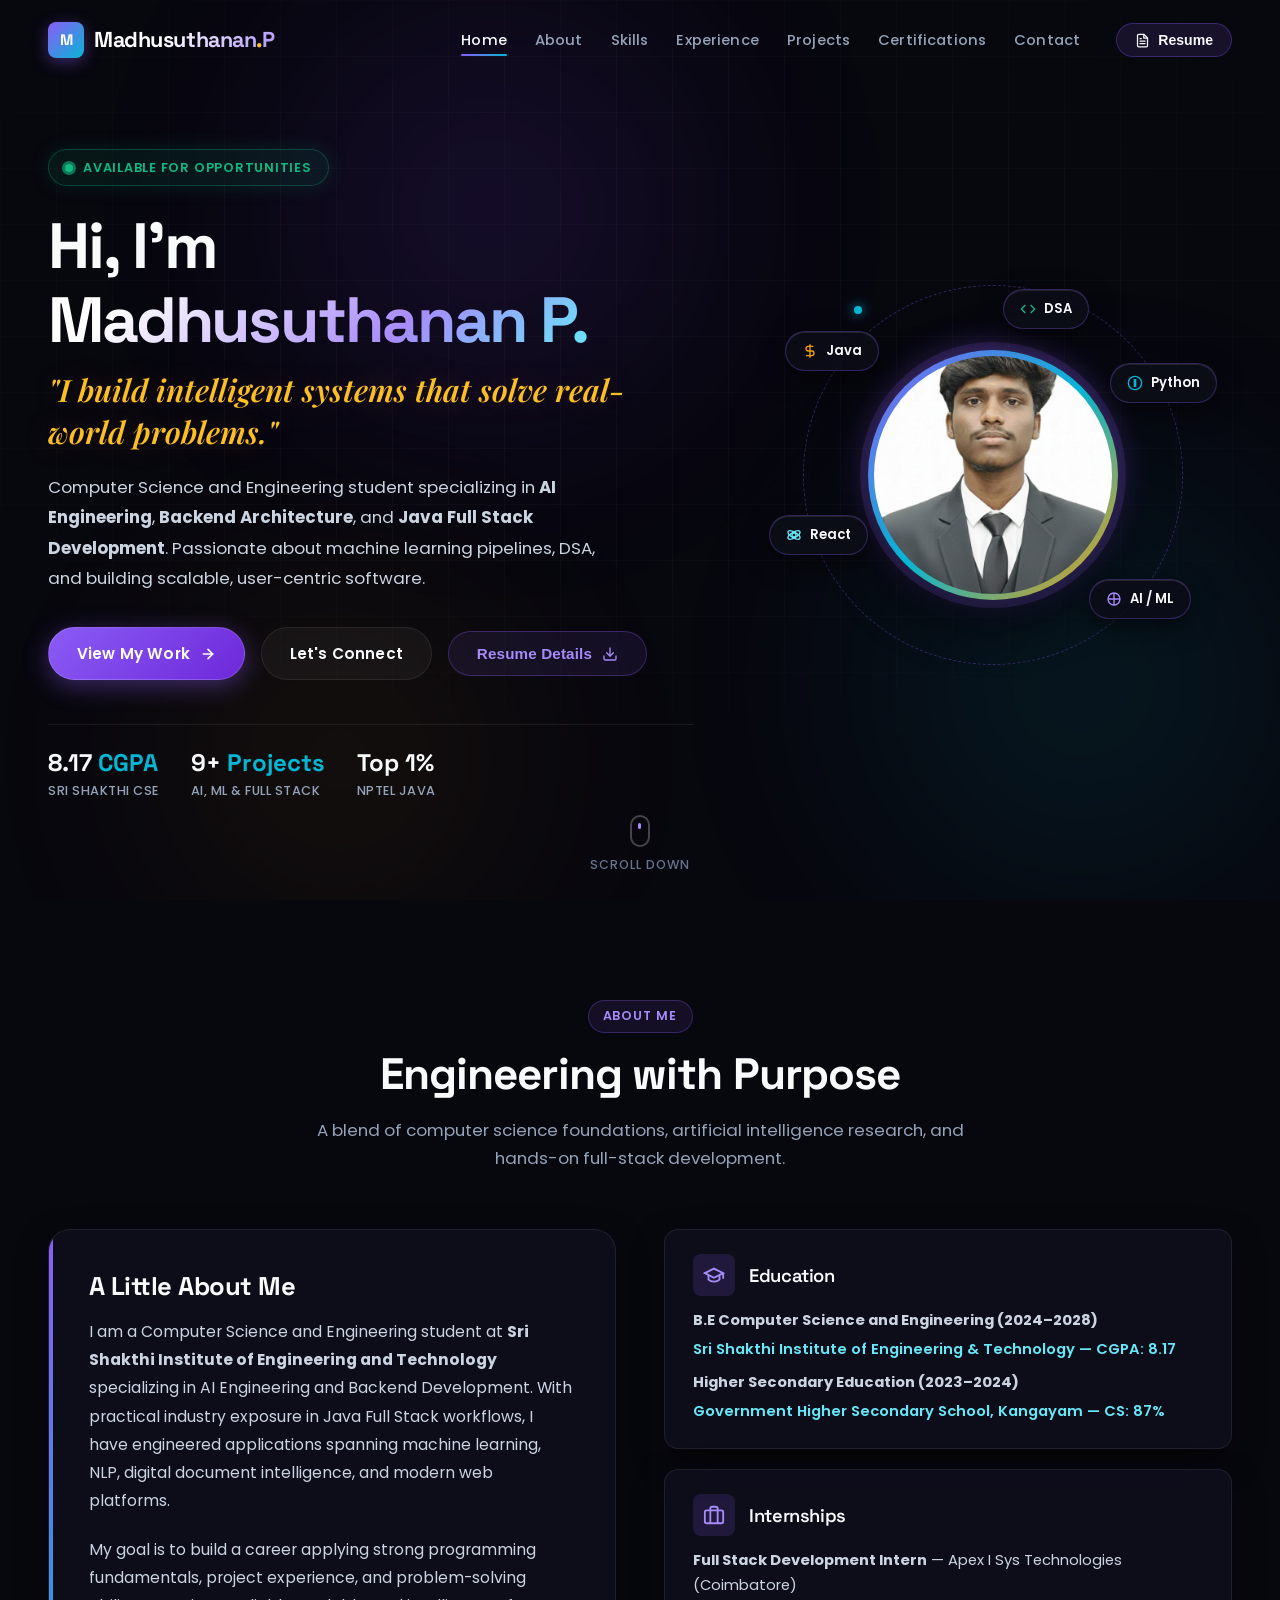
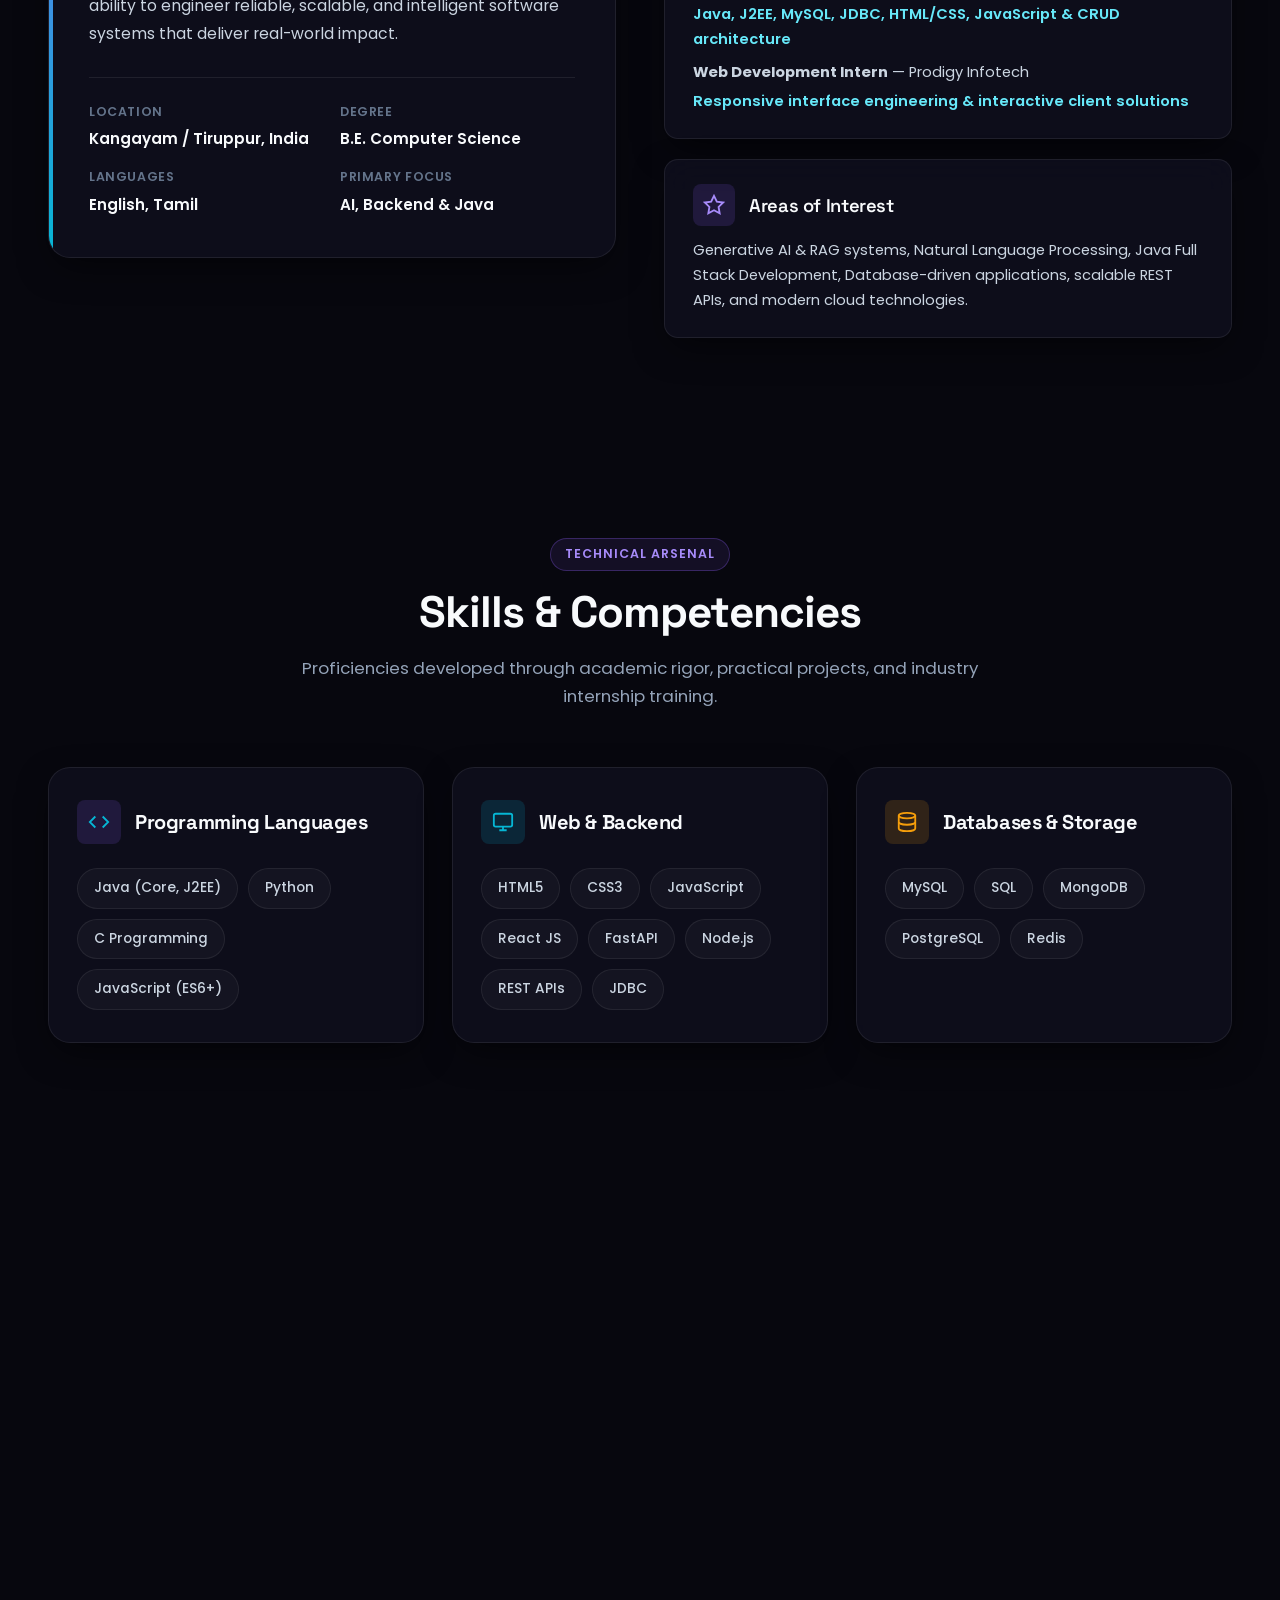
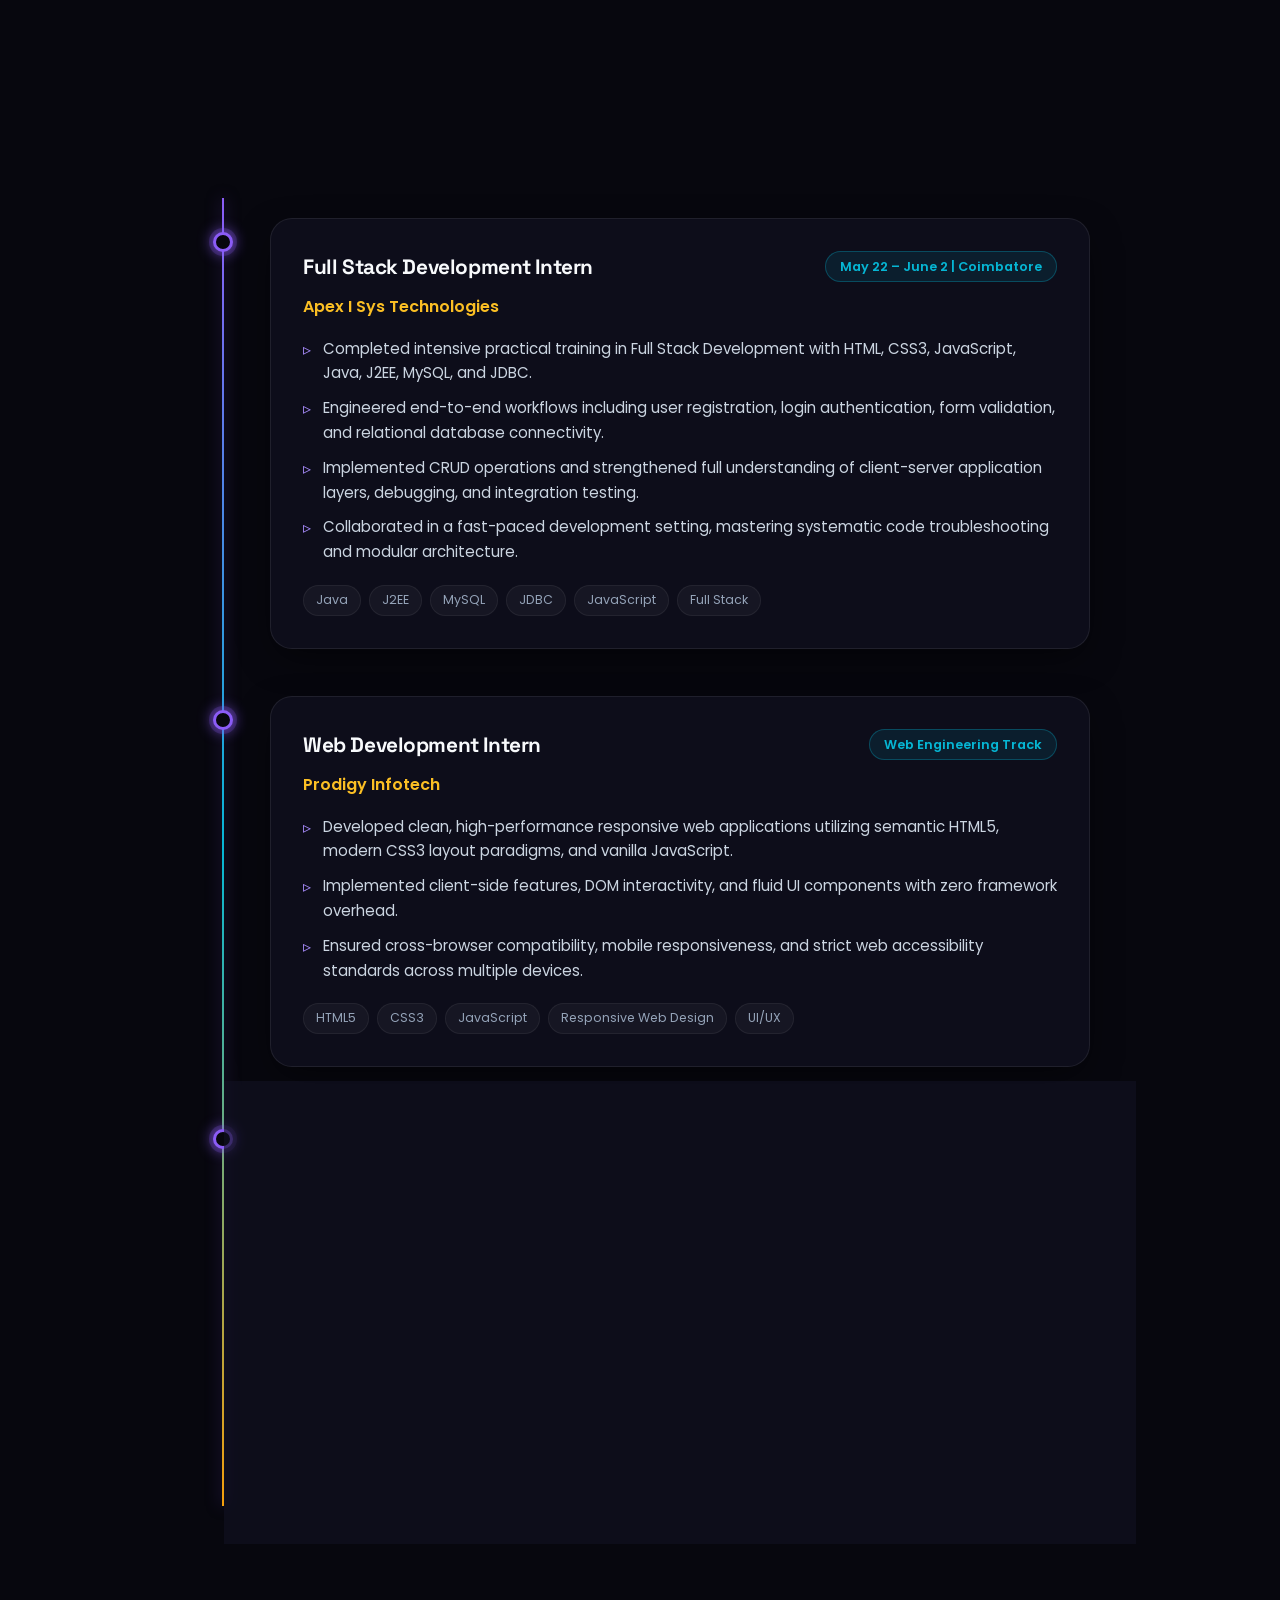
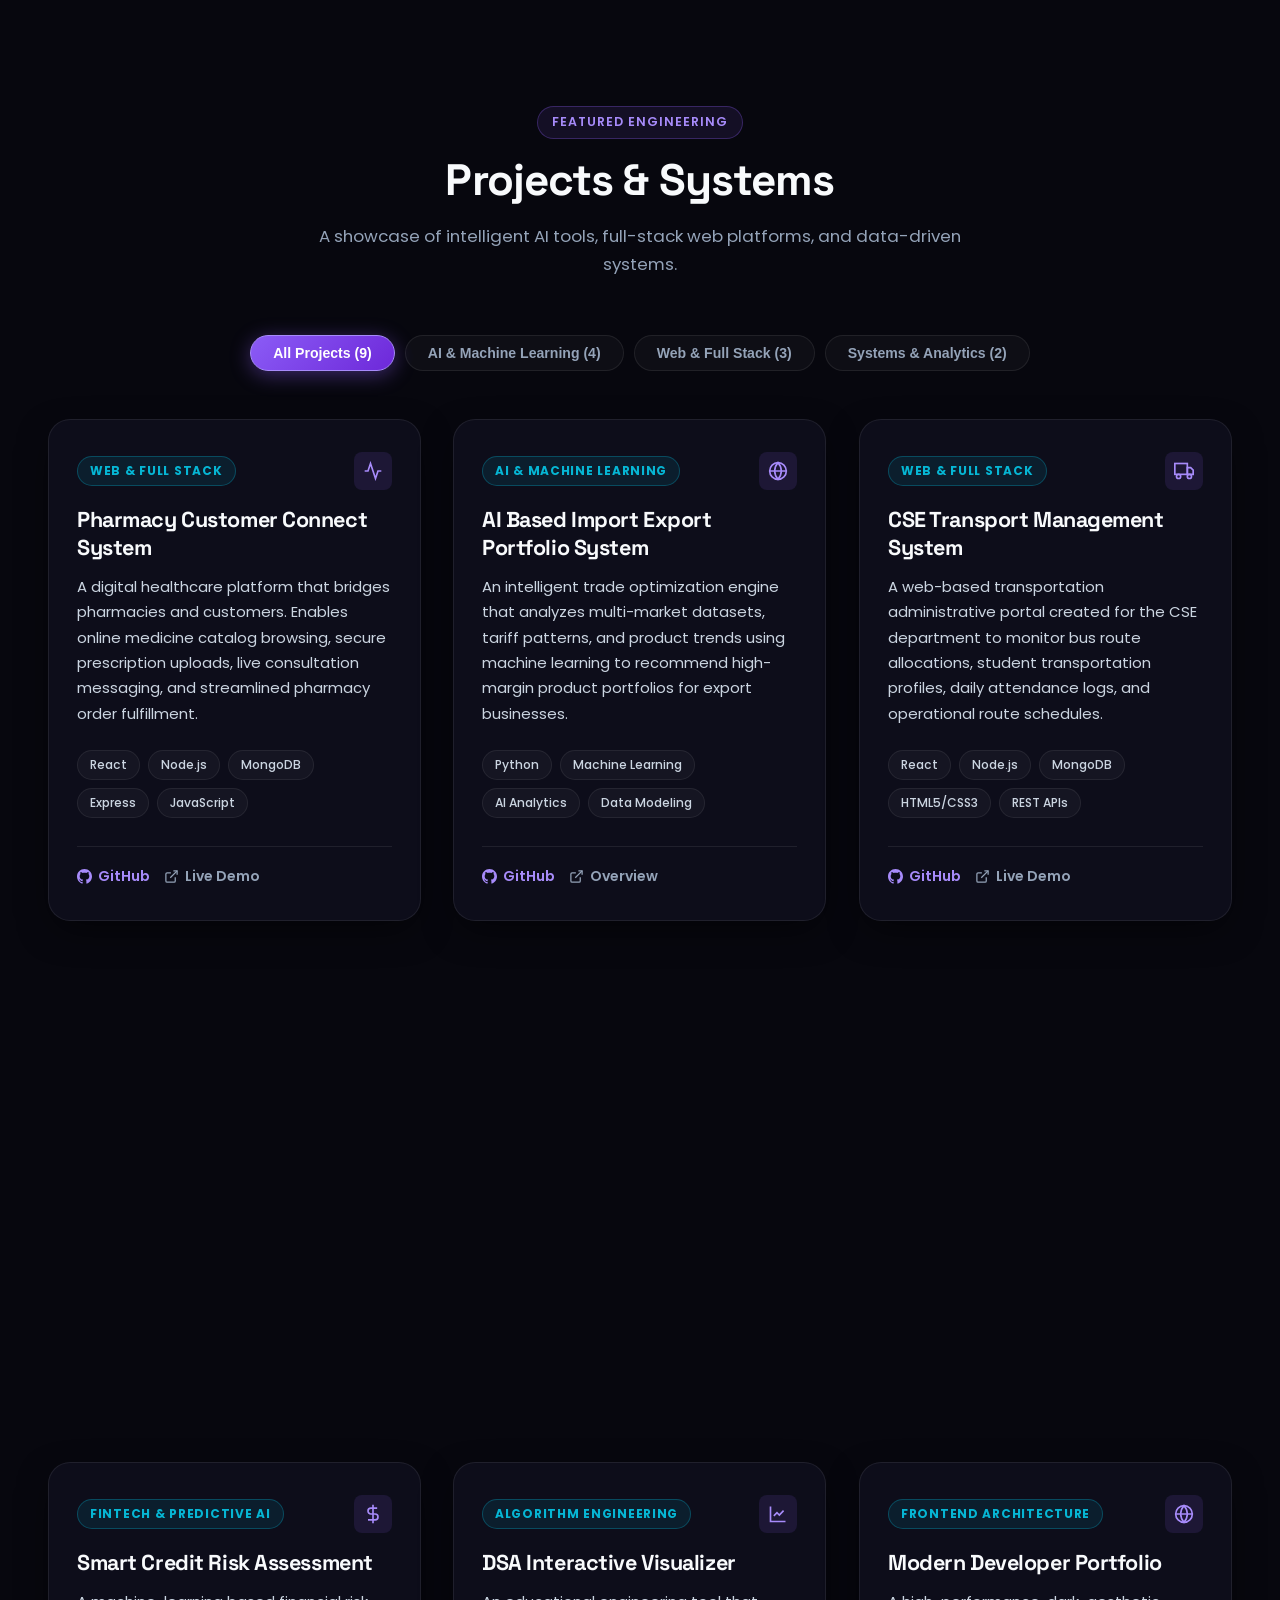
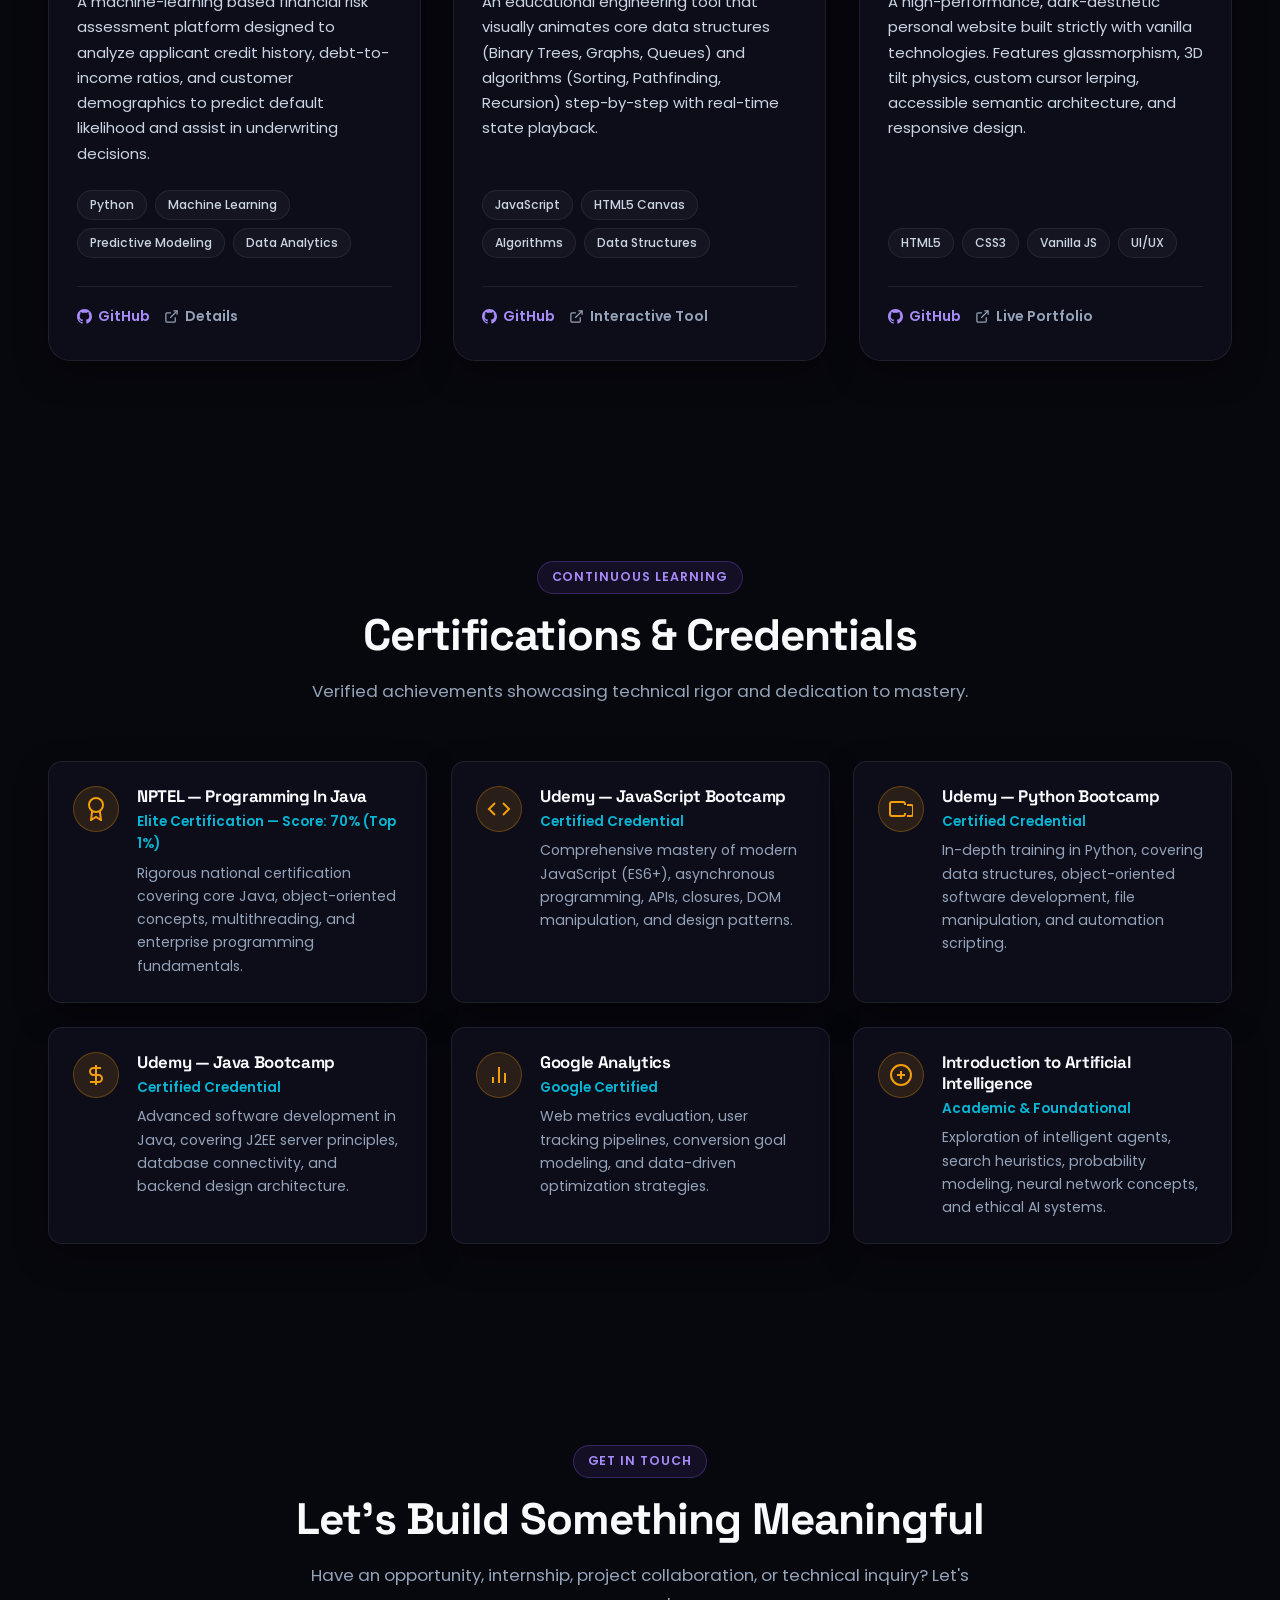
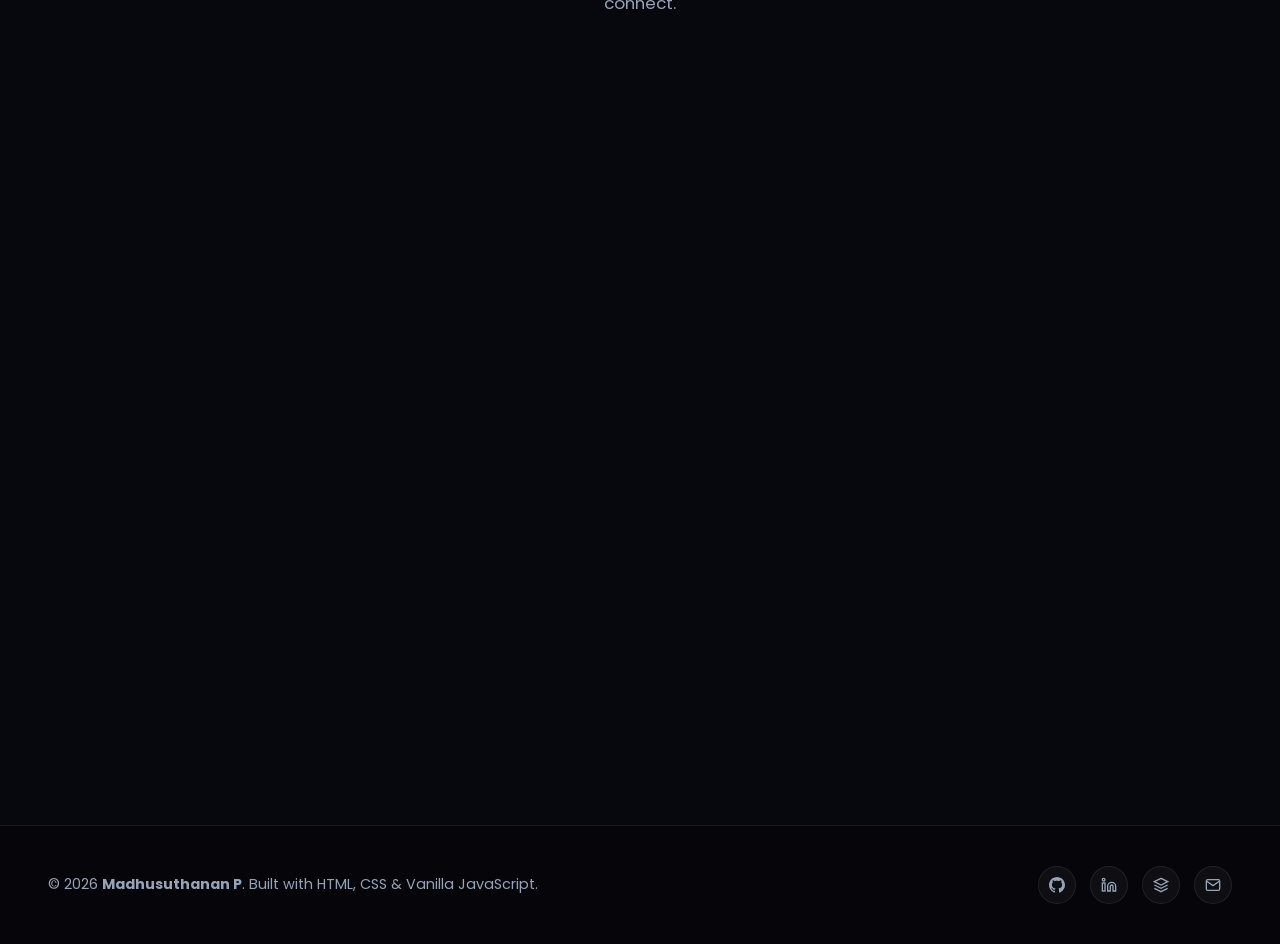
==== PRODIGY_WD_04-main/index.html @ 1e3bc316 "portfolio" ====
<!DOCTYPE html>
<html lang="en">
<head>
    <meta charset="UTF-8">
    <meta name="viewport" content="width=device-width, initial-scale=1.0">
    <meta name="description" content="Madhusuthanan P - Computer Science Engineering Student, AI Engineer & Java Full Stack Developer. Explore projects, skills, certifications, and experience.">
    <meta name="keywords" content="Madhusuthanan P, AI Engineer, Backend Developer, Java Full Stack, Web Developer, Portfolio, Machine Learning, Sri Shakthi Institute">
    <meta name="author" content="Madhusuthanan P">
    <meta name="theme-color" content="#07070e">

    <!-- Open Graph Meta Tags -->
    <meta property="og:title" content="Madhusuthanan P | AI Engineer & Java Developer">
    <meta property="og:description" content="Portfolio of Madhusuthanan P - Computer Science Engineering Student specializing in AI Engineering, Backend Development & Java Full Stack.">
    <meta property="og:type" content="website">
    <meta property="og:image" content="assests/madhu .jpeg">

    <title>Madhusuthanan P | AI Engineer & Java Full Stack Developer</title>

    <!-- Google Fonts -->
    <link rel="preconnect" href="https://fonts.googleapis.com">
    <link rel="preconnect" href="https://fonts.gstatic.com" crossorigin>
    <link href="https://fonts.googleapis.com/css2?family=Playfair+Display:ital,wght@0,600;0,700;1,600&family=Poppins:wght@300;400;500;600;700&family=Space+Grotesk:wght@400;500;600;700&display=swap" rel="stylesheet">

    <!-- Core Stylesheet -->
    <link rel="stylesheet" href="style.css">
</head>
<body>
    <!-- Skip to main content for accessibility -->
    <a href="#main-content" class="skip-link">Skip to main content</a>

    <!-- Custom Cursor (Desktop Only) -->
    <div class="cursor-dot" id="cursor-dot" aria-hidden="true"></div>
    <div class="cursor-ring" id="cursor-ring" aria-hidden="true"></div>

    <!-- Ambient CSS Background (Zero Lag) -->
    <div class="ambient-bg" aria-hidden="true">
        <div class="bg-grid"></div>
        <div class="bg-blob blob-1"></div>
        <div class="bg-blob blob-2"></div>
        <div class="bg-blob blob-3"></div>
    </div>

    <!-- Sticky Glass Navigation -->
    <header class="site-header" id="site-header">
        <div class="container">
            <nav class="main-nav" aria-label="Main Navigation">
                <a href="#home" class="logo" aria-label="Madhusuthanan P Home">
                    <span class="logo-symbol">M</span>
                    <span class="logo-text">Madhusuthanan<span class="logo-accent">.</span>P</span>
                </a>

                <!-- Mobile Hamburger Toggle -->
                <button class="nav-toggle" id="nav-toggle" aria-label="Toggle navigation menu" aria-expanded="false" aria-controls="nav-menu">
                    <span class="hamburger-line"></span>
                    <span class="hamburger-line"></span>
                    <span class="hamburger-line"></span>
                </button>

                <!-- Navigation Menu -->
                <div class="nav-menu" id="nav-menu">
                    <ul class="nav-list">
                        <li><a href="#home" class="nav-link active">Home</a></li>
                        <li><a href="#about" class="nav-link">About</a></li>
                        <li><a href="#skills" class="nav-link">Skills</a></li>
                        <li><a href="#experience" class="nav-link">Experience</a></li>
                        <li><a href="#projects" class="nav-link">Projects</a></li>
                        <li><a href="#certifications" class="nav-link">Certifications</a></li>
                        <li><a href="#contact" class="nav-link">Contact</a></li>
                    </ul>

                    <div class="nav-actions">
                        <button class="nav-resume-btn" id="nav-resume-btn" aria-label="View Resume Modal">
                            <svg width="15" height="15" viewBox="0 0 24 24" fill="none" stroke="currentColor" stroke-width="2" stroke-linecap="round" stroke-linejoin="round"><path d="M14 2H6a2 2 0 0 0-2 2v16a2 2 0 0 0 2 2h12a2 2 0 0 0 2-2V8z"></path><polyline points="14 2 14 8 20 8"></polyline><line x1="16" y1="13" x2="8" y2="13"></line><line x1="16" y1="17" x2="8" y2="17"></line><polyline points="10 9 9 9 8 9"></polyline></svg>
                            Resume
                        </button>
                    </div>
                </div>
            </nav>
        </div>
    </header>

    <!-- Main Content -->
    <main id="main-content">
        <!-- Hero Section -->
        <section id="home" class="hero-section" aria-labelledby="hero-title">
            <div class="container">
                <div class="hero-grid">
                    <!-- Left: Personal Introduction & Actions -->
                    <div class="hero-left reveal-init">
                        <div class="hero-badge">
                            <span class="status-dot"></span>
                            AVAILABLE FOR OPPORTUNITIES
                        </div>

                        <h1 id="hero-title" class="hero-title">
                            Hi, I'm <span class="gradient-text">Madhusuthanan P.</span>
                        </h1>

                        <p class="hero-highlight">
                            "I build intelligent systems that solve real-world problems."
                        </p>

                        <p class="hero-description">
                            Computer Science and Engineering student specializing in <strong>AI Engineering</strong>, <strong>Backend Architecture</strong>, and <strong>Java Full Stack Development</strong>. Passionate about machine learning pipelines, DSA, and building scalable, user-centric software.
                        </p>

                        <div class="hero-actions">
                            <a href="#projects" class="btn btn-primary">
                                <span>View My Work</span>
                                <svg width="16" height="16" viewBox="0 0 24 24" fill="none" stroke="currentColor" stroke-width="2.5" stroke-linecap="round" stroke-linejoin="round"><line x1="5" y1="12" x2="19" y2="12"></line><polyline points="12 5 19 12 12 19"></polyline></svg>
                            </a>
                            <a href="#contact" class="btn btn-secondary">
                                <span>Let's Connect</span>
                            </a>
                            <button class="btn btn-glass" id="hero-resume-btn">
                                <span>Resume Details</span>
                                <svg width="16" height="16" viewBox="0 0 24 24" fill="none" stroke="currentColor" stroke-width="2" stroke-linecap="round" stroke-linejoin="round"><path d="M21 15v4a2 2 0 0 1-2 2H5a2 2 0 0 1-2-2v-4"></path><polyline points="7 10 12 15 17 10"></polyline><line x1="12" y1="15" x2="12" y2="3"></line></svg>
                            </button>
                        </div>

                        <div class="hero-metrics">
                            <div class="metric-item">
                                <span class="metric-value">8.17 <span>CGPA</span></span>
                                <span class="metric-label">Sri Shakthi CSE</span>
                            </div>
                            <div class="metric-item">
                                <span class="metric-value">9+ <span>Projects</span></span>
                                <span class="metric-label">AI, ML & Full Stack</span>
                            </div>
                            <div class="metric-item">
                                <span class="metric-value">Top 1%</span>
                                <span class="metric-label">NPTEL Java</span>
                            </div>
                        </div>
                    </div>

                    <!-- Right: Profile Visual, Orbit & Floating Badges -->
                    <div class="hero-right reveal-init delay-2">
                        <div class="avatar-wrapper">
                            <div class="orbit-ring" aria-hidden="true"></div>

                            <div class="avatar-frame">
                                <img src="assests/madhu .jpeg" alt="Madhusuthanan P - Profile Portrait" class="avatar-img">
                            </div>

                            <!-- Floating Tech Badges -->
                            <div class="tech-badge badge-java" title="Java Development">
                                <svg viewBox="0 0 24 24" fill="none" stroke="#f59e0b" stroke-width="2"><path d="M12 2v20M17 5H9.5a3.5 3.5 0 0 0 0 7h5a3.5 3.5 0 0 1 0 7H6"></path></svg>
                                <span>Java</span>
                            </div>

                            <div class="tech-badge badge-python" title="Python & AI">
                                <svg viewBox="0 0 24 24" fill="none" stroke="#06b6d4" stroke-width="2"><path d="M12 2C6.48 2 2 6.48 2 12s4.48 10 10 10 10-4.48 10-10S17.52 2 12 2zm1 15h-2v-6h2v6zm0-8h-2V7h2v2z"></path></svg>
                                <span>Python</span>
                            </div>

                            <div class="tech-badge badge-react" title="React Frontend">
                                <svg viewBox="0 0 24 24" fill="none" stroke="#67e8f9" stroke-width="2"><circle cx="12" cy="12" r="3"></circle><ellipse cx="12" cy="12" rx="10" ry="4" transform="rotate(30 12 12)"></ellipse><ellipse cx="12" cy="12" rx="10" ry="4" transform="rotate(-30 12 12)"></ellipse></svg>
                                <span>React</span>
                            </div>

                            <div class="tech-badge badge-ai" title="Machine Learning & NLP">
                                <svg viewBox="0 0 24 24" fill="none" stroke="#a78bfa" stroke-width="2"><circle cx="12" cy="12" r="9"></circle><path d="M12 3v18M3 12h18"></path></svg>
                                <span>AI / ML</span>
                            </div>

                            <div class="tech-badge badge-dsa" title="Data Structures & Algorithms">
                                <svg viewBox="0 0 24 24" fill="none" stroke="#10b981" stroke-width="2"><polyline points="16 18 22 12 16 6"></polyline><polyline points="8 6 2 12 8 18"></polyline></svg>
                                <span>DSA</span>
                            </div>
                        </div>
                    </div>
                </div>

                <!-- Scroll Down Indicator -->
                <a href="#about" class="hero-scroll" aria-label="Scroll to About Section">
                    <div class="mouse-icon">
                        <div class="mouse-wheel"></div>
                    </div>
                    <span>Scroll Down</span>
                </a>
            </div>
        </section>

        <!-- About Section -->
        <section id="about" class="about-section" aria-labelledby="about-title">
            <div class="container">
                <div class="section-head reveal-init">
                    <span class="section-tag">About Me</span>
                    <h2 id="about-title" class="section-title">Engineering with Purpose</h2>
                    <p class="section-subtitle">A blend of computer science foundations, artificial intelligence research, and hands-on full-stack development.</p>
                </div>

                <div class="about-grid">
                    <!-- Left: Narrative Column -->
                    <div class="about-narrative reveal-init">
                        <h3>A Little About Me</h3>
                        <p>
                            I am a Computer Science and Engineering student at <strong>Sri Shakthi Institute of Engineering and Technology</strong> specializing in AI Engineering and Backend Development. With practical industry exposure in Java Full Stack workflows, I have engineered applications spanning machine learning, NLP, digital document intelligence, and modern web platforms.
                        </p>
                        <p>
                            My goal is to build a career applying strong programming fundamentals, project experience, and problem-solving ability to engineer reliable, scalable, and intelligent software systems that deliver real-world impact.
                        </p>

                        <div class="about-info-list">
                            <div class="info-item">
                                <span class="info-title">Location</span>
                                <span class="info-detail">Kangayam / Tiruppur, India</span>
                            </div>
                            <div class="info-item">
                                <span class="info-title">Degree</span>
                                <span class="info-detail">B.E. Computer Science</span>
                            </div>
                            <div class="info-item">
                                <span class="info-title">Languages</span>
                                <span class="info-detail">English, Tamil</span>
                            </div>
                            <div class="info-item">
                                <span class="info-title">Primary Focus</span>
                                <span class="info-detail">AI, Backend & Java</span>
                            </div>
                        </div>
                    </div>

                    <!-- Right: Info Cards -->
                    <div class="about-cards-col">
                        <!-- Education Card -->
                        <div class="about-card reveal-init delay-1">
                            <div class="about-card-header">
                                <div class="about-card-icon">
                                    <svg width="22" height="22" viewBox="0 0 24 24" fill="none" stroke="currentColor" stroke-width="2"><path d="M22 10v6M2 10l10-5 10 5-10 5z"></path><path d="M6 12v5c3 3 9 3 12 0v-5"></path></svg>
                                </div>
                                <h4 class="about-card-title">Education</h4>
                            </div>
                            <div class="about-card-body">
                                <strong>B.E Computer Science and Engineering (2024–2028)</strong>
                                <span class="about-card-meta">Sri Shakthi Institute of Engineering & Technology — CGPA: 8.17</span>
                                <div style="margin-top: 8px;">
                                    <strong>Higher Secondary Education (2023–2024)</strong>
                                    <span class="about-card-meta">Government Higher Secondary School, Kangayam — CS: 87%</span>
                                </div>
                            </div>
                        </div>

                        <!-- Industry Experience Card -->
                        <div class="about-card reveal-init delay-2">
                            <div class="about-card-header">
                                <div class="about-card-icon">
                                    <svg width="22" height="22" viewBox="0 0 24 24" fill="none" stroke="currentColor" stroke-width="2"><rect x="2" y="7" width="20" height="14" rx="2" ry="2"></rect><path d="M16 21V5a2 2 0 0 0-2-2h-4a2 2 0 0 0-2 2v16"></path></svg>
                                </div>
                                <h4 class="about-card-title">Internships</h4>
                            </div>
                            <div class="about-card-body">
                                <strong>Full Stack Development Intern</strong> — Apex I Sys Technologies (Coimbatore)
                                <span class="about-card-meta">Java, J2EE, MySQL, JDBC, HTML/CSS, JavaScript & CRUD architecture</span>
                                <div style="margin-top: 8px;">
                                    <strong>Web Development Intern</strong> — Prodigy Infotech
                                    <span class="about-card-meta">Responsive interface engineering & interactive client solutions</span>
                                </div>
                            </div>
                        </div>

                        <!-- Areas of Interest Card -->
                        <div class="about-card reveal-init delay-3">
                            <div class="about-card-header">
                                <div class="about-card-icon">
                                    <svg width="22" height="22" viewBox="0 0 24 24" fill="none" stroke="currentColor" stroke-width="2"><polygon points="12 2 15.09 8.26 22 9.27 17 14.14 18.18 21.02 12 17.77 5.82 21.02 7 14.14 2 9.27 8.91 8.26 12 2"></polygon></svg>
                                </div>
                                <h4 class="about-card-title">Areas of Interest</h4>
                            </div>
                            <div class="about-card-body">
                                Generative AI & RAG systems, Natural Language Processing, Java Full Stack Development, Database-driven applications, scalable REST APIs, and modern cloud technologies.
                            </div>
                        </div>
                    </div>
                </div>
            </div>
        </section>

        <!-- Skills Section -->
        <section id="skills" class="skills-section" aria-labelledby="skills-title">
            <div class="container">
                <div class="section-head reveal-init">
                    <span class="section-tag">Technical Arsenal</span>
                    <h2 id="skills-title" class="section-title">Skills & Competencies</h2>
                    <p class="section-subtitle">Proficiencies developed through academic rigor, practical projects, and industry internship training.</p>
                </div>

                <div class="skills-grid">
                    <!-- Programming Languages -->
                    <div class="skill-category-card reveal-init delay-1">
                        <div class="skill-card-head">
                            <div class="skill-head-icon">
                                <svg width="22" height="22" viewBox="0 0 24 24" fill="none" stroke="currentColor" stroke-width="2"><polyline points="16 18 22 12 16 6"></polyline><polyline points="8 6 2 12 8 18"></polyline></svg>
                            </div>
                            <h3>Programming Languages</h3>
                        </div>
                        <div class="skill-items-wrap">
                            <span class="skill-chip">Java (Core, J2EE)</span>
                            <span class="skill-chip">Python</span>
                            <span class="skill-chip">C Programming</span>
                            <span class="skill-chip">JavaScript (ES6+)</span>
                        </div>
                    </div>

                    <!-- Web & Backend Engineering -->
                    <div class="skill-category-card reveal-init delay-2">
                        <div class="skill-card-head">
                            <div class="skill-head-icon">
                                <svg width="22" height="22" viewBox="0 0 24 24" fill="none" stroke="currentColor" stroke-width="2"><rect x="2" y="3" width="20" height="14" rx="2" ry="2"></rect><line x1="8" y1="21" x2="16" y2="21"></line><line x1="12" y1="17" x2="12" y2="21"></line></svg>
                            </div>
                            <h3>Web & Backend</h3>
                        </div>
                        <div class="skill-items-wrap">
                            <span class="skill-chip">HTML5</span>
                            <span class="skill-chip">CSS3</span>
                            <span class="skill-chip">JavaScript</span>
                            <span class="skill-chip">React JS</span>
                            <span class="skill-chip">FastAPI</span>
                            <span class="skill-chip">Node.js</span>
                            <span class="skill-chip">REST APIs</span>
                            <span class="skill-chip">JDBC</span>
                        </div>
                    </div>

                    <!-- Databases & Cache -->
                    <div class="skill-category-card reveal-init delay-3">
                        <div class="skill-card-head">
                            <div class="skill-head-icon">
                                <svg width="22" height="22" viewBox="0 0 24 24" fill="none" stroke="currentColor" stroke-width="2"><ellipse cx="12" cy="5" rx="9" ry="3"></ellipse><path d="M21 12c0 1.66-4 3-9 3s-9-1.34-9-3"></path><path d="M3 5v14c0 1.66 4 3 9 3s9-1.34 9-3V5"></path></svg>
                            </div>
                            <h3>Databases & Storage</h3>
                        </div>
                        <div class="skill-items-wrap">
                            <span class="skill-chip">MySQL</span>
                            <span class="skill-chip">SQL</span>
                            <span class="skill-chip">MongoDB</span>
                            <span class="skill-chip">PostgreSQL</span>
                            <span class="skill-chip">Redis</span>
                        </div>
                    </div>

                    <!-- AI, Machine Learning & Data -->
                    <div class="skill-category-card reveal-init delay-1">
                        <div class="skill-card-head">
                            <div class="skill-head-icon">
                                <svg width="22" height="22" viewBox="0 0 24 24" fill="none" stroke="currentColor" stroke-width="2"><circle cx="12" cy="12" r="10"></circle><path d="M12 2a14.5 14.5 0 0 0 0 20 14.5 14.5 0 0 0 0-20"></path><path d="M2 12h20"></path></svg>
                            </div>
                            <h3>AI & Data Science</h3>
                        </div>
                        <div class="skill-items-wrap">
                            <span class="skill-chip">Machine Learning</span>
                            <span class="skill-chip">NLP</span>
                            <span class="skill-chip">RAG Pipelines</span>
                            <span class="skill-chip">Time-Series Analysis</span>
                            <span class="skill-chip">OCR Intelligence</span>
                            <span class="skill-chip">Data Analysis</span>
                        </div>
                    </div>

                    <!-- Computer Science Fundamentals -->
                    <div class="skill-category-card reveal-init delay-2">
                        <div class="skill-card-head">
                            <div class="skill-head-icon">
                                <svg width="22" height="22" viewBox="0 0 24 24" fill="none" stroke="currentColor" stroke-width="2"><path d="M4 19.5A2.5 2.5 0 0 1 6.5 17H20"></path><path d="M6.5 2H20v20H6.5A2.5 2.5 0 0 1 4 19.5v-15A2.5 2.5 0 0 1 6.5 2z"></path></svg>
                            </div>
                            <h3>Coursework & Concepts</h3>
                        </div>
                        <div class="skill-items-wrap">
                            <span class="skill-chip">Data Structures & Algorithms</span>
                            <span class="skill-chip">DBMS</span>
                            <span class="skill-chip">Operating Systems</span>
                            <span class="skill-chip">Object-Oriented Programming (OOP)</span>
                            <span class="skill-chip">Software Engineering</span>
                        </div>
                    </div>

                    <!-- Tools & Developer Workflow -->
                    <div class="skill-category-card reveal-init delay-3">
                        <div class="skill-card-head">
                            <div class="skill-head-icon">
                                <svg width="22" height="22" viewBox="0 0 24 24" fill="none" stroke="currentColor" stroke-width="2"><circle cx="12" cy="12" r="3"></circle><path d="M19.4 15a1.65 1.65 0 0 0 .33 1.82l.06.06a2 2 0 0 1 0 2.83 2 2 0 0 1-2.83 0l-.06-.06a1.65 1.65 0 0 0-1.82-.33 1.65 1.65 0 0 0-1 1.51V21a2 2 0 0 1-2 2 2 2 0 0 1-2-2v-.09A1.65 1.65 0 0 0 9 19.4a1.65 1.65 0 0 0-1.82.33l-.06.06a2 2 0 0 1-2.83 0 2 2 0 0 1 0-2.83l.06-.06a1.65 1.65 0 0 0 .33-1.82 1.65 1.65 0 0 0-1.51-1H3a2 2 0 0 1-2-2 2 2 0 0 1 2-2h.09A1.65 1.65 0 0 0 4.6 9a1.65 1.65 0 0 0-.33-1.82l-.06-.06a2 2 0 0 1 0-2.83 2 2 0 0 1 2.83 0l.06.06a1.65 1.65 0 0 0 1.82.33H9a1.65 1.65 0 0 0 1-1.51V3a2 2 0 0 1 2-2 2 2 0 0 1 2 2v.09a1.65 1.65 0 0 0 1 1.51 1.65 1.65 0 0 0 1.82-.33l.06-.06a2 2 0 0 1 2.83 0 2 2 0 0 1 0 2.83l-.06.06a1.65 1.65 0 0 0-.33 1.82V9a1.65 1.65 0 0 0 1.51 1H21a2 2 0 0 1 2 2 2 2 0 0 1-2 2h-.09a1.65 1.65 0 0 0-1.51 1z"></path></svg>
                            </div>
                            <h3>Tools & Workflow</h3>
                        </div>
                        <div class="skill-items-wrap">
                            <span class="skill-chip">Git</span>
                            <span class="skill-chip">GitHub</span>
                            <span class="skill-chip">VS Code</span>
                            <span class="skill-chip">Postman</span>
                            <span class="skill-chip">Linux / CLI</span>
                            <span class="skill-chip">Testing & Debugging</span>
                        </div>
                    </div>
                </div>
            </div>
        </section>

        <!-- Experience & Timeline Section -->
        <section id="experience" class="experience-section" aria-labelledby="experience-title">
            <div class="container">
                <div class="section-head reveal-init">
                    <span class="section-tag">Career Milestones</span>
                    <h2 id="experience-title" class="section-title">Internships & Leadership</h2>
                    <p class="section-subtitle">Real-world software engineering training and collaborative academic leadership.</p>
                </div>

                <div class="timeline-wrapper">
                    <!-- Glowing vertical line -->
                    <div class="timeline-line" aria-hidden="true"></div>

                    <!-- Milestone 1: Apex I Sys Technologies -->
                    <div class="timeline-item reveal-init delay-1">
                        <div class="timeline-node" aria-hidden="true"></div>
                        <div class="timeline-card">
                            <div class="timeline-top">
                                <h3 class="timeline-role">Full Stack Development Intern</h3>
                                <span class="timeline-badge">May 22 – June 2 | Coimbatore</span>
                            </div>
                            <span class="timeline-company">Apex I Sys Technologies</span>
                            <ul class="timeline-bullets">
                                <li>Completed intensive practical training in Full Stack Development with HTML, CSS3, JavaScript, Java, J2EE, MySQL, and JDBC.</li>
                                <li>Engineered end-to-end workflows including user registration, login authentication, form validation, and relational database connectivity.</li>
                                <li>Implemented CRUD operations and strengthened full understanding of client-server application layers, debugging, and integration testing.</li>
                                <li>Collaborated in a fast-paced development setting, mastering systematic code troubleshooting and modular architecture.</li>
                            </ul>
                            <div class="timeline-tags">
                                <span class="timeline-tag">Java</span>
                                <span class="timeline-tag">J2EE</span>
                                <span class="timeline-tag">MySQL</span>
                                <span class="timeline-tag">JDBC</span>
                                <span class="timeline-tag">JavaScript</span>
                                <span class="timeline-tag">Full Stack</span>
                            </div>
                        </div>
                    </div>

                    <!-- Milestone 2: Prodigy Infotech -->
                    <div class="timeline-item reveal-init delay-2">
                        <div class="timeline-node" aria-hidden="true"></div>
                        <div class="timeline-card">
                            <div class="timeline-top">
                                <h3 class="timeline-role">Web Development Intern</h3>
                                <span class="timeline-badge">Web Engineering Track</span>
                            </div>
                            <span class="timeline-company">Prodigy Infotech</span>
                            <ul class="timeline-bullets">
                                <li>Developed clean, high-performance responsive web applications utilizing semantic HTML5, modern CSS3 layout paradigms, and vanilla JavaScript.</li>
                                <li>Implemented client-side features, DOM interactivity, and fluid UI components with zero framework overhead.</li>
                                <li>Ensured cross-browser compatibility, mobile responsiveness, and strict web accessibility standards across multiple devices.</li>
                            </ul>
                            <div class="timeline-tags">
                                <span class="timeline-tag">HTML5</span>
                                <span class="timeline-tag">CSS3</span>
                                <span class="timeline-tag">JavaScript</span>
                                <span class="timeline-tag">Responsive Web Design</span>
                                <span class="timeline-tag">UI/UX</span>
                            </div>
                        </div>
                    </div>

                    <!-- Milestone 3: Sri Shakthi Hackathon -->
                    <div class="timeline-item reveal-init delay-3">
                        <div class="timeline-node" aria-hidden="true"></div>
                        <div class="timeline-card">
                            <div class="timeline-top">
                                <h3 class="timeline-role">Hackathon Volunteer & Coordinator</h3>
                                <span class="timeline-badge">Leadership & Event Ops</span>
                            </div>
                            <span class="timeline-company">Sri Shakthi Hackathon — College Event</span>
                            <ul class="timeline-bullets">
                                <li>Supported the end-to-end organization and operational execution of the premier college hackathon.</li>
                                <li>Assisted participant teams, managed hackathon schedules, technical coordination, and worked alongside faculty organizing committees.</li>
                                <li>Demonstrated high responsibility, collaborative teamwork, clear technical communication, and real-time problem mitigation.</li>
                            </ul>
                            <div class="timeline-tags">
                                <span class="timeline-tag">Event Coordination</span>
                                <span class="timeline-tag">Team Leadership</span>
                                <span class="timeline-tag">Technical Communication</span>
                            </div>
                        </div>
                    </div>
                </div>
            </div>
        </section>

        <!-- Projects Section with 3D Tilt & Filtering -->
        <section id="projects" class="projects-section" aria-labelledby="projects-title">
            <div class="container">
                <div class="section-head reveal-init">
                    <span class="section-tag">Featured Engineering</span>
                    <h2 id="projects-title" class="section-title">Projects & Systems</h2>
                    <p class="section-subtitle">A showcase of intelligent AI tools, full-stack web platforms, and data-driven systems.</p>
                </div>

                <!-- Project Filters -->
                <div class="project-filters reveal-init" role="tablist" aria-label="Project category filters">
                    <button class="filter-btn active" data-filter="all" role="tab" aria-selected="true">All Projects (9)</button>
                    <button class="filter-btn" data-filter="ai" role="tab" aria-selected="false">AI & Machine Learning (4)</button>
                    <button class="filter-btn" data-filter="web" role="tab" aria-selected="false">Web & Full Stack (3)</button>
                    <button class="filter-btn" data-filter="systems" role="tab" aria-selected="false">Systems & Analytics (2)</button>
                </div>

                <!-- Projects Grid -->
                <div class="projects-grid" id="projects-grid">
                    <!-- Project 1: Pharmacy Customer Connect System -->
                    <article class="project-card reveal-init delay-1" data-category="web">
                        <div class="project-card-glow" aria-hidden="true"></div>
                        <div class="project-card-top">
                            <div class="project-header-row">
                                <span class="project-category-badge">Web & Full Stack</span>
                                <div class="project-icon-box">
                                    <svg width="20" height="20" viewBox="0 0 24 24" fill="none" stroke="currentColor" stroke-width="2"><path d="M22 12h-4l-3 9L9 3l-3 9H2"></path></svg>
                                </div>
                            </div>
                            <h3 class="project-title">Pharmacy Customer Connect System</h3>
                            <p class="project-desc">
                                A digital healthcare platform that bridges pharmacies and customers. Enables online medicine catalog browsing, secure prescription uploads, live consultation messaging, and streamlined pharmacy order fulfillment.
                            </p>
                        </div>
                        <div>
                            <div class="project-tech-tags">
                                <span class="tech-tag">React</span>
                                <span class="tech-tag">Node.js</span>
                                <span class="tech-tag">MongoDB</span>
                                <span class="tech-tag">Express</span>
                                <span class="tech-tag">JavaScript</span>
                            </div>
                            <div class="project-actions">
                                <a href="https://github.com/madhusuthanan24" target="_blank" rel="noopener noreferrer" class="project-link-btn primary" aria-label="Source code on GitHub">
                                    <svg width="15" height="15" viewBox="0 0 24 24" fill="currentColor"><path d="M12 0c-6.626 0-12 5.373-12 12 0 5.302 3.438 9.8 8.207 11.387.599.111.793-.261.793-.577v-2.234c-3.338.726-4.033-1.416-4.033-1.416-.546-1.387-1.333-1.756-1.333-1.756-1.089-.745.083-.729.083-.729 1.205.084 1.839 1.237 1.839 1.237 1.07 1.834 2.807 1.304 3.492.997.107-.775.418-1.305.762-1.604-2.665-.305-5.467-1.334-5.467-5.931 0-1.311.469-2.381 1.236-3.221-.124-.303-.535-1.524.117-3.176 0 0 1.008-.322 3.301 1.23.957-.266 1.983-.399 3.003-.404 1.02.005 2.047.138 3.006.404 2.291-1.552 3.297-1.23 3.297-1.23.653 1.653.242 2.874.118 3.176.77.84 1.235 1.911 1.235 3.221 0 4.609-2.807 5.624-5.479 5.921.43.372.823 1.102.823 2.222v3.293c0 .319.192.694.801.576 4.765-1.589 8.199-6.086 8.199-11.386 0-6.627-5.373-12-12-12z"/></svg>
                                    GitHub
                                </a>
                                <a href="#contact" class="project-link-btn" aria-label="Request demo details">
                                    <svg width="15" height="15" viewBox="0 0 24 24" fill="none" stroke="currentColor" stroke-width="2"><path d="M18 13v6a2 2 0 0 1-2 2H5a2 2 0 0 1-2-2V8a2 2 0 0 1 2-2h6"></path><polyline points="15 3 21 3 21 9"></polyline><line x1="10" y1="14" x2="21" y2="3"></line></svg>
                                    Live Demo
                                </a>
                            </div>
                        </div>
                    </article>

                    <!-- Project 2: AI Based Import Export Portfolio System -->
                    <article class="project-card reveal-init delay-2" data-category="ai">
                        <div class="project-card-glow" aria-hidden="true"></div>
                        <div class="project-card-top">
                            <div class="project-header-row">
                                <span class="project-category-badge">AI & Machine Learning</span>
                                <div class="project-icon-box">
                                    <svg width="20" height="20" viewBox="0 0 24 24" fill="none" stroke="currentColor" stroke-width="2"><circle cx="12" cy="12" r="10"></circle><path d="M2 12h20M12 2a15.3 15.3 0 0 1 4 10 15.3 15.3 0 0 1-4 10 15.3 15.3 0 0 1-4-10 15.3 15.3 0 0 1 4-10z"></path></svg>
                                </div>
                            </div>
                            <h3 class="project-title">AI Based Import Export Portfolio System</h3>
                            <p class="project-desc">
                                An intelligent trade optimization engine that analyzes multi-market datasets, tariff patterns, and product trends using machine learning to recommend high-margin product portfolios for export businesses.
                            </p>
                        </div>
                        <div>
                            <div class="project-tech-tags">
                                <span class="tech-tag">Python</span>
                                <span class="tech-tag">Machine Learning</span>
                                <span class="tech-tag">AI Analytics</span>
                                <span class="tech-tag">Data Modeling</span>
                            </div>
                            <div class="project-actions">
                                <a href="https://github.com/madhusuthanan24" target="_blank" rel="noopener noreferrer" class="project-link-btn primary" aria-label="Source code on GitHub">
                                    <svg width="15" height="15" viewBox="0 0 24 24" fill="currentColor"><path d="M12 0c-6.626 0-12 5.373-12 12 0 5.302 3.438 9.8 8.207 11.387.599.111.793-.261.793-.577v-2.234c-3.338.726-4.033-1.416-4.033-1.416-.546-1.387-1.333-1.756-1.333-1.756-1.089-.745.083-.729.083-.729 1.205.084 1.839 1.237 1.839 1.237 1.07 1.834 2.807 1.304 3.492.997.107-.775.418-1.305.762-1.604-2.665-.305-5.467-1.334-5.467-5.931 0-1.311.469-2.381 1.236-3.221-.124-.303-.535-1.524.117-3.176 0 0 1.008-.322 3.301 1.23.957-.266 1.983-.399 3.003-.404 1.02.005 2.047.138 3.006.404 2.291-1.552 3.297-1.23 3.297-1.23.653 1.653.242 2.874.118 3.176.77.84 1.235 1.911 1.235 3.221 0 4.609-2.807 5.624-5.479 5.921.43.372.823 1.102.823 2.222v3.293c0 .319.192.694.801.576 4.765-1.589 8.199-6.086 8.199-11.386 0-6.627-5.373-12-12-12z"/></svg>
                                    GitHub
                                </a>
                                <a href="#contact" class="project-link-btn" aria-label="Request project walkthrough">
                                    <svg width="15" height="15" viewBox="0 0 24 24" fill="none" stroke="currentColor" stroke-width="2"><path d="M18 13v6a2 2 0 0 1-2 2H5a2 2 0 0 1-2-2V8a2 2 0 0 1 2-2h6"></path><polyline points="15 3 21 3 21 9"></polyline><line x1="10" y1="14" x2="21" y2="3"></line></svg>
                                    Overview
                                </a>
                            </div>
                        </div>
                    </article>

                    <!-- Project 3: CSE Department Transport Management System -->
                    <article class="project-card reveal-init delay-3" data-category="web">
                        <div class="project-card-glow" aria-hidden="true"></div>
                        <div class="project-card-top">
                            <div class="project-header-row">
                                <span class="project-category-badge">Web & Full Stack</span>
                                <div class="project-icon-box">
                                    <svg width="20" height="20" viewBox="0 0 24 24" fill="none" stroke="currentColor" stroke-width="2"><rect x="1" y="3" width="15" height="13"></rect><polygon points="16 8 20 8 23 11 23 16 16 16 16 8"></polygon><circle cx="5.5" cy="18.5" r="2.5"></circle><circle cx="18.5" cy="18.5" r="2.5"></circle></svg>
                                </div>
                            </div>
                            <h3 class="project-title">CSE Transport Management System</h3>
                            <p class="project-desc">
                                A web-based transportation administrative portal created for the CSE department to monitor bus route allocations, student transportation profiles, daily attendance logs, and operational route schedules.
                            </p>
                        </div>
                        <div>
                            <div class="project-tech-tags">
                                <span class="tech-tag">React</span>
                                <span class="tech-tag">Node.js</span>
                                <span class="tech-tag">MongoDB</span>
                                <span class="tech-tag">HTML5/CSS3</span>
                                <span class="tech-tag">REST APIs</span>
                            </div>
                            <div class="project-actions">
                                <a href="https://github.com/madhusuthanan24" target="_blank" rel="noopener noreferrer" class="project-link-btn primary" aria-label="Source code on GitHub">
                                    <svg width="15" height="15" viewBox="0 0 24 24" fill="currentColor"><path d="M12 0c-6.626 0-12 5.373-12 12 0 5.302 3.438 9.8 8.207 11.387.599.111.793-.261.793-.577v-2.234c-3.338.726-4.033-1.416-4.033-1.416-.546-1.387-1.333-1.756-1.333-1.756-1.089-.745.083-.729.083-.729 1.205.084 1.839 1.237 1.839 1.237 1.07 1.834 2.807 1.304 3.492.997.107-.775.418-1.305.762-1.604-2.665-.305-5.467-1.334-5.467-5.931 0-1.311.469-2.381 1.236-3.221-.124-.303-.535-1.524.117-3.176 0 0 1.008-.322 3.301 1.23.957-.266 1.983-.399 3.003-.404 1.02.005 2.047.138 3.006.404 2.291-1.552 3.297-1.23 3.297-1.23.653 1.653.242 2.874.118 3.176.77.84 1.235 1.911 1.235 3.221 0 4.609-2.807 5.624-5.479 5.921.43.372.823 1.102.823 2.222v3.293c0 .319.192.694.801.576 4.765-1.589 8.199-6.086 8.199-11.386 0-6.627-5.373-12-12-12z"/></svg>
                                    GitHub
                                </a>
                                <a href="#contact" class="project-link-btn" aria-label="Request demo details">
                                    <svg width="15" height="15" viewBox="0 0 24 24" fill="none" stroke="currentColor" stroke-width="2"><path d="M18 13v6a2 2 0 0 1-2 2H5a2 2 0 0 1-2-2V8a2 2 0 0 1 2-2h6"></path><polyline points="15 3 21 3 21 9"></polyline><line x1="10" y1="14" x2="21" y2="3"></line></svg>
                                    Live Demo
                                </a>
                            </div>
                        </div>
                    </article>

                    <!-- Project 4: Code Pattern Analyzer -->
                    <article class="project-card reveal-init delay-1" data-category="ai">
                        <div class="project-card-glow" aria-hidden="true"></div>
                        <div class="project-card-top">
                            <div class="project-header-row">
                                <span class="project-category-badge">AI & Code Analysis</span>
                                <div class="project-icon-box">
                                    <svg width="20" height="20" viewBox="0 0 24 24" fill="none" stroke="currentColor" stroke-width="2"><polyline points="4 17 10 11 4 5"></polyline><line x1="12" y1="19" x2="20" y2="19"></line></svg>
                                </div>
                            </div>
                            <h3 class="project-title">Code Pattern Analyzer</h3>
                            <p class="project-desc">
                                An intelligent source-code diagnostics system that scans codebases to identify syntactic patterns, compute complexity metrics, pinpoint vulnerability anti-patterns, and suggest performance optimizations.
                            </p>
                        </div>
                        <div>
                            <div class="project-tech-tags">
                                <span class="tech-tag">Python</span>
                                <span class="tech-tag">NLP</span>
                                <span class="tech-tag">Machine Learning</span>
                                <span class="tech-tag">AST Parsing</span>
                            </div>
                            <div class="project-actions">
                                <a href="https://github.com/madhusuthanan24" target="_blank" rel="noopener noreferrer" class="project-link-btn primary" aria-label="Source code on GitHub">
                                    <svg width="15" height="15" viewBox="0 0 24 24" fill="currentColor"><path d="M12 0c-6.626 0-12 5.373-12 12 0 5.302 3.438 9.8 8.207 11.387.599.111.793-.261.793-.577v-2.234c-3.338.726-4.033-1.416-4.033-1.416-.546-1.387-1.333-1.756-1.333-1.756-1.089-.745.083-.729.083-.729 1.205.084 1.839 1.237 1.839 1.237 1.07 1.834 2.807 1.304 3.492.997.107-.775.418-1.305.762-1.604-2.665-.305-5.467-1.334-5.467-5.931 0-1.311.469-2.381 1.236-3.221-.124-.303-.535-1.524.117-3.176 0 0 1.008-.322 3.301 1.23.957-.266 1.983-.399 3.003-.404 1.02.005 2.047.138 3.006.404 2.291-1.552 3.297-1.23 3.297-1.23.653 1.653.242 2.874.118 3.176.77.84 1.235 1.911 1.235 3.221 0 4.609-2.807 5.624-5.479 5.921.43.372.823 1.102.823 2.222v3.293c0 .319.192.694.801.576 4.765-1.589 8.199-6.086 8.199-11.386 0-6.627-5.373-12-12-12z"/></svg>
                                    GitHub
                                </a>
                                <a href="#contact" class="project-link-btn" aria-label="Request demo details">
                                    <svg width="15" height="15" viewBox="0 0 24 24" fill="none" stroke="currentColor" stroke-width="2"><path d="M18 13v6a2 2 0 0 1-2 2H5a2 2 0 0 1-2-2V8a2 2 0 0 1 2-2h6"></path><polyline points="15 3 21 3 21 9"></polyline><line x1="10" y1="14" x2="21" y2="3"></line></svg>
                                    Details
                                </a>
                            </div>
                        </div>
                    </article>

                    <!-- Project 5: AI-Powered Public Grievance System -->
                    <article class="project-card reveal-init delay-2" data-category="ai">
                        <div class="project-card-glow" aria-hidden="true"></div>
                        <div class="project-card-top">
                            <div class="project-header-row">
                                <span class="project-category-badge">AI & NLP Platform</span>
                                <div class="project-icon-box">
                                    <svg width="20" height="20" viewBox="0 0 24 24" fill="none" stroke="currentColor" stroke-width="2"><path d="M21 15a2 2 0 0 1-2 2H7l-4 4V5a2 2 0 0 1 2-2h14a2 2 0 0 1 2 2z"></path></svg>
                                </div>
                            </div>
                            <h3 class="project-title">AI-Powered Public Grievance System</h3>
                            <p class="project-desc">
                                Automated civic grievance platform that ingests citizen complaints, applies natural language processing to extract intent, prioritizes emergency tiers, and routes tickets to appropriate civic departments.
                            </p>
                        </div>
                        <div>
                            <div class="project-tech-tags">
                                <span class="tech-tag">Python</span>
                                <span class="tech-tag">NLP</span>
                                <span class="tech-tag">Text Classification</span>
                                <span class="tech-tag">Web Portal</span>
                            </div>
                            <div class="project-actions">
                                <a href="https://github.com/madhusuthanan24" target="_blank" rel="noopener noreferrer" class="project-link-btn primary" aria-label="Source code on GitHub">
                                    <svg width="15" height="15" viewBox="0 0 24 24" fill="currentColor"><path d="M12 0c-6.626 0-12 5.373-12 12 0 5.302 3.438 9.8 8.207 11.387.599.111.793-.261.793-.577v-2.234c-3.338.726-4.033-1.416-4.033-1.416-.546-1.387-1.333-1.756-1.333-1.756-1.089-.745.083-.729.083-.729 1.205.084 1.839 1.237 1.839 1.237 1.07 1.834 2.807 1.304 3.492.997.107-.775.418-1.305.762-1.604-2.665-.305-5.467-1.334-5.467-5.931 0-1.311.469-2.381 1.236-3.221-.124-.303-.535-1.524.117-3.176 0 0 1.008-.322 3.301 1.23.957-.266 1.983-.399 3.003-.404 1.02.005 2.047.138 3.006.404 2.291-1.552 3.297-1.23 3.297-1.23.653 1.653.242 2.874.118 3.176.77.84 1.235 1.911 1.235 3.221 0 4.609-2.807 5.624-5.479 5.921.43.372.823 1.102.823 2.222v3.293c0 .319.192.694.801.576 4.765-1.589 8.199-6.086 8.199-11.386 0-6.627-5.373-12-12-12z"/></svg>
                                    GitHub
                                </a>
                                <a href="#contact" class="project-link-btn" aria-label="Request demo details">
                                    <svg width="15" height="15" viewBox="0 0 24 24" fill="none" stroke="currentColor" stroke-width="2"><path d="M18 13v6a2 2 0 0 1-2 2H5a2 2 0 0 1-2-2V8a2 2 0 0 1 2-2h6"></path><polyline points="15 3 21 3 21 9"></polyline><line x1="10" y1="14" x2="21" y2="3"></line></svg>
                                    Live Demo
                                </a>
                            </div>
                        </div>
                    </article>

                    <!-- Project 6: Digital Document Assistant -->
                    <article class="project-card reveal-init delay-3" data-category="ai">
                        <div class="project-card-glow" aria-hidden="true"></div>
                        <div class="project-card-top">
                            <div class="project-header-row">
                                <span class="project-category-badge">AI & OCR</span>
                                <div class="project-icon-box">
                                    <svg width="20" height="20" viewBox="0 0 24 24" fill="none" stroke="currentColor" stroke-width="2"><path d="M14 2H6a2 2 0 0 0-2 2v16a2 2 0 0 0 2 2h12a2 2 0 0 0 2-2V8z"></path><polyline points="14 2 14 8 20 8"></polyline><line x1="16" y1="13" x2="8" y2="13"></line><line x1="16" y1="17" x2="8" y2="17"></line><polyline points="10 9 9 9 8 9"></polyline></svg>
                                </div>
                            </div>
                            <h3 class="project-title">Digital Document Assistant</h3>
                            <p class="project-desc">
                                AI document intelligence application combining OCR pipelines with extractive and abstractive NLP models. Automatically digests multi-format documents, generates structured executive summaries, and enables semantic search.
                            </p>
                        </div>
                        <div>
                            <div class="project-tech-tags">
                                <span class="tech-tag">Python</span>
                                <span class="tech-tag">OCR</span>
                                <span class="tech-tag">NLP</span>
                                <span class="tech-tag">Document AI</span>
                            </div>
                            <div class="project-actions">
                                <a href="https://github.com/madhusuthanan24" target="_blank" rel="noopener noreferrer" class="project-link-btn primary" aria-label="Source code on GitHub">
                                    <svg width="15" height="15" viewBox="0 0 24 24" fill="currentColor"><path d="M12 0c-6.626 0-12 5.373-12 12 0 5.302 3.438 9.8 8.207 11.387.599.111.793-.261.793-.577v-2.234c-3.338.726-4.033-1.416-4.033-1.416-.546-1.387-1.333-1.756-1.333-1.756-1.089-.745.083-.729.083-.729 1.205.084 1.839 1.237 1.839 1.237 1.07 1.834 2.807 1.304 3.492.997.107-.775.418-1.305.762-1.604-2.665-.305-5.467-1.334-5.467-5.931 0-1.311.469-2.381 1.236-3.221-.124-.303-.535-1.524.117-3.176 0 0 1.008-.322 3.301 1.23.957-.266 1.983-.399 3.003-.404 1.02.005 2.047.138 3.006.404 2.291-1.552 3.297-1.23 3.297-1.23.653 1.653.242 2.874.118 3.176.77.84 1.235 1.911 1.235 3.221 0 4.609-2.807 5.624-5.479 5.921.43.372.823 1.102.823 2.222v3.293c0 .319.192.694.801.576 4.765-1.589 8.199-6.086 8.199-11.386 0-6.627-5.373-12-12-12z"/></svg>
                                    GitHub
                                </a>
                                <a href="#contact" class="project-link-btn" aria-label="Request demo details">
                                    <svg width="15" height="15" viewBox="0 0 24 24" fill="none" stroke="currentColor" stroke-width="2"><path d="M18 13v6a2 2 0 0 1-2 2H5a2 2 0 0 1-2-2V8a2 2 0 0 1 2-2h6"></path><polyline points="15 3 21 3 21 9"></polyline><line x1="10" y1="14" x2="21" y2="3"></line></svg>
                                    Details
                                </a>
                            </div>
                        </div>
                    </article>

                    <!-- Project 7: Smart Credit Risk Assessment -->
                    <article class="project-card reveal-init delay-1" data-category="systems">
                        <div class="project-card-glow" aria-hidden="true"></div>
                        <div class="project-card-top">
                            <div class="project-header-row">
                                <span class="project-category-badge">FinTech & Predictive AI</span>
                                <div class="project-icon-box">
                                    <svg width="20" height="20" viewBox="0 0 24 24" fill="none" stroke="currentColor" stroke-width="2"><line x1="12" y1="1" x2="12" y2="23"></line><path d="M17 5H9.5a3.5 3.5 0 0 0 0 7h5a3.5 3.5 0 0 1 0 7H6"></path></svg>
                                </div>
                            </div>
                            <h3 class="project-title">Smart Credit Risk Assessment</h3>
                            <p class="project-desc">
                                A machine-learning based financial risk assessment platform designed to analyze applicant credit history, debt-to-income ratios, and customer demographics to predict default likelihood and assist in underwriting decisions.
                            </p>
                        </div>
                        <div>
                            <div class="project-tech-tags">
                                <span class="tech-tag">Python</span>
                                <span class="tech-tag">Machine Learning</span>
                                <span class="tech-tag">Predictive Modeling</span>
                                <span class="tech-tag">Data Analytics</span>
                            </div>
                            <div class="project-actions">
                                <a href="https://github.com/madhusuthanan24" target="_blank" rel="noopener noreferrer" class="project-link-btn primary" aria-label="Source code on GitHub">
                                    <svg width="15" height="15" viewBox="0 0 24 24" fill="currentColor"><path d="M12 0c-6.626 0-12 5.373-12 12 0 5.302 3.438 9.8 8.207 11.387.599.111.793-.261.793-.577v-2.234c-3.338.726-4.033-1.416-4.033-1.416-.546-1.387-1.333-1.756-1.333-1.756-1.089-.745.083-.729.083-.729 1.205.084 1.839 1.237 1.839 1.237 1.07 1.834 2.807 1.304 3.492.997.107-.775.418-1.305.762-1.604-2.665-.305-5.467-1.334-5.467-5.931 0-1.311.469-2.381 1.236-3.221-.124-.303-.535-1.524.117-3.176 0 0 1.008-.322 3.301 1.23.957-.266 1.983-.399 3.003-.404 1.02.005 2.047.138 3.006.404 2.291-1.552 3.297-1.23 3.297-1.23.653 1.653.242 2.874.118 3.176.77.84 1.235 1.911 1.235 3.221 0 4.609-2.807 5.624-5.479 5.921.43.372.823 1.102.823 2.222v3.293c0 .319.192.694.801.576 4.765-1.589 8.199-6.086 8.199-11.386 0-6.627-5.373-12-12-12z"/></svg>
                                    GitHub
                                </a>
                                <a href="#contact" class="project-link-btn" aria-label="Request demo details">
                                    <svg width="15" height="15" viewBox="0 0 24 24" fill="none" stroke="currentColor" stroke-width="2"><path d="M18 13v6a2 2 0 0 1-2 2H5a2 2 0 0 1-2-2V8a2 2 0 0 1 2-2h6"></path><polyline points="15 3 21 3 21 9"></polyline><line x1="10" y1="14" x2="21" y2="3"></line></svg>
                                    Details
                                </a>
                            </div>
                        </div>
                    </article>

                    <!-- Project 8: DSA Visualizer -->
                    <article class="project-card reveal-init delay-2" data-category="systems">
                        <div class="project-card-glow" aria-hidden="true"></div>
                        <div class="project-card-top">
                            <div class="project-header-row">
                                <span class="project-category-badge">Algorithm Engineering</span>
                                <div class="project-icon-box">
                                    <svg width="20" height="20" viewBox="0 0 24 24" fill="none" stroke="currentColor" stroke-width="2"><path d="M3 3v18h18"></path><path d="M18.7 8l-5.1 5.2-2.8-2.7L7 14.3"></path></svg>
                                </div>
                            </div>
                            <h3 class="project-title">DSA Interactive Visualizer</h3>
                            <p class="project-desc">
                                An educational engineering tool that visually animates core data structures (Binary Trees, Graphs, Queues) and algorithms (Sorting, Pathfinding, Recursion) step-by-step with real-time state playback.
                            </p>
                        </div>
                        <div>
                            <div class="project-tech-tags">
                                <span class="tech-tag">JavaScript</span>
                                <span class="tech-tag">HTML5 Canvas</span>
                                <span class="tech-tag">Algorithms</span>
                                <span class="tech-tag">Data Structures</span>
                            </div>
                            <div class="project-actions">
                                <a href="https://github.com/madhusuthanan24" target="_blank" rel="noopener noreferrer" class="project-link-btn primary" aria-label="Source code on GitHub">
                                    <svg width="15" height="15" viewBox="0 0 24 24" fill="currentColor"><path d="M12 0c-6.626 0-12 5.373-12 12 0 5.302 3.438 9.8 8.207 11.387.599.111.793-.261.793-.577v-2.234c-3.338.726-4.033-1.416-4.033-1.416-.546-1.387-1.333-1.756-1.333-1.756-1.089-.745.083-.729.083-.729 1.205.084 1.839 1.237 1.839 1.237 1.07 1.834 2.807 1.304 3.492.997.107-.775.418-1.305.762-1.604-2.665-.305-5.467-1.334-5.467-5.931 0-1.311.469-2.381 1.236-3.221-.124-.303-.535-1.524.117-3.176 0 0 1.008-.322 3.301 1.23.957-.266 1.983-.399 3.003-.404 1.02.005 2.047.138 3.006.404 2.291-1.552 3.297-1.23 3.297-1.23.653 1.653.242 2.874.118 3.176.77.84 1.235 1.911 1.235 3.221 0 4.609-2.807 5.624-5.479 5.921.43.372.823 1.102.823 2.222v3.293c0 .319.192.694.801.576 4.765-1.589 8.199-6.086 8.199-11.386 0-6.627-5.373-12-12-12z"/></svg>
                                    GitHub
                                </a>
                                <a href="#contact" class="project-link-btn" aria-label="Interactive demo">
                                    <svg width="15" height="15" viewBox="0 0 24 24" fill="none" stroke="currentColor" stroke-width="2"><path d="M18 13v6a2 2 0 0 1-2 2H5a2 2 0 0 1-2-2V8a2 2 0 0 1 2-2h6"></path><polyline points="15 3 21 3 21 9"></polyline><line x1="10" y1="14" x2="21" y2="3"></line></svg>
                                    Interactive Tool
                                </a>
                            </div>
                        </div>
                    </article>

                    <!-- Project 9: Futuristic Portfolio Website -->
                    <article class="project-card reveal-init delay-3" data-category="web">
                        <div class="project-card-glow" aria-hidden="true"></div>
                        <div class="project-card-top">
                            <div class="project-header-row">
                                <span class="project-category-badge">Frontend Architecture</span>
                                <div class="project-icon-box">
                                    <svg width="20" height="20" viewBox="0 0 24 24" fill="none" stroke="currentColor" stroke-width="2"><circle cx="12" cy="12" r="10"></circle><line x1="2" y1="12" x2="22" y2="12"></line><path d="M12 2a15.3 15.3 0 0 1 4 10 15.3 15.3 0 0 1-4 10 15.3 15.3 0 0 1-4-10 15.3 15.3 0 0 1 4-10z"></path></svg>
                                </div>
                            </div>
                            <h3 class="project-title">Modern Developer Portfolio</h3>
                            <p class="project-desc">
                                A high-performance, dark-aesthetic personal website built strictly with vanilla technologies. Features glassmorphism, 3D tilt physics, custom cursor lerping, accessible semantic architecture, and responsive design.
                            </p>
                        </div>
                        <div>
                            <div class="project-tech-tags">
                                <span class="tech-tag">HTML5</span>
                                <span class="tech-tag">CSS3</span>
                                <span class="tech-tag">Vanilla JS</span>
                                <span class="tech-tag">UI/UX</span>
                            </div>
                            <div class="project-actions">
                                <a href="https://github.com/madhusuthanan24" target="_blank" rel="noopener noreferrer" class="project-link-btn primary" aria-label="Source code on GitHub">
                                    <svg width="15" height="15" viewBox="0 0 24 24" fill="currentColor"><path d="M12 0c-6.626 0-12 5.373-12 12 0 5.302 3.438 9.8 8.207 11.387.599.111.793-.261.793-.577v-2.234c-3.338.726-4.033-1.416-4.033-1.416-.546-1.387-1.333-1.756-1.333-1.756-1.089-.745.083-.729.083-.729 1.205.084 1.839 1.237 1.839 1.237 1.07 1.834 2.807 1.304 3.492.997.107-.775.418-1.305.762-1.604-2.665-.305-5.467-1.334-5.467-5.931 0-1.311.469-2.381 1.236-3.221-.124-.303-.535-1.524.117-3.176 0 0 1.008-.322 3.301 1.23.957-.266 1.983-.399 3.003-.404 1.02.005 2.047.138 3.006.404 2.291-1.552 3.297-1.23 3.297-1.23.653 1.653.242 2.874.118 3.176.77.84 1.235 1.911 1.235 3.221 0 4.609-2.807 5.624-5.479 5.921.43.372.823 1.102.823 2.222v3.293c0 .319.192.694.801.576 4.765-1.589 8.199-6.086 8.199-11.386 0-6.627-5.373-12-12-12z"/></svg>
                                    GitHub
                                </a>
                                <a href="#home" class="project-link-btn" aria-label="Current live view">
                                    <svg width="15" height="15" viewBox="0 0 24 24" fill="none" stroke="currentColor" stroke-width="2"><path d="M18 13v6a2 2 0 0 1-2 2H5a2 2 0 0 1-2-2V8a2 2 0 0 1 2-2h6"></path><polyline points="15 3 21 3 21 9"></polyline><line x1="10" y1="14" x2="21" y2="3"></line></svg>
                                    Live Portfolio
                                </a>
                            </div>
                        </div>
                    </article>
                </div>
            </div>
        </section>

        <!-- Certifications & Credentials Section -->
        <section id="certifications" class="certifications-section" aria-labelledby="certifications-title">
            <div class="container">
                <div class="section-head reveal-init">
                    <span class="section-tag">Continuous Learning</span>
                    <h2 id="certifications-title" class="section-title">Certifications & Credentials</h2>
                    <p class="section-subtitle">Verified achievements showcasing technical rigor and dedication to mastery.</p>
                </div>

                <div class="cert-grid">
                    <!-- NPTEL Java -->
                    <div class="cert-card reveal-init delay-1">
                        <div class="cert-badge-icon">
                            <svg width="24" height="24" viewBox="0 0 24 24" fill="none" stroke="currentColor" stroke-width="2"><circle cx="12" cy="8" r="7"></circle><polyline points="8.21 13.89 7 23 12 20 17 23 15.79 13.88"></polyline></svg>
                        </div>
                        <div class="cert-info">
                            <h4>NPTEL — Programming In Java</h4>
                            <span class="cert-issuer">Elite Certification — Score: 70% (Top 1%)</span>
                            <p class="cert-desc">Rigorous national certification covering core Java, object-oriented concepts, multithreading, and enterprise programming fundamentals.</p>
                        </div>
                    </div>

                    <!-- Udemy JavaScript -->
                    <div class="cert-card reveal-init delay-2">
                        <div class="cert-badge-icon">
                            <svg width="24" height="24" viewBox="0 0 24 24" fill="none" stroke="currentColor" stroke-width="2"><polyline points="16 18 22 12 16 6"></polyline><polyline points="8 6 2 12 8 18"></polyline></svg>
                        </div>
                        <div class="cert-info">
                            <h4>Udemy — JavaScript Bootcamp</h4>
                            <span class="cert-issuer">Certified Credential</span>
                            <p class="cert-desc">Comprehensive mastery of modern JavaScript (ES6+), asynchronous programming, APIs, closures, DOM manipulation, and design patterns.</p>
                        </div>
                    </div>

                    <!-- Udemy Python -->
                    <div class="cert-card reveal-init delay-3">
                        <div class="cert-badge-icon">
                            <svg width="24" height="24" viewBox="0 0 24 24" fill="none" stroke="currentColor" stroke-width="2"><path d="M16 16v1a2 2 0 0 1-2 2H3a2 2 0 0 1-2-2V7a2 2 0 0 1 2-2h11a2 2 0 0 1 2 2v1"></path><path d="M18 8h4a2 2 0 0 1 2 2v7a2 2 0 0 1-2 2h-4"></path></svg>
                        </div>
                        <div class="cert-info">
                            <h4>Udemy — Python Bootcamp</h4>
                            <span class="cert-issuer">Certified Credential</span>
                            <p class="cert-desc">In-depth training in Python, covering data structures, object-oriented software development, file manipulation, and automation scripting.</p>
                        </div>
                    </div>

                    <!-- Udemy Java Bootcamp -->
                    <div class="cert-card reveal-init delay-1">
                        <div class="cert-badge-icon">
                            <svg width="24" height="24" viewBox="0 0 24 24" fill="none" stroke="currentColor" stroke-width="2"><path d="M12 2v20M17 5H9.5a3.5 3.5 0 0 0 0 7h5a3.5 3.5 0 0 1 0 7H6"></path></svg>
                        </div>
                        <div class="cert-info">
                            <h4>Udemy — Java Bootcamp</h4>
                            <span class="cert-issuer">Certified Credential</span>
                            <p class="cert-desc">Advanced software development in Java, covering J2EE server principles, database connectivity, and backend design architecture.</p>
                        </div>
                    </div>

                    <!-- Google Analytics -->
                    <div class="cert-card reveal-init delay-2">
                        <div class="cert-badge-icon">
                            <svg width="24" height="24" viewBox="0 0 24 24" fill="none" stroke="currentColor" stroke-width="2"><line x1="18" y1="20" x2="18" y2="10"></line><line x1="12" y1="20" x2="12" y2="4"></line><line x1="6" y1="20" x2="6" y2="14"></line></svg>
                        </div>
                        <div class="cert-info">
                            <h4>Google Analytics</h4>
                            <span class="cert-issuer">Google Certified</span>
                            <p class="cert-desc">Web metrics evaluation, user tracking pipelines, conversion goal modeling, and data-driven optimization strategies.</p>
                        </div>
                    </div>

                    <!-- Introduction to AI -->
                    <div class="cert-card reveal-init delay-3">
                        <div class="cert-badge-icon">
                            <svg width="24" height="24" viewBox="0 0 24 24" fill="none" stroke="currentColor" stroke-width="2"><circle cx="12" cy="12" r="10"></circle><path d="M12 8v8M8 12h8"></path></svg>
                        </div>
                        <div class="cert-info">
                            <h4>Introduction to Artificial Intelligence</h4>
                            <span class="cert-issuer">Academic & Foundational</span>
                            <p class="cert-desc">Exploration of intelligent agents, search heuristics, probability modeling, neural network concepts, and ethical AI systems.</p>
                        </div>
                    </div>
                </div>
            </div>
        </section>

        <!-- Contact Section -->
        <section id="contact" class="contact-section" aria-labelledby="contact-title">
            <div class="container">
                <div class="section-head reveal-init">
                    <span class="section-tag">Get In Touch</span>
                    <h2 id="contact-title" class="section-title">Let's Build Something Meaningful</h2>
                    <p class="section-subtitle">Have an opportunity, internship, project collaboration, or technical inquiry? Let's connect.</p>
                </div>

                <div class="contact-grid">
                    <!-- Direct Contact Cards -->
                    <div class="contact-cards-col reveal-init delay-1">
                        <!-- Email -->
                        <a href="mailto:pmadhusuthanan2007@gmail.com" class="contact-card-link" aria-label="Send email to pmadhusuthanan2007@gmail.com">
                            <div class="contact-icon-box">
                                <svg width="22" height="22" viewBox="0 0 24 24" fill="none" stroke="currentColor" stroke-width="2"><path d="M4 4h16c1.1 0 2 .9 2 2v12c0 1.1-.9 2-2 2H4c-1.1 0-2-.9-2-2V6c0-1.1.9-2 2-2z"></path><polyline points="22,6 12,13 2,6"></polyline></svg>
                            </div>
                            <div class="contact-detail-text">
                                <span class="contact-label">Email Me</span>
                                <span class="contact-value">pmadhusuthanan2007@gmail.com</span>
                            </div>
                        </a>

                        <!-- Phone -->
                        <a href="tel:+916383671241" class="contact-card-link" aria-label="Call +91 6383671241">
                            <div class="contact-icon-box">
                                <svg width="22" height="22" viewBox="0 0 24 24" fill="none" stroke="currentColor" stroke-width="2"><path d="M22 16.92v3a2 2 0 0 1-2.18 2 19.79 19.79 0 0 1-8.63-3.07 19.5 19.5 0 0 1-6-6 19.79 19.79 0 0 1-3.07-8.67A2 2 0 0 1 4.11 2h3a2 2 0 0 1 2 1.72 12.84 12.84 0 0 0 .7 2.81 2 2 0 0 1-.45 2.11L8.09 9.91a16 16 0 0 0 6 6l1.27-1.27a2 2 0 0 1 2.11-.45 12.84 12.84 0 0 0 2.81.7A2 2 0 0 1 22 16.92z"></path></svg>
                            </div>
                            <div class="contact-detail-text">
                                <span class="contact-label">Phone / WhatsApp</span>
                                <span class="contact-value">+91 6383671241</span>
                            </div>
                        </a>

                        <!-- LinkedIn -->
                        <a href="https://linkedin.com/in/madhusuthanan-p-4b7887342" target="_blank" rel="noopener noreferrer" class="contact-card-link" aria-label="LinkedIn profile">
                            <div class="contact-icon-box">
                                <svg width="22" height="22" viewBox="0 0 24 24" fill="none" stroke="currentColor" stroke-width="2"><path d="M16 8a6 6 0 0 1 6 6v7h-4v-7a2 2 0 0 0-2-2 2 2 0 0 0-2 2v7h-4v-7a6 6 0 0 1 6-6z"></path><rect x="2" y="9" width="4" height="12"></rect><circle cx="4" cy="4" r="2"></circle></svg>
                            </div>
                            <div class="contact-detail-text">
                                <span class="contact-label">LinkedIn Profile</span>
                                <span class="contact-value">linkedin.com/in/madhusuthanan-p</span>
                            </div>
                        </a>

                        <!-- GitHub -->
                        <a href="https://github.com/madhusuthanan24" target="_blank" rel="noopener noreferrer" class="contact-card-link" aria-label="GitHub profile">
                            <div class="contact-icon-box">
                                <svg width="22" height="22" viewBox="0 0 24 24" fill="currentColor"><path d="M12 0c-6.626 0-12 5.373-12 12 0 5.302 3.438 9.8 8.207 11.387.599.111.793-.261.793-.577v-2.234c-3.338.726-4.033-1.416-4.033-1.416-.546-1.387-1.333-1.756-1.333-1.756-1.089-.745.083-.729.083-.729 1.205.084 1.839 1.237 1.839 1.237 1.07 1.834 2.807 1.304 3.492.997.107-.775.418-1.305.762-1.604-2.665-.305-5.467-1.334-5.467-5.931 0-1.311.469-2.381 1.236-3.221-.124-.303-.535-1.524.117-3.176 0 0 1.008-.322 3.301 1.23.957-.266 1.983-.399 3.003-.404 1.02.005 2.047.138 3.006.404 2.291-1.552 3.297-1.23 3.297-1.23.653 1.653.242 2.874.118 3.176.77.84 1.235 1.911 1.235 3.221 0 4.609-2.807 5.624-5.479 5.921.43.372.823 1.102.823 2.222v3.293c0 .319.192.694.801.576 4.765-1.589 8.199-6.086 8.199-11.386 0-6.627-5.373-12-12-12z"/></svg>
                            </div>
                            <div class="contact-detail-text">
                                <span class="contact-label">GitHub Repository</span>
                                <span class="contact-value">github.com/madhusuthanan24</span>
                            </div>
                        </a>

                        <!-- LeetCode -->
                        <a href="https://leetcode.com/u/madhusuthanan24/" target="_blank" rel="noopener noreferrer" class="contact-card-link" aria-label="LeetCode profile">
                            <div class="contact-icon-box">
                                <svg width="22" height="22" viewBox="0 0 24 24" fill="none" stroke="currentColor" stroke-width="2"><polygon points="12 2 2 7 12 12 22 7 12 2"></polygon><polyline points="2 17 12 22 22 17"></polyline><polyline points="2 12 12 17 22 12"></polyline></svg>
                            </div>
                            <div class="contact-detail-text">
                                <span class="contact-label">LeetCode Profile</span>
                                <span class="contact-value">leetcode.com/u/madhusuthanan24</span>
                            </div>
                        </a>
                    </div>

                    <!-- Direct Interactive Message Form -->
                    <div class="contact-form-container reveal-init delay-2">
                        <form class="contact-form" id="contact-form" action="mailto:pmadhusuthanan2007@gmail.com" method="POST" enctype="text/plain">
                            <div class="form-group">
                                <label for="contact-name" class="form-label">Your Full Name</label>
                                <input type="text" id="contact-name" name="name" class="form-input" placeholder="e.g. Alex Rivera" required>
                            </div>

                            <div class="form-group">
                                <label for="contact-email" class="form-label">Your Email Address</label>
                                <input type="email" id="contact-email" name="email" class="form-input" placeholder="e.g. alex@example.com" required>
                            </div>

                            <div class="form-group">
                                <label for="contact-subject" class="form-label">Subject</label>
                                <input type="text" id="contact-subject" name="subject" class="form-input" placeholder="Project collaboration / Internship inquiry" required>
                            </div>

                            <div class="form-group">
                                <label for="contact-msg" class="form-label">Message</label>
                                <textarea id="contact-msg" name="message" class="form-textarea" placeholder="Hello Madhusuthanan, I'd like to talk about..." required></textarea>
                            </div>

                            <button type="submit" class="btn btn-primary" style="width: 100%;">
                                <span>Send Message</span>
                                <svg width="16" height="16" viewBox="0 0 24 24" fill="none" stroke="currentColor" stroke-width="2"><line x1="22" y1="2" x2="11" y2="13"></line><polygon points="22 2 15 22 11 13 2 9 22 2"></polygon></svg>
                            </button>
                        </form>
                    </div>
                </div>
            </div>
        </section>
    </main>

    <!-- Toast Feedback -->
    <div class="toast-msg" id="toast-msg" role="status" aria-live="polite">
        <svg width="20" height="20" viewBox="0 0 24 24" fill="none" stroke="#10b981" stroke-width="2.5"><polyline points="20 6 9 17 4 12"></polyline></svg>
        <span>Message sent! Thank you for reaching out.</span>
    </div>

    <!-- Interactive Resume Modal -->
    <div class="resume-modal" id="resume-modal" role="dialog" aria-modal="true" aria-labelledby="modal-resume-title">
        <div class="resume-modal-dialog">
            <div class="resume-modal-header">
                <h3 class="resume-modal-title" id="modal-resume-title">Madhusuthanan P — Resume</h3>
                <div class="resume-modal-controls">
                    <button class="btn-print" id="print-resume-btn" aria-label="Print or Save Resume as PDF">
                        <svg width="14" height="14" viewBox="0 0 24 24" fill="none" stroke="currentColor" stroke-width="2"><polyline points="6 9 6 2 18 2 18 9"></polyline><path d="M6 18H4a2 2 0 0 1-2-2v-5a2 2 0 0 1 2-2h16a2 2 0 0 1 2 2v5a2 2 0 0 1-2 2h-2"></path><rect x="6" y="14" width="12" height="8"></rect></svg>
                        Print / PDF
                    </button>
                    <button class="modal-close-btn" id="close-resume-btn" aria-label="Close Resume Modal">
                        <svg width="22" height="22" viewBox="0 0 24 24" fill="none" stroke="currentColor" stroke-width="2"><line x1="18" y1="6" x2="6" y2="18"></line><line x1="6" y1="6" x2="18" y2="18"></line></svg>
                    </button>
                </div>
            </div>

            <div class="resume-modal-body">
                <h2 class="resume-doc-title">MADHUSUTHANAN P</h2>
                <div class="resume-doc-subtitle">COMPUTER SCIENCE AND ENGINEERING — AI & BACKEND DEVELOPER</div>
                <div class="resume-contact-inline">
                    <span>📞 +91 6383671241</span>
                    <span>✉️ pmadhusuthanan2007@gmail.com</span>
                    <span>🌐 Kangayam, Tiruppur, India</span>
                    <span>🔗 linkedin.com/in/madhusuthanan-p-4b7887342</span>
                    <span>💻 github.com/madhusuthanan24</span>
                    <span>⚡ leetcode.com/u/madhusuthanan24/</span>
                </div>

                <h3 class="resume-section-heading">Career Objective</h3>
                <p>To build a career in software development, AI engineering and backend development by applying strong programming fundamentals, project experience and problem-solving ability. Seeking opportunities to work on real-world applications, learn modern technologies and contribute to reliable, scalable and intelligent software solutions.</p>

                <h3 class="resume-section-heading">Profile</h3>
                <p>Computer Science and Engineering student specializing in AI Engineering and Backend Development, with practical exposure to Java Full Stack Development and experience developing AI, machine-learning, digital-twin and web application projects. Strong interest in designing intelligent, scalable and user-focused systems.</p>

                <h3 class="resume-section-heading">Education</h3>
                <p><strong>B.E Computer Science and Engineering</strong> — Sri Shakthi Institute of Engineering and Technology (2024–2028) | CGPA: 8.17</p>
                <p><strong>Higher Secondary Education</strong> — Government Higher Secondary School, Kangayam (2023–2024) | Computer Science: 87%</p>

                <h3 class="resume-section-heading">Areas of Interest</h3>
                <p>Artificial Intelligence, Machine Learning and Generative AI • Natural Language Processing, RAG systems and intelligent applications • Java Full Stack Development, Backend Engineering and API Design • Database-driven applications and scalable software architecture • Cloud technologies and practical software engineering.</p>

                <h3 class="resume-section-heading">Technical Skills</h3>
                <p><strong>Programming:</strong> Java, C, Python, JavaScript</p>
                <p><strong>Web & Backend:</strong> HTML, CSS, JavaScript, React JS, Node.js, FastAPI, REST APIs, J2EE</p>
                <p><strong>Databases:</strong> MySQL, SQL, MongoDB, PostgreSQL, Redis, JDBC</p>
                <p><strong>AI / Data:</strong> Machine Learning, NLP, Time-Series Analysis, RAG, Data Analysis, OCR</p>
                <p><strong>Relevant Coursework:</strong> Data Structures and Algorithms, DBMS, Operating Systems, OOP, Software Engineering</p>
                <p><strong>Tools:</strong> Git, GitHub, VS Code, Postman</p>

                <h3 class="resume-section-heading">Internships</h3>
                <p><strong>Full Stack Development Intern — Apex I Sys Technologies (Coimbatore | May 22 – June 2)</strong><br>
                Completed practical training in Full Stack Development using HTML, CSS3, JavaScript, Java, J2EE, MySQL and JDBC. Worked across webpage design, responsive interface development, client-side scripting, server-side processing and relational database operations. Gained practical exposure to CRUD operations, user registration, authentication, database connectivity, and testing.</p>
                <p style="margin-top: 10px;"><strong>Web Development Intern — Prodigy Infotech</strong><br>
                Developed modern, responsive web application interfaces adhering to strict clean-code principles, modular client-side scripting, and cross-platform responsive UX.</p>

                <h3 class="resume-section-heading">Selected Projects</h3>
                <p><strong>1. Pharmacy Customer Connect System:</strong> Digital healthcare platform connecting pharmacies and customers with online medicine ordering, prescription management, customer communication, and inventory service.</p>
                <p><strong>2. AI Based Import Export Portfolio System:</strong> Intelligent analytics platform that evaluates market and global product trends using AI and machine learning to recommend optimal product portfolios.</p>
                <p><strong>3. CSE Department Transport Management System:</strong> Smart web-based transportation management system for the CSE department to manage student transit, bus routes, and schedules.</p>
                <p><strong>4. Code Pattern Analyzer:</strong> Intelligent source-code analysis tool identifying syntax patterns, security anti-patterns, and actionable quality insights.</p>
                <p><strong>5. AI-Powered Public Grievance System:</strong> Grievance engine automating complaint intake, NLP classification, priority tagging, and administrative routing.</p>
                <p><strong>6. Digital Document Assistant:</strong> AI document assistant utilizing OCR and NLP to extract, analyze, and summarize unstructured multi-format documents.</p>
                <p><strong>7. Smart Credit Risk Assessment:</strong> Predictive credit assessment engine evaluating financial records to predict default likelihood.</p>
                <p><strong>8. DSA Visualizer:</strong> Interactive web tool visually demonstrating data structures and algorithms step-by-step.</p>

                <h3 class="resume-section-heading">Certifications</h3>
                <p>• NPTEL — Programming In Java (Top 1% / 70% Score)</p>
                <p>• UDEMY — JavaScript BootCamp</p>
                <p>• UDEMY — Python BootCamp</p>
                <p>• UDEMY — Java BootCamp</p>
                <p>• Google Analytics Certification</p>
                <p>• Introduction to Artificial Intelligence</p>

                <h3 class="resume-section-heading">Volunteer & Leadership</h3>
                <p><strong>Sri Shakthi Hackathon — Volunteer & Coordinator:</strong> Supported event organization, participant operations, and collaborative team communication.</p>

                <h3 class="resume-section-heading">Personal Details</h3>
                <p>Date of Birth: 01.01.2007 • Hometown: Tiruppur • Nationality: Indian • Languages: English, Tamil</p>
            </div>
        </div>
    </div>

    <!-- Minimalist Futuristic Footer -->
    <footer class="site-footer">
        <div class="container">
            <div class="footer-content">
                <p class="footer-copyright">
                    &copy; 2026 <strong>Madhusuthanan P</strong>. Built with HTML, CSS & Vanilla JavaScript.
                </p>

                <div class="footer-socials">
                    <a href="https://github.com/madhusuthanan24" target="_blank" rel="noopener noreferrer" class="social-icon-btn" aria-label="GitHub">
                        <svg width="16" height="16" viewBox="0 0 24 24" fill="currentColor"><path d="M12 0c-6.626 0-12 5.373-12 12 0 5.302 3.438 9.8 8.207 11.387.599.111.793-.261.793-.577v-2.234c-3.338.726-4.033-1.416-4.033-1.416-.546-1.387-1.333-1.756-1.333-1.756-1.089-.745.083-.729.083-.729 1.205.084 1.839 1.237 1.839 1.237 1.07 1.834 2.807 1.304 3.492.997.107-.775.418-1.305.762-1.604-2.665-.305-5.467-1.334-5.467-5.931 0-1.311.469-2.381 1.236-3.221-.124-.303-.535-1.524.117-3.176 0 0 1.008-.322 3.301 1.23.957-.266 1.983-.399 3.003-.404 1.02.005 2.047.138 3.006.404 2.291-1.552 3.297-1.23 3.297-1.23.653 1.653.242 2.874.118 3.176.77.84 1.235 1.911 1.235 3.221 0 4.609-2.807 5.624-5.479 5.921.43.372.823 1.102.823 2.222v3.293c0 .319.192.694.801.576 4.765-1.589 8.199-6.086 8.199-11.386 0-6.627-5.373-12-12-12z"/></svg>
                    </a>
                    <a href="https://linkedin.com/in/madhusuthanan-p-4b7887342" target="_blank" rel="noopener noreferrer" class="social-icon-btn" aria-label="LinkedIn">
                        <svg width="16" height="16" viewBox="0 0 24 24" fill="none" stroke="currentColor" stroke-width="2"><path d="M16 8a6 6 0 0 1 6 6v7h-4v-7a2 2 0 0 0-2-2 2 2 0 0 0-2 2v7h-4v-7a6 6 0 0 1 6-6z"></path><rect x="2" y="9" width="4" height="12"></rect><circle cx="4" cy="4" r="2"></circle></svg>
                    </a>
                    <a href="https://leetcode.com/u/madhusuthanan24/" target="_blank" rel="noopener noreferrer" class="social-icon-btn" aria-label="LeetCode">
                        <svg width="16" height="16" viewBox="0 0 24 24" fill="none" stroke="currentColor" stroke-width="2"><polygon points="12 2 2 7 12 12 22 7 12 2"></polygon><polyline points="2 17 12 22 22 17"></polyline><polyline points="2 12 12 17 22 12"></polyline></svg>
                    </a>
                    <a href="mailto:pmadhusuthanan2007@gmail.com" class="social-icon-btn" aria-label="Email">
                        <svg width="16" height="16" viewBox="0 0 24 24" fill="none" stroke="currentColor" stroke-width="2"><path d="M4 4h16c1.1 0 2 .9 2 2v12c0 1.1-.9 2-2 2H4c-1.1 0-2-.9-2-2V6c0-1.1.9-2 2-2z"></path><polyline points="22,6 12,13 2,6"></polyline></svg>
                    </a>
                </div>
            </div>
        </div>
    </footer>

    <!-- Vanilla JavaScript Interactions -->
    <script src="script.js"></script>
</body>
</html>
---- PRODIGY_WD_04-main/style.css ----
/* ==========================================================================
   MADHUSUTHANAN P — MODERN FUTURISTIC DEVELOPER PORTFOLIO
   Design System: Obsidian Dark, Violet Glow, Amber Gold, Cyber Cyan
   Pure CSS3 with Glassmorphism & GPU Accelerated Micro-Interactions
   ========================================================================== */

/* --- Google Fonts --- */
@import url('https://fonts.googleapis.com/css2?family=Playfair+Display:ital,wght@0,600;0,700;1,600&family=Poppins:wght@300;400;500;600;700&family=Space+Grotesk:wght@400;500;600;700&display=swap');

/* --- CSS Variables & Design Tokens --- */
:root {
    /* Color Palette */
    --bg-base:        #07070e;
    --bg-surface:     #0c0d18;
    --bg-card:        rgba(17, 18, 34, 0.65);
    --bg-card-hover:  rgba(25, 26, 48, 0.85);
    --bg-glass:       rgba(124, 58, 237, 0.05);

    /* Accents & Glows */
    --primary:        #8b5cf6;       /* Violet */
    --primary-light:  #a78bfa;       /* Lavender */
    --primary-dark:   #6d28d9;       /* Deep Violet */
    --cyan:           #06b6d4;       /* Electric Cyan */
    --cyan-light:     #67e8f9;       /* Soft Cyan */
    --gold:           #f59e0b;       /* Subtle Gold */
    --gold-light:     #fbbf24;       /* Bright Amber */
    --emerald:        #10b981;       /* Active Emerald */
    --emerald-glow:   rgba(16, 185, 129, 0.4);

    /* Text Tones */
    --text-primary:   #f8fafc;       /* Crisp White */
    --text-secondary: #cbd5e1;       /* Light Slate */
    --text-muted:     #94a3b8;       /* Muted Slate */
    --text-dim:       #64748b;       /* Dim Slate */

    /* Borders & Outlines */
    --border-glass:   rgba(255, 255, 255, 0.08);
    --border-accent:  rgba(139, 92, 246, 0.3);
    --border-cyan:    rgba(6, 182, 212, 0.3);
    --border-gold:    rgba(245, 158, 11, 0.3);

    /* Shadows & Glows */
    --glow-primary:   0 0 35px rgba(139, 92, 246, 0.45);
    --glow-cyan:      0 0 35px rgba(6, 182, 212, 0.4);
    --glow-gold:      0 0 35px rgba(245, 158, 11, 0.35);
    --shadow-card:    0 12px 36px -8px rgba(0, 0, 0, 0.6);
    --shadow-card-hover: 0 24px 60px -12px rgba(139, 92, 246, 0.35);

    /* Layout & Radii */
    --radius-sm:      8px;
    --radius-md:      14px;
    --radius-lg:      22px;
    --radius-full:    9999px;
    --container-max:  1240px;

    /* Transitions */
    --transition-fast: 0.2s cubic-bezier(0.4, 0, 0.2, 1);
    --transition-base: 0.35s cubic-bezier(0.4, 0, 0.2, 1);
    --transition-smooth: 0.5s cubic-bezier(0.16, 1, 0.3, 1);
}

/* --- Base Resets & Global Styles --- */
*, *::before, *::after {
    margin: 0;
    padding: 0;
    box-sizing: border-box;
}

html {
    scroll-behavior: smooth;
    color-scheme: dark;
}

body {
    font-family: 'Poppins', sans-serif;
    background-color: var(--bg-base);
    color: var(--text-primary);
    line-height: 1.65;
    overflow-x: hidden;
    position: relative;
    min-height: 100vh;
    -webkit-font-smoothing: antialiased;
    -moz-osx-font-smoothing: grayscale;
}

/* Selection Color */
::selection {
    background: rgba(139, 92, 246, 0.35);
    color: #ffffff;
}

/* Accessibility: Skip Link */
.skip-link {
    position: absolute;
    top: -60px;
    left: 20px;
    background: var(--primary);
    color: #ffffff;
    padding: 10px 20px;
    border-radius: var(--radius-sm);
    z-index: 99999;
    text-decoration: none;
    font-weight: 600;
    font-size: 0.9rem;
    transition: top var(--transition-fast);
}
.skip-link:focus {
    top: 20px;
    outline: 2px solid var(--gold);
}

/* Container */
.container {
    width: 100%;
    max-width: var(--container-max);
    margin: 0 auto;
    padding: 0 28px;
}

/* Typography Defaults */
h1, h2, h3, h4, h5, h6 {
    color: var(--text-primary);
    font-family: 'Space Grotesk', sans-serif;
    font-weight: 700;
    letter-spacing: -0.02em;
    line-height: 1.25;
}

p {
    color: var(--text-secondary);
}

a {
    color: inherit;
    text-decoration: none;
}

/* ==========================================================================
   AMBIENT BACKGROUND SYSTEM (No Canvas / Zero CPU Lag)
   ========================================================================== */
.ambient-bg {
    position: fixed;
    top: 0;
    left: 0;
    width: 100vw;
    height: 100vh;
    pointer-events: none;
    z-index: -1;
    overflow: hidden;
}

/* Geometric Grid */
.bg-grid {
    position: absolute;
    inset: 0;
    background-image: 
        linear-gradient(to right, rgba(255, 255, 255, 0.025) 1px, transparent 1px),
        linear-gradient(to bottom, rgba(255, 255, 255, 0.025) 1px, transparent 1px);
    background-size: 56px 56px;
    mask-image: radial-gradient(ellipse 90% 70% at 50% 35%, black 40%, transparent 80%);
    -webkit-mask-image: radial-gradient(ellipse 90% 70% at 50% 35%, black 40%, transparent 80%);
}

/* Ambient Radial Glow Blobs */
.bg-blob {
    position: absolute;
    border-radius: 50%;
    filter: blur(100px);
    opacity: 0.38;
    pointer-events: none;
    will-change: transform;
}

.blob-1 {
    top: -10%;
    left: 15%;
    width: 600px;
    height: 600px;
    background: radial-gradient(circle, rgba(124, 58, 237, 0.5) 0%, transparent 70%);
    animation: blobDrift 22s ease-in-out infinite alternate;
}

.blob-2 {
    top: 40%;
    right: -10%;
    width: 650px;
    height: 650px;
    background: radial-gradient(circle, rgba(6, 182, 212, 0.35) 0%, transparent 70%);
    animation: blobDrift 26s ease-in-out 3s infinite alternate-reverse;
}

.blob-3 {
    bottom: -15%;
    left: 5%;
    width: 550px;
    height: 550px;
    background: radial-gradient(circle, rgba(245, 158, 11, 0.25) 0%, transparent 70%);
    animation: blobDrift 20s ease-in-out 6s infinite alternate;
}

@keyframes blobDrift {
    0%   { transform: translate(0, 0) scale(1); }
    50%  { transform: translate(60px, -40px) scale(1.08); }
    100% { transform: translate(-40px, 50px) scale(0.95); }
}

/* ==========================================================================
   CUSTOM CURSOR (Desktop Only)
   ========================================================================== */
.cursor-dot, .cursor-ring {
    position: fixed;
    top: 0;
    left: 0;
    border-radius: 50%;
    pointer-events: none;
    z-index: 10000;
    transform: translate(-50%, -50%);
    opacity: 0;
    transition: opacity 0.3s ease, transform 0.15s ease, width 0.25s ease, height 0.25s ease, border-color 0.25s ease, background 0.25s ease;
}

.cursor-dot {
    width: 8px;
    height: 8px;
    background-color: var(--primary-light);
    box-shadow: 0 0 10px var(--primary-light);
}

.cursor-ring {
    width: 38px;
    height: 38px;
    border: 1.5px solid rgba(167, 139, 250, 0.5);
    box-shadow: 0 0 15px rgba(139, 92, 246, 0.25);
}

/* Hover expansion */
body.cursor-hover .cursor-dot {
    transform: translate(-50%, -50%) scale(1.5);
    background-color: var(--gold-light);
    box-shadow: 0 0 12px var(--gold-light);
}

body.cursor-hover .cursor-ring {
    width: 58px;
    height: 58px;
    border-color: rgba(245, 158, 11, 0.6);
    background-color: rgba(139, 92, 246, 0.08);
}

/* Disable on touch devices or fine pointer absent */
@media (hover: none) and (pointer: coarse) {
    .cursor-dot, .cursor-ring {
        display: none !important;
    }
}

/* ==========================================================================
   NAVIGATION BAR
   ========================================================================== */
.site-header {
    position: fixed;
    top: 0;
    left: 0;
    right: 0;
    z-index: 1000;
    padding: 22px 0;
    transition: padding var(--transition-base), background-color var(--transition-base), backdrop-filter var(--transition-base), box-shadow var(--transition-base);
}

.site-header.scrolled {
    padding: 12px 0;
    background: rgba(7, 7, 14, 0.82);
    backdrop-filter: blur(20px);
    -webkit-backdrop-filter: blur(20px);
    border-bottom: 1px solid var(--border-glass);
    box-shadow: 0 4px 30px rgba(0, 0, 0, 0.5);
}

.main-nav {
    display: flex;
    align-items: center;
    justify-content: space-between;
}

/* Brand Logo */
.logo {
    display: flex;
    align-items: center;
    gap: 10px;
    font-size: 1.35rem;
    font-weight: 700;
    font-family: 'Space Grotesk', sans-serif;
    color: var(--text-primary);
    text-decoration: none;
    letter-spacing: -0.02em;
    transition: transform var(--transition-fast);
}

.logo-symbol {
    display: inline-flex;
    align-items: center;
    justify-content: center;
    width: 36px;
    height: 36px;
    border-radius: var(--radius-sm);
    background: linear-gradient(135deg, var(--primary), var(--cyan));
    color: #ffffff;
    font-size: 0.95rem;
    font-weight: 700;
    box-shadow: 0 4px 16px rgba(139, 92, 246, 0.4);
}

.logo-text {
    background: linear-gradient(135deg, #ffffff 40%, var(--primary-light));
    -webkit-background-clip: text;
    -webkit-text-fill-color: transparent;
}

.logo-accent {
    color: var(--gold-light);
    -webkit-text-fill-color: var(--gold-light);
}

.logo:hover {
    transform: translateY(-1px);
}

/* Nav Menu Desktop */
.nav-menu {
    display: flex;
    align-items: center;
    gap: 36px;
}

.nav-list {
    display: flex;
    align-items: center;
    gap: 28px;
    list-style: none;
}

.nav-link {
    font-size: 0.92rem;
    font-weight: 500;
    color: var(--text-muted);
    position: relative;
    padding: 6px 0;
    transition: color var(--transition-fast);
    letter-spacing: 0.01em;
}

.nav-link::after {
    content: '';
    position: absolute;
    bottom: 0;
    left: 0;
    width: 0%;
    height: 2px;
    background: linear-gradient(90deg, var(--primary), var(--cyan));
    border-radius: 2px;
    transition: width var(--transition-base);
}

.nav-link:hover,
.nav-link:focus,
.nav-link.active {
    color: var(--text-primary);
}

.nav-link:hover::after,
.nav-link:focus::after,
.nav-link.active::after {
    width: 100%;
}

/* Nav Action Buttons */
.nav-actions {
    display: flex;
    align-items: center;
    gap: 16px;
}

.nav-resume-btn {
    display: inline-flex;
    align-items: center;
    gap: 8px;
    padding: 8px 18px;
    border-radius: var(--radius-full);
    font-size: 0.88rem;
    font-weight: 600;
    color: var(--text-primary);
    background: rgba(139, 92, 246, 0.12);
    border: 1px solid var(--border-accent);
    cursor: pointer;
    transition: var(--transition-fast);
}

.nav-resume-btn:hover {
    background: rgba(139, 92, 246, 0.25);
    border-color: var(--primary-light);
    transform: translateY(-2px);
    box-shadow: 0 4px 18px rgba(139, 92, 246, 0.35);
}

/* Mobile Nav Toggle */
.nav-toggle {
    display: none;
    background: none;
    border: none;
    cursor: pointer;
    padding: 10px;
    z-index: 1002;
}

.hamburger-line {
    display: block;
    width: 24px;
    height: 2px;
    background-color: var(--text-primary);
    border-radius: 2px;
    transition: var(--transition-fast);
}

.hamburger-line + .hamburger-line {
    margin-top: 6px;
}

/* Hamburger Active State */
.nav-toggle[aria-expanded="true"] .hamburger-line:nth-child(1) {
    transform: translateY(8px) rotate(45deg);
}
.nav-toggle[aria-expanded="true"] .hamburger-line:nth-child(2) {
    opacity: 0;
}
.nav-toggle[aria-expanded="true"] .hamburger-line:nth-child(3) {
    transform: translateY(-8px) rotate(-45deg);
}

/* ==========================================================================
   BUTTONS & MICRO COMPONENTS
   ========================================================================= */
.btn {
    display: inline-flex;
    align-items: center;
    justify-content: center;
    gap: 10px;
    padding: 13px 28px;
    border-radius: var(--radius-full);
    font-size: 0.95rem;
    font-weight: 600;
    text-decoration: none;
    cursor: pointer;
    transition: var(--transition-base);
    position: relative;
    border: none;
    outline: none;
    white-space: nowrap;
    letter-spacing: 0.01em;
}

.btn-primary {
    background: linear-gradient(135deg, var(--primary) 0%, var(--primary-dark) 100%);
    color: #ffffff;
    box-shadow: 0 6px 24px rgba(139, 92, 246, 0.4);
    border: 1px solid rgba(255, 255, 255, 0.15);
}

.btn-primary:hover {
    transform: translateY(-3px);
    box-shadow: 0 10px 32px rgba(139, 92, 246, 0.6);
    background: linear-gradient(135deg, #9d6fff 0%, var(--primary) 100%);
}

.btn-secondary {
    background: rgba(255, 255, 255, 0.04);
    color: var(--text-primary);
    border: 1px solid var(--border-glass);
    backdrop-filter: blur(12px);
    -webkit-backdrop-filter: blur(12px);
}

.btn-secondary:hover {
    transform: translateY(-3px);
    background: rgba(255, 255, 255, 0.09);
    border-color: rgba(255, 255, 255, 0.25);
    box-shadow: 0 8px 25px rgba(0, 0, 0, 0.4);
}

.btn-glass {
    background: rgba(139, 92, 246, 0.1);
    color: var(--primary-light);
    border: 1px solid var(--border-accent);
}

.btn-glass:hover {
    transform: translateY(-3px);
    background: rgba(139, 92, 246, 0.22);
    border-color: var(--primary-light);
    color: #ffffff;
    box-shadow: 0 6px 22px rgba(139, 92, 246, 0.35);
}

.btn svg {
    transition: transform var(--transition-fast);
}

.btn:hover svg {
    transform: translateX(3px);
}

/* ==========================================================================
   HERO SECTION
   ========================================================================== */
.hero-section {
    min-height: 100vh;
    display: flex;
    align-items: center;
    padding: 130px 0 80px;
    position: relative;
    overflow: hidden;
}

.hero-grid {
    display: grid;
    grid-template-columns: 1.15fr 0.85fr;
    align-items: center;
    gap: 60px;
}

/* Hero Left Content */
.hero-left {
    display: flex;
    flex-direction: column;
    align-items: flex-start;
}

/* Status Badge */
.hero-badge {
    display: inline-flex;
    align-items: center;
    gap: 10px;
    padding: 7px 16px;
    background: rgba(16, 185, 129, 0.09);
    border: 1px solid rgba(16, 185, 129, 0.28);
    border-radius: var(--radius-full);
    font-size: 0.8rem;
    font-weight: 600;
    color: var(--emerald);
    letter-spacing: 0.06em;
    text-transform: uppercase;
    margin-bottom: 24px;
    box-shadow: 0 0 20px rgba(16, 185, 129, 0.15);
}

.status-dot {
    width: 8px;
    height: 8px;
    background-color: var(--emerald);
    border-radius: 50%;
    position: relative;
}

.status-dot::after {
    content: '';
    position: absolute;
    inset: -3px;
    border-radius: 50%;
    background-color: var(--emerald);
    opacity: 0.6;
    animation: statusPulse 2s cubic-bezier(0.4, 0, 0.6, 1) infinite;
}

@keyframes statusPulse {
    0%, 100% { transform: scale(1); opacity: 0.6; }
    50%      { transform: scale(2.2); opacity: 0; }
}

/* Hero Title */
.hero-title {
    font-size: clamp(2.5rem, 5vw, 4rem);
    font-weight: 700;
    margin-bottom: 12px;
    letter-spacing: -0.03em;
    line-height: 1.15;
}

.gradient-text {
    background: linear-gradient(135deg, #ffffff 15%, var(--primary-light) 65%, var(--cyan-light) 100%);
    -webkit-background-clip: text;
    -webkit-text-fill-color: transparent;
    display: inline-block;
}

.hero-highlight {
    font-family: 'Playfair Display', serif;
    font-size: clamp(1.35rem, 2.4vw, 1.95rem);
    font-style: italic;
    font-weight: 600;
    color: var(--gold-light);
    margin-bottom: 20px;
    line-height: 1.35;
    text-shadow: 0 0 30px rgba(245, 158, 11, 0.25);
}

.hero-description {
    font-size: 1.05rem;
    color: var(--text-secondary);
    line-height: 1.8;
    max-width: 580px;
    margin-bottom: 34px;
}

/* Hero Action Group */
.hero-actions {
    display: flex;
    flex-wrap: wrap;
    align-items: center;
    gap: 16px;
    margin-bottom: 44px;
}

/* Hero Quick Badges / Metrics */
.hero-metrics {
    display: flex;
    align-items: center;
    gap: 32px;
    padding-top: 24px;
    border-top: 1px solid var(--border-glass);
    width: 100%;
}

.metric-item {
    display: flex;
    flex-direction: column;
}

.metric-value {
    font-family: 'Space Grotesk', sans-serif;
    font-size: 1.5rem;
    font-weight: 700;
    color: var(--text-primary);
    line-height: 1.2;
}

.metric-value span {
    color: var(--cyan);
}

.metric-label {
    font-size: 0.8rem;
    color: var(--text-muted);
    font-weight: 500;
    text-transform: uppercase;
    letter-spacing: 0.04em;
    margin-top: 2px;
}

/* Hero Right Visual & Orbit Badges */
.hero-right {
    display: flex;
    justify-content: center;
    align-items: center;
    position: relative;
}

.avatar-wrapper {
    position: relative;
    width: 320px;
    height: 320px;
    display: flex;
    align-items: center;
    justify-content: center;
}

/* Orbit Ring */
.orbit-ring {
    position: absolute;
    width: 380px;
    height: 380px;
    border-radius: 50%;
    border: 1px dashed rgba(139, 92, 246, 0.35);
    animation: rotateOrbit 40s linear infinite;
    pointer-events: none;
}

.orbit-ring::after {
    content: '';
    position: absolute;
    top: 20px;
    left: 50px;
    width: 8px;
    height: 8px;
    border-radius: 50%;
    background-color: var(--cyan);
    box-shadow: 0 0 12px var(--cyan);
}

@keyframes rotateOrbit {
    from { transform: rotate(0deg); }
    to   { transform: rotate(360deg); }
}

/* Profile Photo Container */
.avatar-frame {
    position: relative;
    width: 250px;
    height: 250px;
    border-radius: 50%;
    padding: 6px;
    background: linear-gradient(135deg, var(--primary) 0%, var(--cyan) 50%, var(--gold) 100%);
    box-shadow: 
        0 0 0 8px rgba(139, 92, 246, 0.15),
        0 20px 50px rgba(0, 0, 0, 0.7),
        var(--glow-primary);
    transition: transform var(--transition-base), box-shadow var(--transition-base);
}

.avatar-frame:hover {
    transform: scale(1.03) rotate(1deg);
    box-shadow: 
        0 0 0 10px rgba(6, 182, 212, 0.25),
        0 25px 60px rgba(0, 0, 0, 0.8),
        var(--glow-cyan);
}

.avatar-img {
    width: 100%;
    height: 100%;
    object-fit: cover;
    border-radius: 50%;
    display: block;
    background-color: var(--bg-surface);
}

/* Floating Technology Badges */
.tech-badge {
    position: absolute;
    display: inline-flex;
    align-items: center;
    gap: 8px;
    padding: 8px 16px;
    background: rgba(12, 13, 24, 0.85);
    border: 1px solid var(--border-accent);
    border-radius: var(--radius-full);
    backdrop-filter: blur(16px);
    -webkit-backdrop-filter: blur(16px);
    box-shadow: 0 8px 24px rgba(0, 0, 0, 0.5), inset 0 1px 0 rgba(255, 255, 255, 0.1);
    font-size: 0.82rem;
    font-weight: 600;
    color: var(--text-primary);
    z-index: 2;
    cursor: default;
    transition: transform 0.3s ease, border-color 0.3s ease, box-shadow 0.3s ease;
    user-select: none;
}

.tech-badge svg {
    width: 16px;
    height: 16px;
}

.tech-badge:hover {
    transform: scale(1.1) translateY(-4px) !important;
    border-color: var(--cyan);
    box-shadow: 0 12px 30px rgba(6, 182, 212, 0.3);
}

/* Distinct Positions & Float Keyframes */
.badge-java {
    top: 5%;
    left: -15%;
    animation: floatSlow 5s ease-in-out infinite alternate;
}
.badge-python {
    top: 15%;
    right: -20%;
    animation: floatSlow 6s ease-in-out 1s infinite alternate-reverse;
}
.badge-react {
    bottom: 25%;
    left: -20%;
    animation: floatSlow 5.5s ease-in-out 2s infinite alternate;
}
.badge-ai {
    bottom: 5%;
    right: -12%;
    animation: floatSlow 6.5s ease-in-out 1.5s infinite alternate-reverse;
}
.badge-dsa {
    top: -8%;
    right: 20%;
    animation: floatSlow 4.8s ease-in-out 0.5s infinite alternate;
}

@keyframes floatSlow {
    0%   { transform: translateY(0px) rotate(0deg); }
    100% { transform: translateY(-14px) rotate(2deg); }
}

/* Hero Scroll Down Indicator */
.hero-scroll {
    position: absolute;
    bottom: 24px;
    left: 50%;
    transform: translateX(-50%);
    display: flex;
    flex-direction: column;
    align-items: center;
    gap: 8px;
    color: var(--text-dim);
    font-size: 0.78rem;
    font-weight: 500;
    letter-spacing: 0.08em;
    text-transform: uppercase;
    text-decoration: none;
    transition: color var(--transition-fast);
}

.hero-scroll:hover {
    color: var(--primary-light);
}

.mouse-icon {
    width: 20px;
    height: 32px;
    border: 2px solid rgba(255, 255, 255, 0.25);
    border-radius: 12px;
    position: relative;
    display: flex;
    justify-content: center;
}

.mouse-wheel {
    width: 3px;
    height: 6px;
    background-color: var(--primary-light);
    border-radius: 2px;
    position: absolute;
    top: 6px;
    animation: mouseScroll 1.8s ease-in-out infinite;
}

@keyframes mouseScroll {
    0%   { transform: translateY(0); opacity: 1; }
    100% { transform: translateY(12px); opacity: 0; }
}

/* ==========================================================================
   SECTION COMMON LAYOUT
   ========================================================================== */
section {
    padding: 100px 0;
    position: relative;
}

.section-head {
    text-align: center;
    max-width: 700px;
    margin: 0 auto 56px;
}

.section-tag {
    display: inline-block;
    padding: 5px 14px;
    border-radius: var(--radius-full);
    font-size: 0.78rem;
    font-weight: 600;
    color: var(--primary-light);
    background: rgba(139, 92, 246, 0.1);
    border: 1px solid var(--border-accent);
    letter-spacing: 0.08em;
    text-transform: uppercase;
    margin-bottom: 14px;
}

.section-title {
    font-size: clamp(2rem, 3.5vw, 2.75rem);
    font-weight: 700;
    letter-spacing: -0.02em;
    margin-bottom: 14px;
}

.section-subtitle {
    font-size: 1.05rem;
    color: var(--text-muted);
    line-height: 1.7;
}

/* ==========================================================================
   ABOUT SECTION (Split Modern Layout)
   ========================================================================== */
.about-grid {
    display: grid;
    grid-template-columns: 1fr 1fr;
    gap: 48px;
    align-items: start;
}

/* Left Narrative Column */
.about-narrative {
    background: var(--bg-card);
    border: 1px solid var(--border-glass);
    border-radius: var(--radius-lg);
    padding: 40px;
    backdrop-filter: blur(16px);
    -webkit-backdrop-filter: blur(16px);
    box-shadow: var(--shadow-card);
    position: relative;
    overflow: hidden;
}

.about-narrative::before {
    content: '';
    position: absolute;
    top: 0;
    left: 0;
    width: 4px;
    height: 100%;
    background: linear-gradient(180deg, var(--primary), var(--cyan));
}

.about-narrative h3 {
    font-size: 1.6rem;
    margin-bottom: 16px;
    color: var(--text-primary);
}

.about-narrative p {
    font-size: 0.98rem;
    line-height: 1.8;
    margin-bottom: 20px;
    color: var(--text-secondary);
}

.about-info-list {
    display: grid;
    grid-template-columns: repeat(2, 1fr);
    gap: 16px;
    margin-top: 28px;
    padding-top: 24px;
    border-top: 1px solid var(--border-glass);
}

.info-item {
    display: flex;
    flex-direction: column;
}

.info-title {
    font-size: 0.78rem;
    font-weight: 600;
    color: var(--text-dim);
    text-transform: uppercase;
    letter-spacing: 0.05em;
    margin-bottom: 4px;
}

.info-detail {
    font-size: 0.95rem;
    font-weight: 600;
    color: var(--text-primary);
}

/* Right Information Cards */
.about-cards-col {
    display: grid;
    grid-template-columns: 1fr;
    gap: 20px;
}

.about-card {
    background: var(--bg-card);
    border: 1px solid var(--border-glass);
    border-radius: var(--radius-md);
    padding: 24px 28px;
    backdrop-filter: blur(16px);
    -webkit-backdrop-filter: blur(16px);
    box-shadow: var(--shadow-card);
    transition: var(--transition-base);
    position: relative;
    overflow: hidden;
}

.about-card:hover {
    transform: translateY(-4px);
    border-color: var(--border-accent);
    background: var(--bg-card-hover);
    box-shadow: var(--shadow-card-hover);
}

.about-card-header {
    display: flex;
    align-items: center;
    gap: 14px;
    margin-bottom: 12px;
}

.about-card-icon {
    width: 42px;
    height: 42px;
    border-radius: var(--radius-sm);
    background: rgba(139, 92, 246, 0.15);
    display: flex;
    align-items: center;
    justify-content: center;
    color: var(--primary-light);
    flex-shrink: 0;
}

.about-card-title {
    font-size: 1.15rem;
    font-weight: 600;
    color: var(--text-primary);
}

.about-card-body {
    font-size: 0.92rem;
    color: var(--text-secondary);
    line-height: 1.7;
}

.about-card-meta {
    font-weight: 600;
    color: var(--cyan-light);
    margin-top: 4px;
    display: block;
}

/* ==========================================================================
   SKILLS SECTION (Card Grids & Micro-Interactions)
   ========================================================================== */
.skills-grid {
    display: grid;
    grid-template-columns: repeat(auto-fit, minmax(360px, 1fr));
    gap: 28px;
}

.skill-category-card {
    background: var(--bg-card);
    border: 1px solid var(--border-glass);
    border-radius: var(--radius-lg);
    padding: 32px 28px;
    backdrop-filter: blur(16px);
    -webkit-backdrop-filter: blur(16px);
    box-shadow: var(--shadow-card);
    transition: var(--transition-base);
    position: relative;
    overflow: hidden;
}

.skill-category-card::after {
    content: '';
    position: absolute;
    top: 0;
    left: 0;
    right: 0;
    height: 2px;
    background: linear-gradient(90deg, transparent, var(--primary), transparent);
    opacity: 0;
    transition: opacity var(--transition-base);
}

.skill-category-card:hover {
    transform: translateY(-6px);
    border-color: var(--border-accent);
    background: var(--bg-card-hover);
    box-shadow: var(--shadow-card-hover);
}

.skill-category-card:hover::after {
    opacity: 1;
}

.skill-card-head {
    display: flex;
    align-items: center;
    gap: 14px;
    margin-bottom: 24px;
}

.skill-head-icon {
    width: 44px;
    height: 44px;
    border-radius: var(--radius-sm);
    background: rgba(139, 92, 246, 0.15);
    display: flex;
    align-items: center;
    justify-content: center;
    color: var(--cyan);
}

.skill-category-card:nth-child(2) .skill-head-icon {
    background: rgba(6, 182, 212, 0.15);
    color: var(--cyan);
}
.skill-category-card:nth-child(3) .skill-head-icon {
    background: rgba(245, 158, 11, 0.15);
    color: var(--gold);
}

.skill-card-head h3 {
    font-size: 1.25rem;
    font-weight: 700;
}

.skill-items-wrap {
    display: flex;
    flex-wrap: wrap;
    gap: 10px;
}

.skill-chip {
    display: inline-flex;
    align-items: center;
    gap: 8px;
    padding: 8px 16px;
    background: rgba(255, 255, 255, 0.03);
    border: 1px solid rgba(255, 255, 255, 0.07);
    border-radius: var(--radius-full);
    font-size: 0.86rem;
    font-weight: 500;
    color: var(--text-secondary);
    transition: var(--transition-fast);
    cursor: default;
}

.skill-chip:hover {
    background: rgba(139, 92, 246, 0.15);
    border-color: var(--primary-light);
    color: #ffffff;
    transform: translateY(-2px);
    box-shadow: 0 4px 15px rgba(139, 92, 246, 0.25);
}

/* ==========================================================================
   EXPERIENCE & TIMELINE SECTION
   ========================================================================== */
.timeline-wrapper {
    position: relative;
    max-width: 900px;
    margin: 0 auto;
    padding: 20px 0;
}

/* Vertical Glowing Timeline Line */
.timeline-line {
    position: absolute;
    top: 0;
    bottom: 0;
    left: 32px;
    width: 2px;
    background: linear-gradient(180deg, var(--primary) 0%, var(--cyan) 50%, var(--gold) 100%);
    box-shadow: 0 0 15px rgba(139, 92, 246, 0.5);
}

.timeline-item {
    position: relative;
    padding-left: 80px;
    margin-bottom: 48px;
}

.timeline-item:last-child {
    margin-bottom: 0;
}

/* Node Dot */
.timeline-node {
    position: absolute;
    left: 23px;
    top: 14px;
    width: 20px;
    height: 20px;
    border-radius: 50%;
    background-color: var(--bg-base);
    border: 3px solid var(--primary);
    box-shadow: 0 0 0 4px rgba(139, 92, 246, 0.2), 0 0 15px var(--primary);
    transition: transform var(--transition-fast), border-color var(--transition-fast);
}

.timeline-item:hover .timeline-node {
    transform: scale(1.25);
    border-color: var(--cyan);
    box-shadow: 0 0 0 6px rgba(6, 182, 212, 0.25), 0 0 20px var(--cyan);
}

/* Milestone Card */
.timeline-card {
    background: var(--bg-card);
    border: 1px solid var(--border-glass);
    border-radius: var(--radius-lg);
    padding: 32px;
    backdrop-filter: blur(16px);
    -webkit-backdrop-filter: blur(16px);
    box-shadow: var(--shadow-card);
    transition: var(--transition-base);
    position: relative;
}

.timeline-card:hover {
    transform: translateY(-4px);
    border-color: var(--border-accent);
    background: var(--bg-card-hover);
    box-shadow: var(--shadow-card-hover);
}

.timeline-top {
    display: flex;
    flex-wrap: wrap;
    align-items: center;
    justify-content: space-between;
    gap: 12px;
    margin-bottom: 12px;
}

.timeline-role {
    font-size: 1.3rem;
    font-weight: 700;
    color: var(--text-primary);
}

.timeline-badge {
    display: inline-block;
    padding: 4px 14px;
    border-radius: var(--radius-full);
    font-size: 0.8rem;
    font-weight: 600;
    color: var(--cyan);
    background: rgba(6, 182, 212, 0.1);
    border: 1px solid var(--border-cyan);
}

.timeline-company {
    display: block;
    font-size: 1rem;
    font-weight: 600;
    color: var(--gold-light);
    margin-bottom: 16px;
}

.timeline-bullets {
    list-style: none;
    display: flex;
    flex-direction: column;
    gap: 10px;
    margin-bottom: 20px;
}

.timeline-bullets li {
    font-size: 0.94rem;
    color: var(--text-secondary);
    line-height: 1.65;
    position: relative;
    padding-left: 20px;
}

.timeline-bullets li::before {
    content: '▹';
    position: absolute;
    left: 0;
    color: var(--primary-light);
    font-size: 1rem;
}

.timeline-tags {
    display: flex;
    flex-wrap: wrap;
    gap: 8px;
}

.timeline-tag {
    font-size: 0.78rem;
    padding: 4px 12px;
    background: rgba(255, 255, 255, 0.04);
    border-radius: var(--radius-full);
    color: var(--text-muted);
    border: 1px solid rgba(255, 255, 255, 0.06);
}

/* ==========================================================================
   PROJECTS SECTION WITH 3D TILT & FILTER
   ========================================================================== */
/* Filter Navigation */
.project-filters {
    display: flex;
    flex-wrap: wrap;
    justify-content: center;
    gap: 10px;
    margin-bottom: 48px;
}

.filter-btn {
    padding: 9px 22px;
    border-radius: var(--radius-full);
    font-size: 0.88rem;
    font-weight: 600;
    color: var(--text-muted);
    background: rgba(255, 255, 255, 0.03);
    border: 1px solid var(--border-glass);
    cursor: pointer;
    transition: var(--transition-fast);
    backdrop-filter: blur(8px);
}

.filter-btn:hover {
    color: var(--text-primary);
    border-color: rgba(255, 255, 255, 0.2);
    background: rgba(255, 255, 255, 0.07);
}

.filter-btn.active {
    background: linear-gradient(135deg, var(--primary), var(--primary-dark));
    color: #ffffff;
    border-color: var(--primary-light);
    box-shadow: 0 4px 20px rgba(139, 92, 246, 0.4);
}

/* Projects Grid */
.projects-grid {
    display: grid;
    grid-template-columns: repeat(auto-fill, minmax(350px, 1fr));
    gap: 32px;
}

/* 3D Tilt Card Shell */
.project-card {
    background: var(--bg-card);
    border: 1px solid var(--border-glass);
    border-radius: var(--radius-lg);
    padding: 32px 28px;
    backdrop-filter: blur(16px);
    -webkit-backdrop-filter: blur(16px);
    box-shadow: var(--shadow-card);
    display: flex;
    flex-direction: column;
    justify-content: space-between;
    position: relative;
    overflow: hidden;
    transform-style: preserve-3d;
    transform: perspective(1000px);
    transition: transform 0.2s ease-out, box-shadow 0.3s ease, border-color 0.3s ease, opacity 0.4s ease;
    will-change: transform;
}

/* Dynamic Radial Glow that follows mouse cursor */
.project-card-glow {
    position: absolute;
    inset: 0;
    background: radial-gradient(circle 280px at var(--mouse-x, 50%) var(--mouse-y, 50%), rgba(139, 92, 246, 0.15), transparent 70%);
    pointer-events: none;
    border-radius: inherit;
    opacity: 0;
    transition: opacity 0.3s ease;
}

.project-card:hover .project-card-glow {
    opacity: 1;
}

.project-card:hover {
    border-color: var(--border-accent);
    box-shadow: var(--shadow-card-hover);
}

/* Project Card Content Elements */
.project-card-top {
    position: relative;
    z-index: 1;
}

.project-header-row {
    display: flex;
    align-items: center;
    justify-content: space-between;
    margin-bottom: 16px;
}

.project-category-badge {
    font-size: 0.75rem;
    font-weight: 700;
    text-transform: uppercase;
    letter-spacing: 0.06em;
    padding: 4px 12px;
    border-radius: var(--radius-full);
    background: rgba(6, 182, 212, 0.1);
    color: var(--cyan);
    border: 1px solid var(--border-cyan);
}

.project-icon-box {
    width: 38px;
    height: 38px;
    border-radius: var(--radius-sm);
    background: rgba(139, 92, 246, 0.12);
    display: flex;
    align-items: center;
    justify-content: center;
    color: var(--primary-light);
}

.project-title {
    font-size: 1.35rem;
    font-weight: 700;
    margin-bottom: 12px;
    color: var(--text-primary);
    line-height: 1.3;
    transition: color var(--transition-fast);
}

.project-card:hover .project-title {
    color: #ffffff;
    background: linear-gradient(135deg, #ffffff 40%, var(--primary-light));
    -webkit-background-clip: text;
    -webkit-text-fill-color: transparent;
}

.project-desc {
    font-size: 0.93rem;
    color: var(--text-secondary);
    line-height: 1.7;
    margin-bottom: 24px;
}

/* Tech Tags */
.project-tech-tags {
    display: flex;
    flex-wrap: wrap;
    gap: 8px;
    margin-bottom: 28px;
    position: relative;
    z-index: 1;
}

.tech-tag {
    font-size: 0.76rem;
    font-weight: 500;
    padding: 4px 12px;
    border-radius: var(--radius-full);
    background: rgba(255, 255, 255, 0.035);
    border: 1px solid rgba(255, 255, 255, 0.07);
    color: var(--text-secondary);
}

/* Project Actions / Links */
.project-actions {
    display: flex;
    align-items: center;
    gap: 14px;
    position: relative;
    z-index: 1;
    padding-top: 18px;
    border-top: 1px solid var(--border-glass);
}

.project-link-btn {
    display: inline-flex;
    align-items: center;
    gap: 6px;
    font-size: 0.88rem;
    font-weight: 600;
    color: var(--text-muted);
    text-decoration: none;
    transition: color var(--transition-fast), transform var(--transition-fast);
}

.project-link-btn:hover {
    color: var(--cyan-light);
    transform: translateY(-2px);
}

.project-link-btn.primary {
    color: var(--primary-light);
}

.project-link-btn.primary:hover {
    color: #ffffff;
}

/* Filter Animation States */
.project-card.filter-hide {
    display: none !important;
}

/* ==========================================================================
   CERTIFICATIONS & COURSEWORK SECTION
   ========================================================================== */
.cert-grid {
    display: grid;
    grid-template-columns: repeat(auto-fit, minmax(320px, 1fr));
    gap: 24px;
}

.cert-card {
    background: var(--bg-card);
    border: 1px solid var(--border-glass);
    border-radius: var(--radius-md);
    padding: 24px;
    backdrop-filter: blur(16px);
    -webkit-backdrop-filter: blur(16px);
    box-shadow: var(--shadow-card);
    display: flex;
    align-items: flex-start;
    gap: 18px;
    transition: var(--transition-base);
    position: relative;
    overflow: hidden;
}

.cert-card:hover {
    transform: translateY(-4px);
    border-color: var(--border-gold);
    background: var(--bg-card-hover);
    box-shadow: var(--shadow-card-hover);
}

.cert-badge-icon {
    width: 46px;
    height: 46px;
    border-radius: 50%;
    background: rgba(245, 158, 11, 0.12);
    border: 1px solid var(--border-gold);
    display: flex;
    align-items: center;
    justify-content: center;
    color: var(--gold);
    flex-shrink: 0;
}

.cert-info h4 {
    font-size: 1.05rem;
    font-weight: 700;
    margin-bottom: 4px;
    color: var(--text-primary);
}

.cert-issuer {
    font-size: 0.85rem;
    font-weight: 600;
    color: var(--cyan);
    margin-bottom: 6px;
    display: block;
}

.cert-desc {
    font-size: 0.88rem;
    color: var(--text-muted);
}

/* ==========================================================================
   CONTACT SECTION (Large Interactive Glass Cards)
   ========================================================================== */
.contact-grid {
    display: grid;
    grid-template-columns: 1fr 1fr;
    gap: 48px;
    align-items: start;
}

/* Contact Cards Column */
.contact-cards-col {
    display: flex;
    flex-direction: column;
    gap: 18px;
}

.contact-card-link {
    display: flex;
    align-items: center;
    gap: 20px;
    background: var(--bg-card);
    border: 1px solid var(--border-glass);
    border-radius: var(--radius-lg);
    padding: 22px 28px;
    backdrop-filter: blur(16px);
    -webkit-backdrop-filter: blur(16px);
    box-shadow: var(--shadow-card);
    text-decoration: none;
    transition: var(--transition-base);
    position: relative;
    overflow: hidden;
}

.contact-card-link::before {
    content: '';
    position: absolute;
    top: 0;
    left: 0;
    width: 3px;
    height: 100%;
    background: linear-gradient(180deg, var(--primary), var(--cyan));
    opacity: 0;
    transition: opacity var(--transition-fast);
}

.contact-card-link:hover {
    transform: translateX(6px);
    border-color: var(--border-accent);
    background: var(--bg-card-hover);
    box-shadow: var(--shadow-card-hover);
}

.contact-card-link:hover::before {
    opacity: 1;
}

.contact-icon-box {
    width: 48px;
    height: 48px;
    border-radius: var(--radius-sm);
    background: rgba(139, 92, 246, 0.15);
    border: 1px solid var(--border-accent);
    display: flex;
    align-items: center;
    justify-content: center;
    color: var(--primary-light);
    flex-shrink: 0;
    transition: transform var(--transition-fast);
}

.contact-card-link:hover .contact-icon-box {
    transform: scale(1.1);
    color: #ffffff;
    background: var(--primary);
}

.contact-detail-text {
    display: flex;
    flex-direction: column;
}

.contact-label {
    font-size: 0.78rem;
    font-weight: 600;
    color: var(--text-dim);
    text-transform: uppercase;
    letter-spacing: 0.06em;
    margin-bottom: 2px;
}

.contact-value {
    font-size: 1.05rem;
    font-weight: 600;
    color: var(--text-primary);
    word-break: break-all;
}

/* Contact Message Form */
.contact-form-container {
    background: var(--bg-card);
    border: 1px solid var(--border-glass);
    border-radius: var(--radius-lg);
    padding: 38px;
    backdrop-filter: blur(16px);
    -webkit-backdrop-filter: blur(16px);
    box-shadow: var(--shadow-card);
}

.contact-form {
    display: flex;
    flex-direction: column;
    gap: 20px;
}

.form-group {
    display: flex;
    flex-direction: column;
    gap: 8px;
}

.form-label {
    font-size: 0.85rem;
    font-weight: 600;
    color: var(--text-secondary);
}

.form-input, .form-textarea {
    width: 100%;
    background: rgba(255, 255, 255, 0.035);
    border: 1px solid var(--border-glass);
    border-radius: var(--radius-sm);
    padding: 12px 18px;
    color: var(--text-primary);
    font-family: inherit;
    font-size: 0.95rem;
    transition: var(--transition-fast);
    outline: none;
}

.form-input:focus, .form-textarea:focus {
    border-color: var(--primary-light);
    background: rgba(139, 92, 246, 0.05);
    box-shadow: 0 0 0 3px rgba(139, 92, 246, 0.2);
}

.form-textarea {
    resize: vertical;
    min-height: 120px;
}

/* Toast Message */
.toast-msg {
    position: fixed;
    bottom: 30px;
    right: 30px;
    padding: 14px 24px;
    background: var(--bg-surface);
    border: 1px solid var(--emerald);
    color: var(--text-primary);
    border-radius: var(--radius-md);
    box-shadow: 0 10px 30px rgba(0,0,0,0.8), 0 0 20px rgba(16, 185, 129, 0.3);
    font-size: 0.92rem;
    font-weight: 600;
    display: flex;
    align-items: center;
    gap: 10px;
    transform: translateY(100px);
    opacity: 0;
    transition: transform var(--transition-base), opacity var(--transition-base);
    z-index: 10001;
}

.toast-msg.show {
    transform: translateY(0);
    opacity: 1;
}

/* ==========================================================================
   RESUME MODAL (Interactive In-App Viewer)
   ========================================================================== */
.resume-modal {
    position: fixed;
    inset: 0;
    background: rgba(4, 4, 10, 0.85);
    backdrop-filter: blur(20px);
    -webkit-backdrop-filter: blur(20px);
    z-index: 10005;
    display: flex;
    align-items: center;
    justify-content: center;
    padding: 24px;
    opacity: 0;
    visibility: hidden;
    transition: opacity 0.35s ease, visibility 0.35s ease;
}

.resume-modal.active {
    opacity: 1;
    visibility: visible;
}

.resume-modal-dialog {
    background: #0d0f1e;
    border: 1px solid var(--border-accent);
    border-radius: var(--radius-lg);
    width: 100%;
    max-width: 900px;
    max-height: 90vh;
    box-shadow: 0 25px 80px rgba(0, 0, 0, 0.8), var(--glow-primary);
    display: flex;
    flex-direction: column;
    overflow: hidden;
    transform: scale(0.92);
    transition: transform 0.35s cubic-bezier(0.16, 1, 0.3, 1);
}

.resume-modal.active .resume-modal-dialog {
    transform: scale(1);
}

.resume-modal-header {
    display: flex;
    align-items: center;
    justify-content: space-between;
    padding: 20px 28px;
    border-bottom: 1px solid var(--border-glass);
    background: rgba(255, 255, 255, 0.02);
}

.resume-modal-title {
    font-size: 1.25rem;
    font-weight: 700;
    color: var(--text-primary);
}

.resume-modal-controls {
    display: flex;
    align-items: center;
    gap: 12px;
}

.btn-print {
    padding: 8px 16px;
    border-radius: var(--radius-full);
    font-size: 0.85rem;
    font-weight: 600;
    background: rgba(139, 92, 246, 0.15);
    color: var(--primary-light);
    border: 1px solid var(--border-accent);
    cursor: pointer;
    transition: var(--transition-fast);
}

.btn-print:hover {
    background: var(--primary);
    color: #ffffff;
}

.modal-close-btn {
    background: none;
    border: none;
    color: var(--text-muted);
    cursor: pointer;
    padding: 6px;
    display: flex;
    align-items: center;
    justify-content: center;
    border-radius: 50%;
    transition: color var(--transition-fast), background-color var(--transition-fast);
}

.modal-close-btn:hover {
    color: #ffffff;
    background: rgba(255, 255, 255, 0.1);
}

.resume-modal-body {
    padding: 32px 36px;
    overflow-y: auto;
    font-size: 0.95rem;
    line-height: 1.7;
    color: var(--text-secondary);
}

.resume-doc-title {
    font-size: 1.8rem;
    font-weight: 700;
    color: var(--text-primary);
    margin-bottom: 4px;
}

.resume-doc-subtitle {
    font-size: 0.95rem;
    color: var(--cyan);
    font-weight: 600;
    letter-spacing: 0.04em;
    margin-bottom: 14px;
}

.resume-contact-inline {
    display: flex;
    flex-wrap: wrap;
    gap: 16px;
    font-size: 0.85rem;
    color: var(--text-muted);
    padding-bottom: 20px;
    border-bottom: 1px solid var(--border-glass);
    margin-bottom: 24px;
}

.resume-section-heading {
    font-size: 1.15rem;
    font-weight: 700;
    color: var(--gold-light);
    text-transform: uppercase;
    letter-spacing: 0.05em;
    margin: 24px 0 12px;
    padding-bottom: 6px;
    border-bottom: 1px solid rgba(245, 158, 11, 0.25);
}

/* ==========================================================================
   FOOTER
   ========================================================================== */
.site-footer {
    background: #05050a;
    border-top: 1px solid var(--border-glass);
    padding: 40px 0;
    margin-top: 60px;
}

.footer-content {
    display: flex;
    flex-wrap: wrap;
    align-items: center;
    justify-content: space-between;
    gap: 20px;
}

.footer-copyright {
    font-size: 0.9rem;
    color: var(--text-muted);
}

.footer-socials {
    display: flex;
    align-items: center;
    gap: 14px;
}

.social-icon-btn {
    width: 38px;
    height: 38px;
    border-radius: 50%;
    background: rgba(255, 255, 255, 0.04);
    border: 1px solid var(--border-glass);
    display: flex;
    align-items: center;
    justify-content: center;
    color: var(--text-muted);
    transition: var(--transition-fast);
}

.social-icon-btn:hover {
    color: var(--primary-light);
    border-color: var(--border-accent);
    background: rgba(139, 92, 246, 0.15);
    transform: translateY(-2px);
}

/* ==========================================================================
   INTERSECTION OBSERVER SCROLL REVEAL ANIMATIONS
   ========================================================================== */
.reveal-init {
    opacity: 0;
    transform: translateY(30px);
    transition: opacity 0.7s cubic-bezier(0.16, 1, 0.3, 1), transform 0.7s cubic-bezier(0.16, 1, 0.3, 1);
    will-change: opacity, transform;
}

.reveal-init.revealed {
    opacity: 1;
    transform: translateY(0);
}

/* Delay modifiers */
.delay-1 { transition-delay: 0.1s; }
.delay-2 { transition-delay: 0.2s; }
.delay-3 { transition-delay: 0.3s; }
.delay-4 { transition-delay: 0.4s; }

/* ==========================================================================
   RESPONSIVE DESIGN BREAKPOINTS
   ========================================================================== */
@media (max-width: 1024px) {
    .hero-grid {
        grid-template-columns: 1fr;
        gap: 50px;
        text-align: center;
    }

    .hero-left {
        align-items: center;
    }

    .hero-actions {
        justify-content: center;
    }

    .hero-metrics {
        justify-content: center;
    }

    .about-grid, .contact-grid {
        grid-template-columns: 1fr;
        gap: 40px;
    }

    .avatar-wrapper {
        width: 280px;
        height: 280px;
    }

    .orbit-ring {
        width: 320px;
        height: 320px;
    }

    .avatar-frame {
        width: 210px;
        height: 210px;
    }

    .badge-java { left: -5%; }
    .badge-python { right: -10%; }
    .badge-react { left: -10%; }
    .badge-ai { right: -5%; }
}

@media (max-width: 768px) {
    /* Mobile Navigation Drawer */
    .nav-toggle {
        display: block;
    }

    .nav-menu {
        position: fixed;
        top: 0;
        right: -100%;
        width: 75%;
        max-width: 320px;
        height: 100vh;
        background: rgba(10, 11, 20, 0.98);
        border-left: 1px solid var(--border-glass);
        backdrop-filter: blur(25px);
        -webkit-backdrop-filter: blur(25px);
        flex-direction: column;
        justify-content: center;
        gap: 32px;
        padding: 60px 30px;
        transition: right 0.35s cubic-bezier(0.16, 1, 0.3, 1);
        z-index: 1001;
    }

    .nav-menu.active {
        right: 0;
    }

    .nav-list {
        flex-direction: column;
        gap: 20px;
        width: 100%;
        text-align: center;
    }

    .nav-link {
        font-size: 1.1rem;
        display: block;
        padding: 10px 0;
    }

    .nav-actions {
        flex-direction: column;
        width: 100%;
    }

    .nav-resume-btn {
        width: 100%;
        justify-content: center;
    }

    /* Hero Responsive */
    .hero-title {
        font-size: 2.2rem;
    }

    .hero-highlight {
        font-size: 1.25rem;
    }

    .hero-metrics {
        flex-direction: column;
        gap: 16px;
        text-align: center;
    }

    /* About Section */
    .about-info-list {
        grid-template-columns: 1fr;
    }

    /* Timeline */
    .timeline-line {
        left: 16px;
    }

    .timeline-node {
        left: 7px;
    }

    .timeline-item {
        padding-left: 48px;
    }

    .timeline-card {
        padding: 24px 20px;
    }

    .timeline-top {
        flex-direction: column;
        align-items: flex-start;
    }

    /* Projects Grid */
    .projects-grid {
        grid-template-columns: 1fr;
    }

    .skills-grid {
        grid-template-columns: 1fr;
    }

    .contact-form-container {
        padding: 24px 20px;
    }

    .footer-content {
        flex-direction: column;
        text-align: center;
    }
}

@media (max-width: 480px) {
    .container {
        padding: 0 18px;
    }

    .hero-actions {
        flex-direction: column;
        width: 100%;
    }

    .btn {
        width: 100%;
    }

    .tech-badge {
        display: none; /* Keep avatar clean on very narrow mobile */
    }

    .resume-modal-body {
        padding: 20px;
    }
}

/* ==========================================================================
   ACCESSIBILITY: PREFERS-REDUCED-MOTION
   ========================================================================== */
@media (prefers-reduced-motion: reduce) {
    *, *::before, *::after {
        animation-duration: 0.01ms !important;
        animation-iteration-count: 1 !important;
        transition-duration: 0.01ms !important;
        scroll-behavior: auto !important;
    }

    .project-card {
        transform: none !important;
    }

    .orbit-ring, .bg-blob, .tech-badge {
        animation: none !important;
    }

    .cursor-dot, .cursor-ring {
        display: none !important;
    }
}
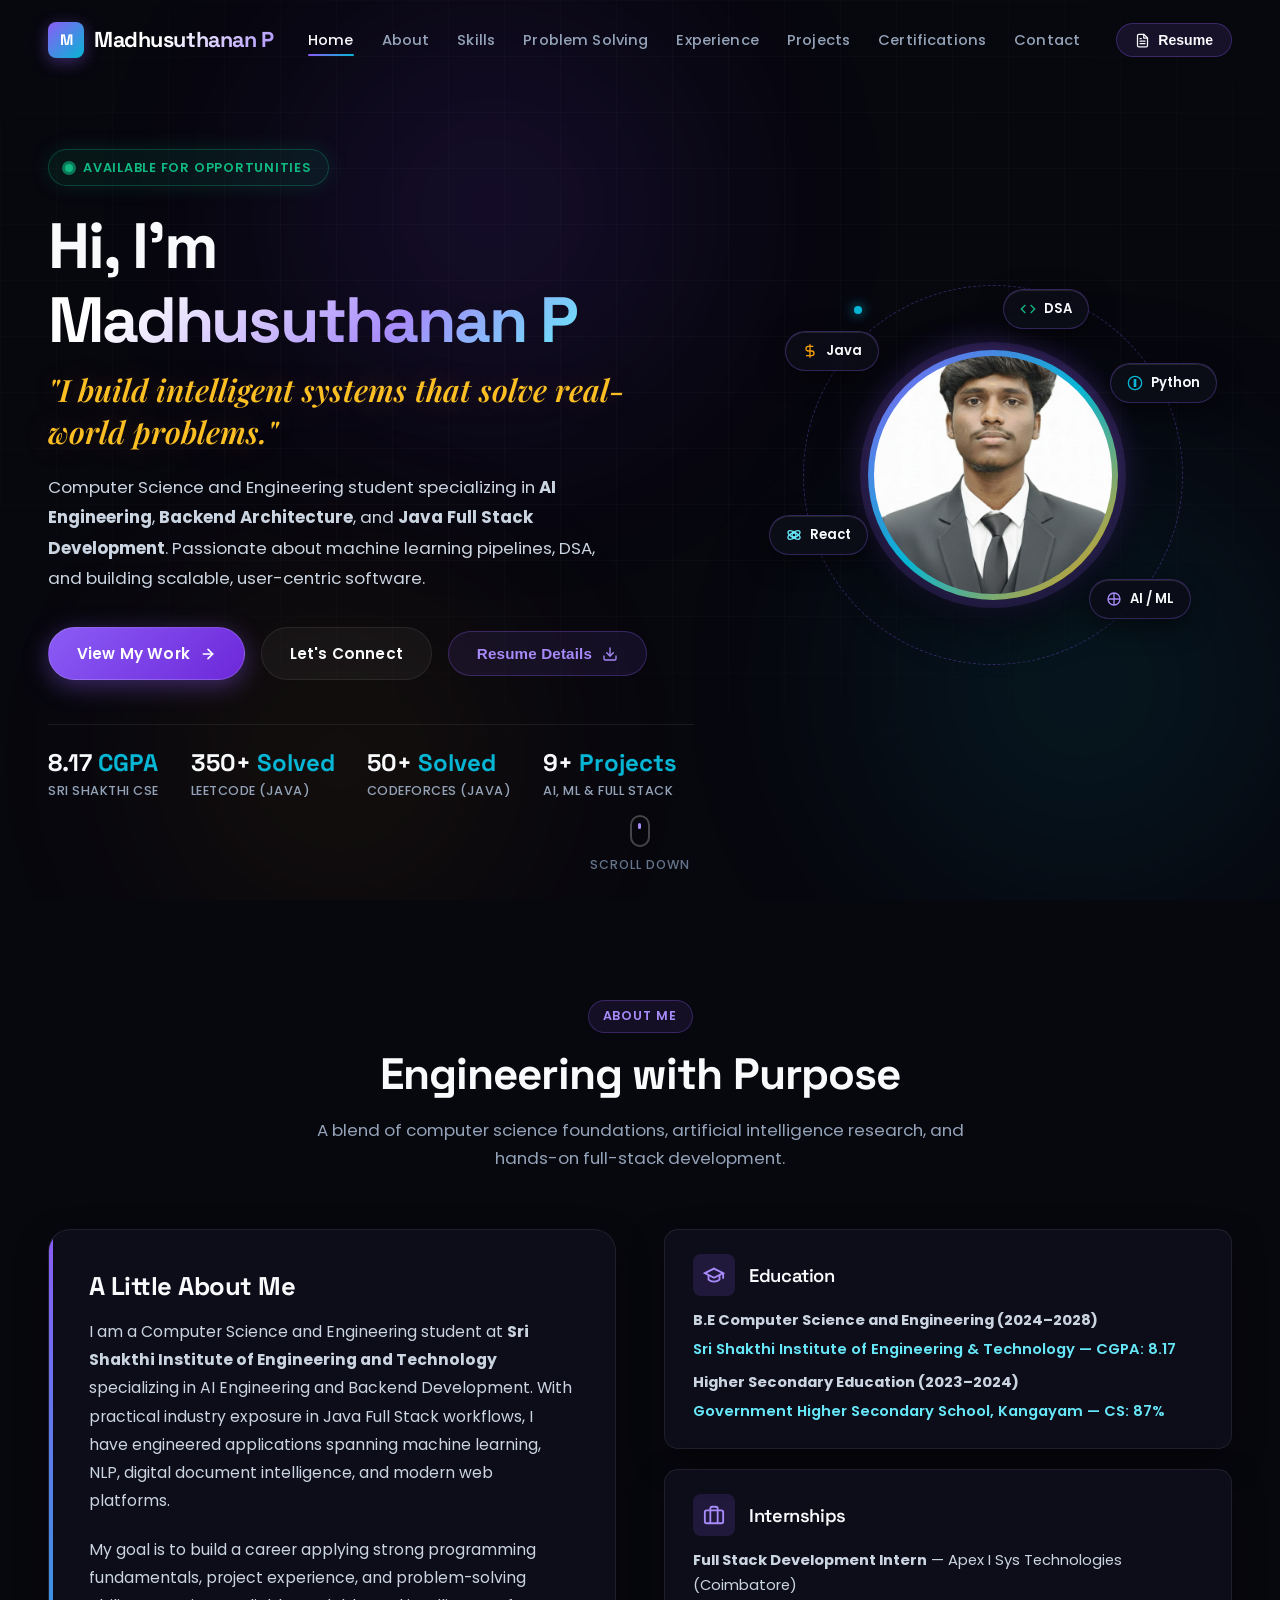
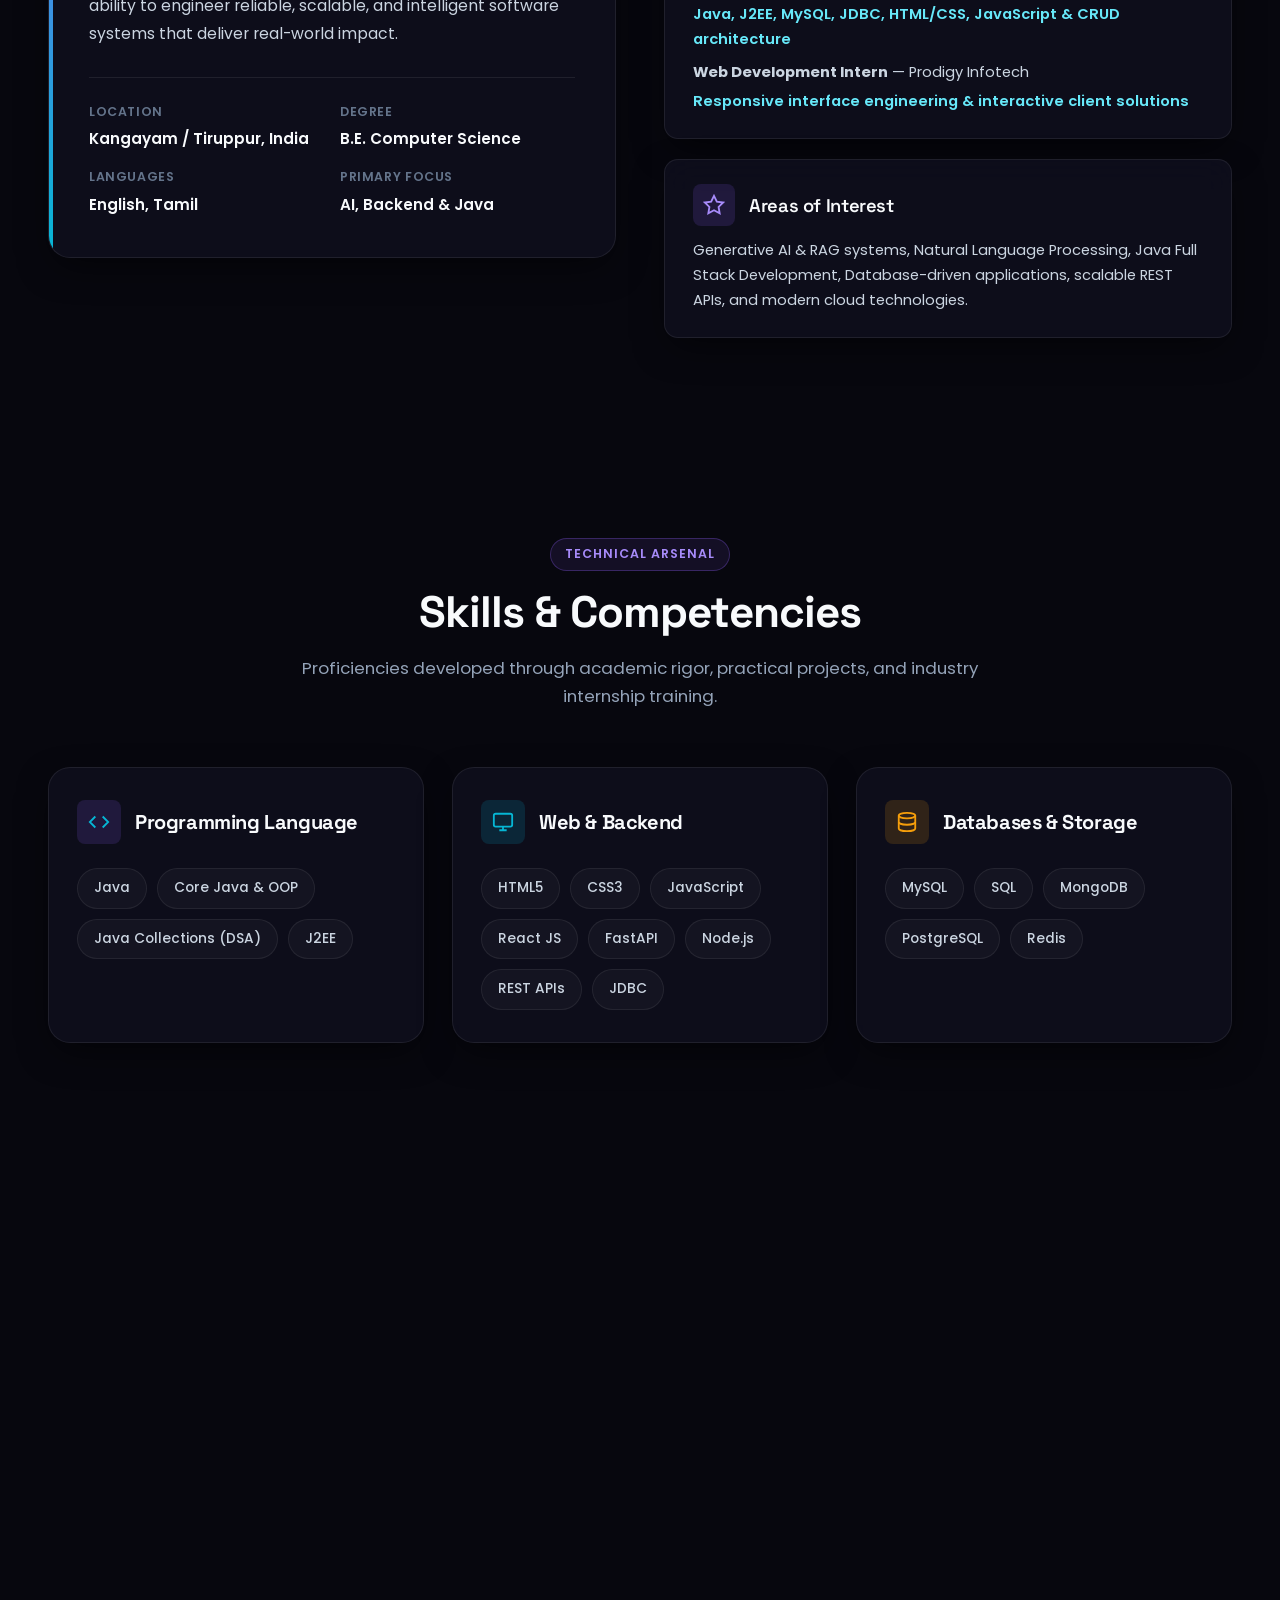
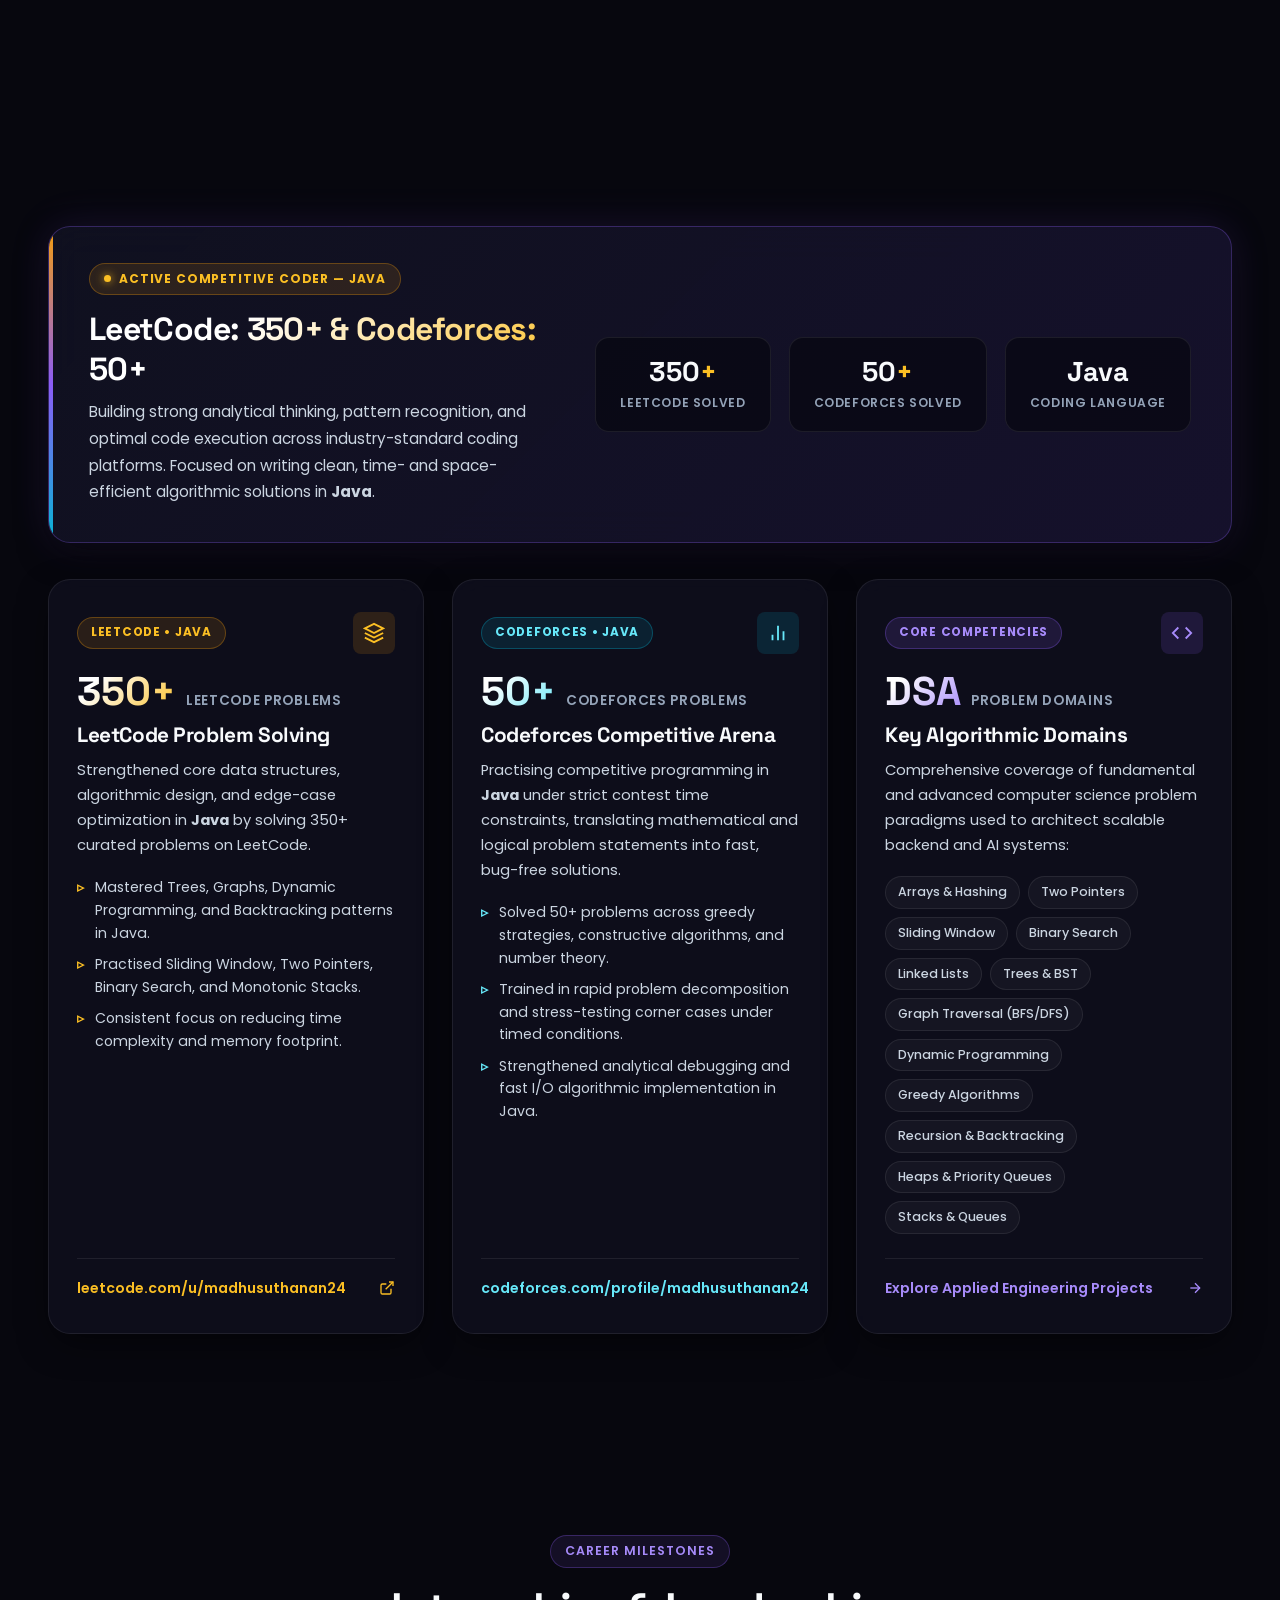
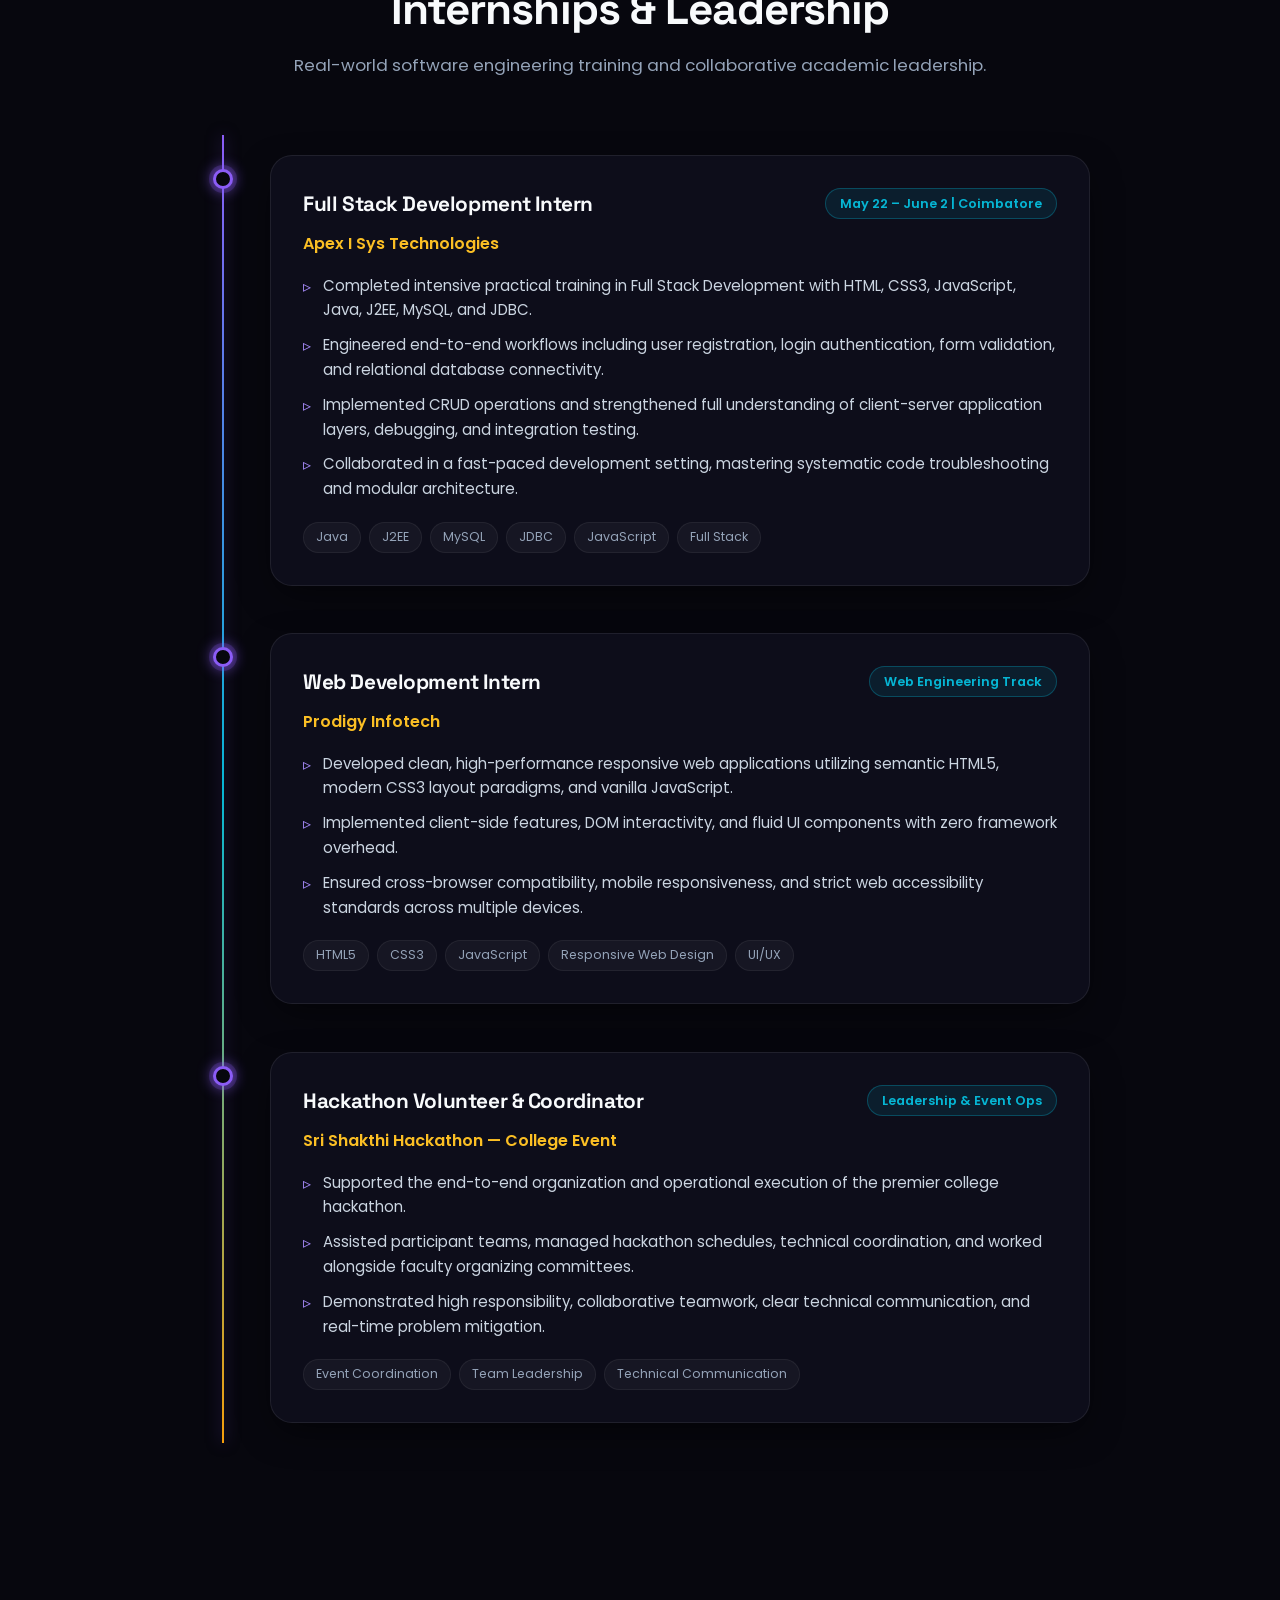
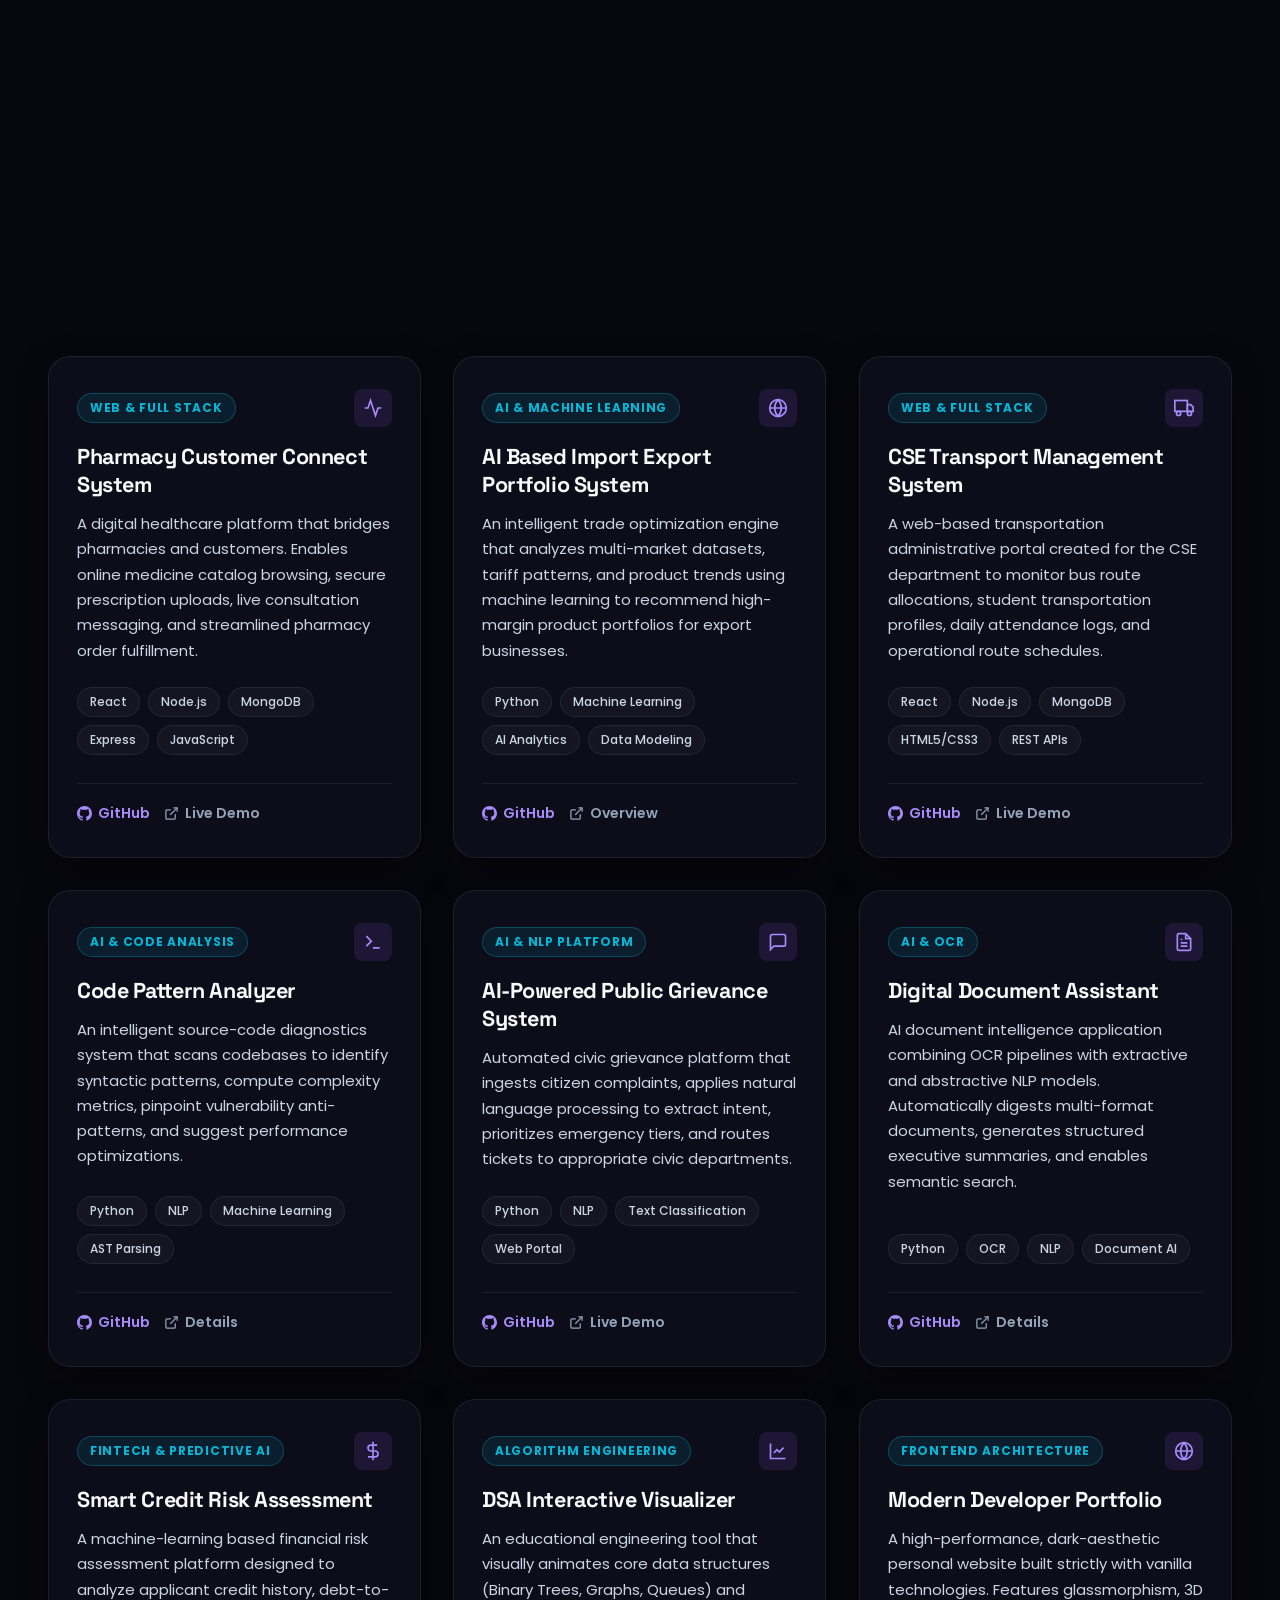
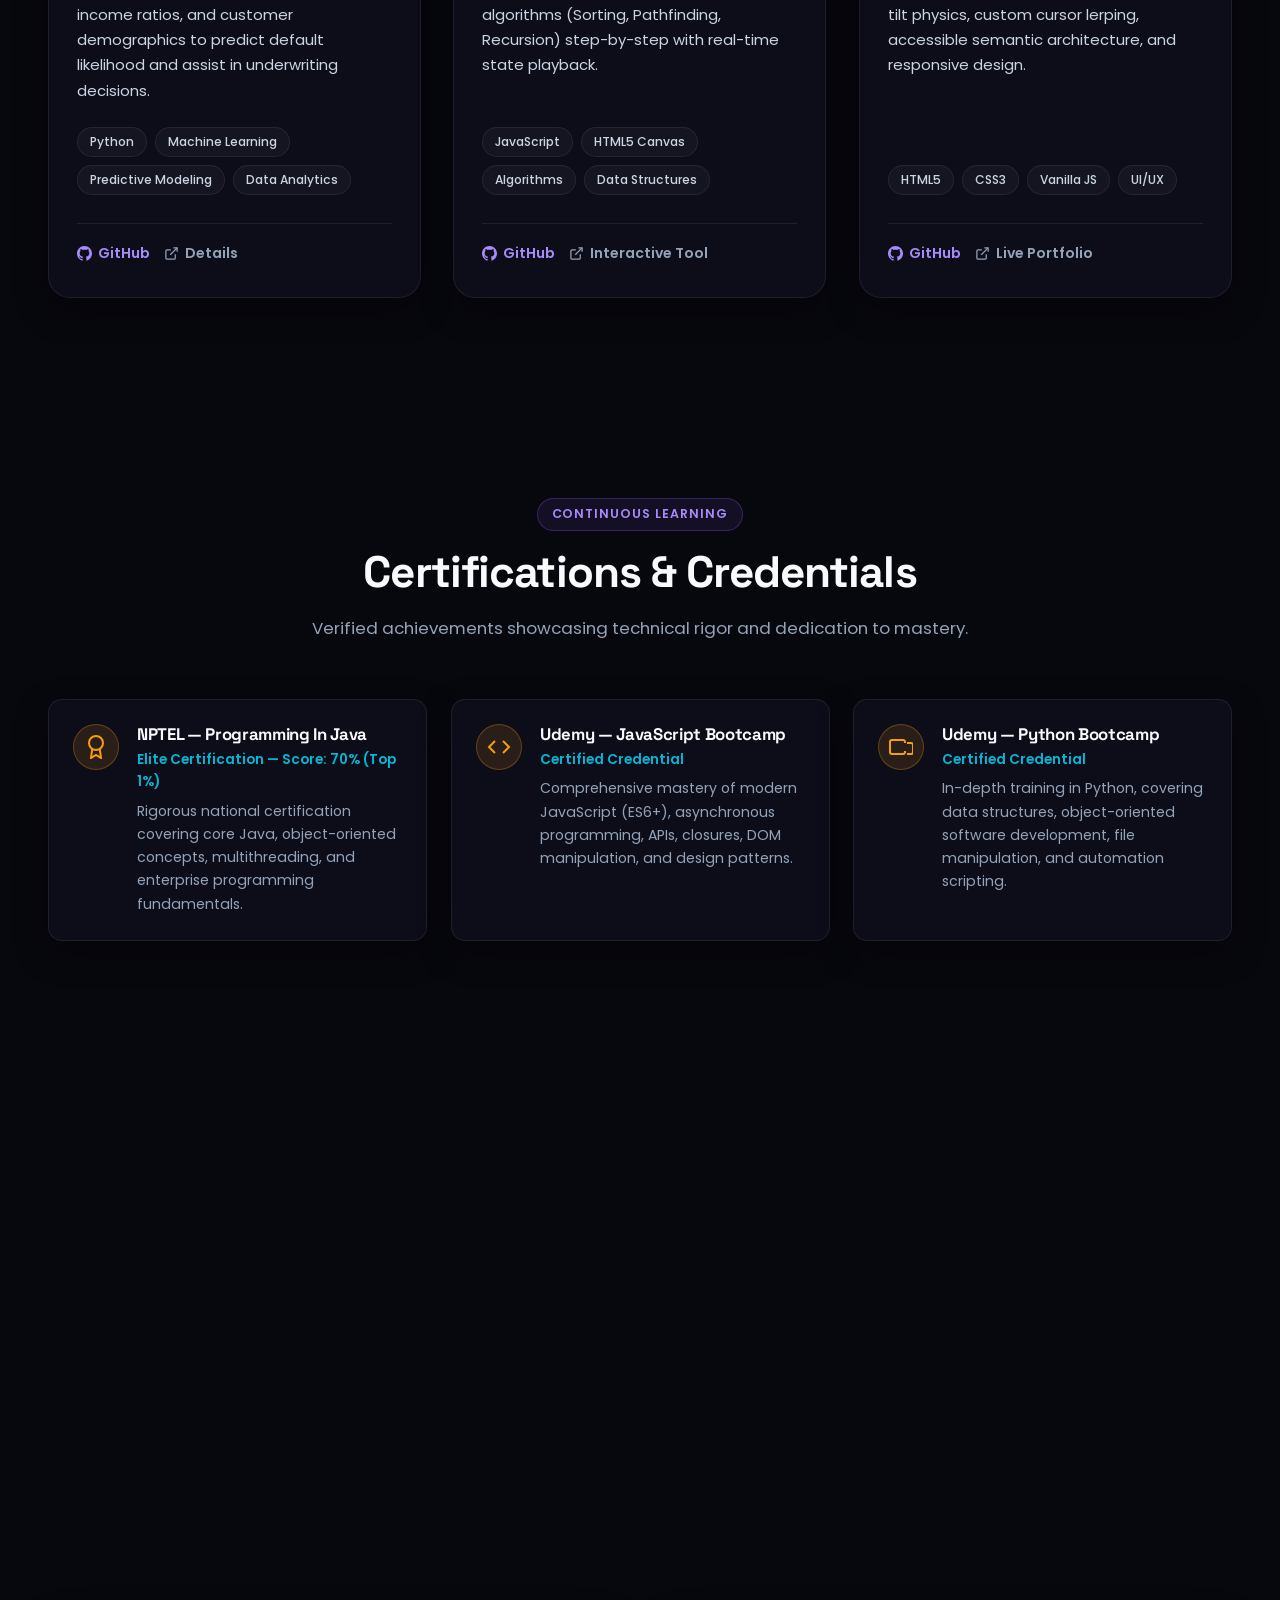
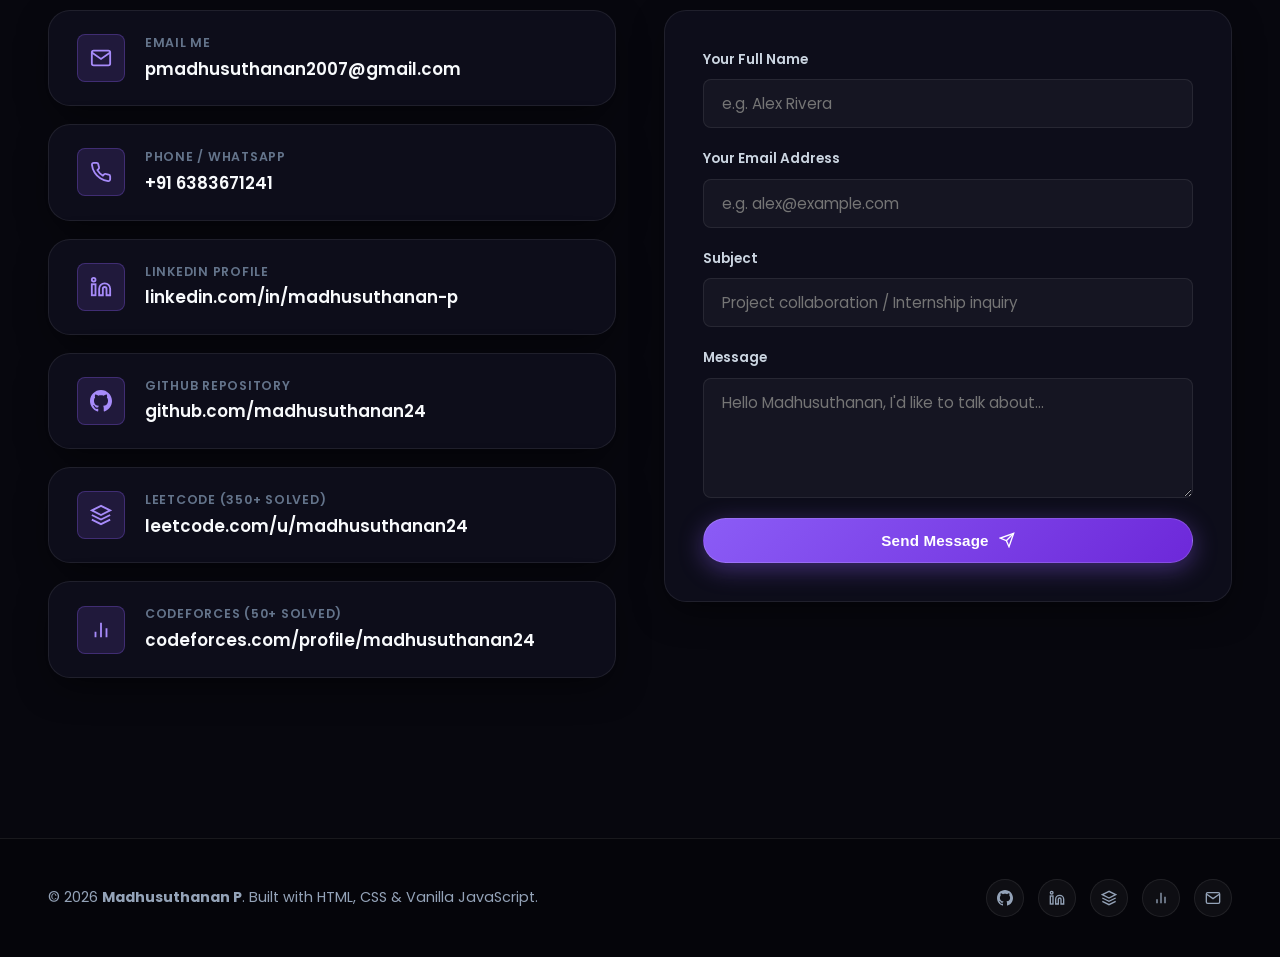
==== commit cb996504: "problem solving" ====
--- a/PRODIGY_WD_04-main/index.html
+++ b/PRODIGY_WD_04-main/index.html
@@ -46,7 +46,7 @@
             <nav class="main-nav" aria-label="Main Navigation">
                 <a href="#home" class="logo" aria-label="Madhusuthanan P Home">
                     <span class="logo-symbol">M</span>
-                    <span class="logo-text">Madhusuthanan<span class="logo-accent">.</span>P</span>
+                    <span class="logo-text">Madhusuthanan<span class="logo-accent"> </span>P</span>
                 </a>
 
                 <!-- Mobile Hamburger Toggle -->
@@ -62,6 +62,7 @@
                         <li><a href="#home" class="nav-link active">Home</a></li>
                         <li><a href="#about" class="nav-link">About</a></li>
                         <li><a href="#skills" class="nav-link">Skills</a></li>
+                        <li><a href="#problem-solving" class="nav-link">Problem Solving</a></li>
                         <li><a href="#experience" class="nav-link">Experience</a></li>
                         <li><a href="#projects" class="nav-link">Projects</a></li>
                         <li><a href="#certifications" class="nav-link">Certifications</a></li>
@@ -93,7 +94,7 @@
                         </div>
 
                         <h1 id="hero-title" class="hero-title">
-                            Hi, I'm <span class="gradient-text">Madhusuthanan P.</span>
+                            Hi, I'm <span class="gradient-text">Madhusuthanan P</span>
                         </h1>
 
                         <p class="hero-highlight">
@@ -124,12 +125,16 @@
                                 <span class="metric-label">Sri Shakthi CSE</span>
                             </div>
                             <div class="metric-item">
+                                <span class="metric-value">350+ <span>Solved</span></span>
+                                <span class="metric-label">LeetCode (Java)</span>
+                            </div>
+                            <div class="metric-item">
+                                <span class="metric-value">50+ <span>Solved</span></span>
+                                <span class="metric-label">Codeforces (Java)</span>
+                            </div>
+                            <div class="metric-item">
                                 <span class="metric-value">9+ <span>Projects</span></span>
                                 <span class="metric-label">AI, ML & Full Stack</span>
-                            </div>
-                            <div class="metric-item">
-                                <span class="metric-value">Top 1%</span>
-                                <span class="metric-label">NPTEL Java</span>
                             </div>
                         </div>
                     </div>
@@ -287,19 +292,19 @@
                 </div>
 
                 <div class="skills-grid">
-                    <!-- Programming Languages -->
+                    <!-- Programming Language -->
                     <div class="skill-category-card reveal-init delay-1">
                         <div class="skill-card-head">
                             <div class="skill-head-icon">
                                 <svg width="22" height="22" viewBox="0 0 24 24" fill="none" stroke="currentColor" stroke-width="2"><polyline points="16 18 22 12 16 6"></polyline><polyline points="8 6 2 12 8 18"></polyline></svg>
                             </div>
-                            <h3>Programming Languages</h3>
+                            <h3>Programming Language</h3>
                         </div>
                         <div class="skill-items-wrap">
-                            <span class="skill-chip">Java (Core, J2EE)</span>
-                            <span class="skill-chip">Python</span>
-                            <span class="skill-chip">C Programming</span>
-                            <span class="skill-chip">JavaScript (ES6+)</span>
+                            <span class="skill-chip">Java</span>
+                            <span class="skill-chip">Core Java & OOP</span>
+                            <span class="skill-chip">Java Collections (DSA)</span>
+                            <span class="skill-chip">J2EE</span>
                         </div>
                     </div>
 
@@ -392,6 +397,153 @@
                             <span class="skill-chip">Testing & Debugging</span>
                         </div>
                     </div>
+                </div>
+            </div>
+        </section>
+
+        <!-- Coding & Problem Solving Highlight Section -->
+        <section id="problem-solving" class="problem-solving-section" aria-labelledby="ps-title">
+            <div class="container">
+                <div class="section-head reveal-init">
+                    <span class="section-tag">Algorithmic Excellence</span>
+                    <h2 id="ps-title" class="section-title">Coding & Problem Solving</h2>
+                    <p class="section-subtitle">Consistent practice in data structures, algorithms, and competitive programming using Java under strict time and space constraints.</p>
+                </div>
+
+                <!-- Summary Highlight Banner -->
+                <div class="ps-banner reveal-init delay-1">
+                    <div class="ps-banner-left">
+                        <div class="ps-total-badge">
+                            <span class="ps-pulse-dot"></span>
+                            ACTIVE COMPETITIVE CODER — JAVA
+                        </div>
+                        <h3 class="ps-banner-heading">LeetCode: 350+ &amp; Codeforces: 50+</h3>
+                        <p class="ps-banner-text">
+                            Building strong analytical thinking, pattern recognition, and optimal code execution across industry-standard coding platforms. Focused on writing clean, time- and space-efficient algorithmic solutions in <strong>Java</strong>.
+                        </p>
+                    </div>
+                    <div class="ps-banner-stats">
+                        <div class="ps-stat-box">
+                            <span class="ps-stat-num">350<span>+</span></span>
+                            <span class="ps-stat-label">LeetCode Solved</span>
+                        </div>
+                        <div class="ps-stat-box">
+                            <span class="ps-stat-num">50<span>+</span></span>
+                            <span class="ps-stat-label">Codeforces Solved</span>
+                        </div>
+                        <div class="ps-stat-box">
+                            <span class="ps-stat-num">Java</span>
+                            <span class="ps-stat-label">Coding Language</span>
+                        </div>
+                    </div>
+                </div>
+
+                <!-- Platform & Topic Highlight Grid -->
+                <div class="ps-grid">
+                    <!-- Card 1: LeetCode Highlight -->
+                    <article class="ps-card ps-card-leetcode reveal-init delay-1">
+                        <div class="project-card-glow" aria-hidden="true"></div>
+                        <div class="ps-card-top">
+                            <div class="ps-card-header">
+                                <span class="ps-platform-tag tag-gold">LeetCode • Java</span>
+                                <div class="ps-icon-wrap icon-gold">
+                                    <svg width="22" height="22" viewBox="0 0 24 24" fill="none" stroke="currentColor" stroke-width="2"><polygon points="12 2 2 7 12 12 22 7 12 2"></polygon><polyline points="2 17 12 22 22 17"></polyline><polyline points="2 12 12 17 22 12"></polyline></svg>
+                                </div>
+                            </div>
+                            <div class="ps-count-row">
+                                <span class="ps-big-number">350+</span>
+                                <span class="ps-count-caption">LeetCode Problems</span>
+                            </div>
+                            <h3 class="ps-card-title">LeetCode Problem Solving</h3>
+                            <p class="ps-card-desc">
+                                Strengthened core data structures, algorithmic design, and edge-case optimization in <strong>Java</strong> by solving 350+ curated problems on LeetCode.
+                            </p>
+                            <ul class="ps-highlights-list">
+                                <li>Mastered Trees, Graphs, Dynamic Programming, and Backtracking patterns in Java.</li>
+                                <li>Practised Sliding Window, Two Pointers, Binary Search, and Monotonic Stacks.</li>
+                                <li>Consistent focus on reducing time complexity and memory footprint.</li>
+                            </ul>
+                        </div>
+                        <div class="ps-card-footer">
+                            <a href="https://leetcode.com/u/madhusuthanan24" target="_blank" rel="noopener noreferrer" class="ps-profile-link link-gold" aria-label="View LeetCode Profile">
+                                <span>leetcode.com/u/madhusuthanan24</span>
+                                <svg width="16" height="16" viewBox="0 0 24 24" fill="none" stroke="currentColor" stroke-width="2"><path d="M18 13v6a2 2 0 0 1-2 2H5a2 2 0 0 1-2-2V8a2 2 0 0 1 2-2h6"></path><polyline points="15 3 21 3 21 9"></polyline><line x1="10" y1="14" x2="21" y2="3"></line></svg>
+                            </a>
+                        </div>
+                    </article>
+
+                    <!-- Card 2: Codeforces Highlight -->
+                    <article class="ps-card ps-card-codeforces reveal-init delay-2">
+                        <div class="project-card-glow" aria-hidden="true"></div>
+                        <div class="ps-card-top">
+                            <div class="ps-card-header">
+                                <span class="ps-platform-tag tag-cyan">Codeforces • Java</span>
+                                <div class="ps-icon-wrap icon-cyan">
+                                    <svg width="22" height="22" viewBox="0 0 24 24" fill="none" stroke="currentColor" stroke-width="2"><line x1="18" y1="20" x2="18" y2="10"></line><line x1="12" y1="20" x2="12" y2="4"></line><line x1="6" y1="20" x2="6" y2="14"></line></svg>
+                                </div>
+                            </div>
+                            <div class="ps-count-row">
+                                <span class="ps-big-number cyan-num">50+</span>
+                                <span class="ps-count-caption">Codeforces Problems</span>
+                            </div>
+                            <h3 class="ps-card-title">Codeforces Competitive Arena</h3>
+                            <p class="ps-card-desc">
+                                Practising competitive programming in <strong>Java</strong> under strict contest time constraints, translating mathematical and logical problem statements into fast, bug-free solutions.
+                            </p>
+                            <ul class="ps-highlights-list">
+                                <li>Solved 50+ problems across greedy strategies, constructive algorithms, and number theory.</li>
+                                <li>Trained in rapid problem decomposition and stress-testing corner cases under timed conditions.</li>
+                                <li>Strengthened analytical debugging and fast I/O algorithmic implementation in Java.</li>
+                            </ul>
+                        </div>
+                        <div class="ps-card-footer">
+                            <a href="https://codeforces.com/profile/madhusuthanan24" target="_blank" rel="noopener noreferrer" class="ps-profile-link link-cyan" aria-label="View Codeforces Profile">
+                                <span>codeforces.com/profile/madhusuthanan24</span>
+                                <svg width="16" height="16" viewBox="0 0 24 24" fill="none" stroke="currentColor" stroke-width="2"><path d="M18 13v6a2 2 0 0 1-2 2H5a2 2 0 0 1-2-2V8a2 2 0 0 1 2-2h6"></path><polyline points="15 3 21 3 21 9"></polyline><line x1="10" y1="14" x2="21" y2="3"></line></svg>
+                            </a>
+                        </div>
+                    </article>
+
+                    <!-- Card 3: Core Problem-Solving Domains -->
+                    <article class="ps-card ps-card-domains reveal-init delay-3">
+                        <div class="project-card-glow" aria-hidden="true"></div>
+                        <div class="ps-card-top">
+                            <div class="ps-card-header">
+                                <span class="ps-platform-tag tag-violet">Core Competencies</span>
+                                <div class="ps-icon-wrap icon-violet">
+                                    <svg width="22" height="22" viewBox="0 0 24 24" fill="none" stroke="currentColor" stroke-width="2"><polyline points="16 18 22 12 16 6"></polyline><polyline points="8 6 2 12 8 18"></polyline></svg>
+                                </div>
+                            </div>
+                            <div class="ps-count-row">
+                                <span class="ps-big-number violet-num">DSA</span>
+                                <span class="ps-count-caption">Problem Domains</span>
+                            </div>
+                            <h3 class="ps-card-title">Key Algorithmic Domains</h3>
+                            <p class="ps-card-desc">
+                                Comprehensive coverage of fundamental and advanced computer science problem paradigms used to architect scalable backend and AI systems:
+                            </p>
+                            <div class="ps-domain-chips">
+                                <span class="ps-chip">Arrays & Hashing</span>
+                                <span class="ps-chip">Two Pointers</span>
+                                <span class="ps-chip">Sliding Window</span>
+                                <span class="ps-chip">Binary Search</span>
+                                <span class="ps-chip">Linked Lists</span>
+                                <span class="ps-chip">Trees & BST</span>
+                                <span class="ps-chip">Graph Traversal (BFS/DFS)</span>
+                                <span class="ps-chip">Dynamic Programming</span>
+                                <span class="ps-chip">Greedy Algorithms</span>
+                                <span class="ps-chip">Recursion & Backtracking</span>
+                                <span class="ps-chip">Heaps & Priority Queues</span>
+                                <span class="ps-chip">Stacks & Queues</span>
+                            </div>
+                        </div>
+                        <div class="ps-card-footer">
+                            <a href="#projects" class="ps-profile-link link-violet" aria-label="Explore DSA Visualizer and Projects">
+                                <span>Explore Applied Engineering Projects</span>
+                                <svg width="16" height="16" viewBox="0 0 24 24" fill="none" stroke="currentColor" stroke-width="2"><line x1="5" y1="12" x2="19" y2="12"></line><polyline points="12 5 19 12 12 19"></polyline></svg>
+                            </a>
+                        </div>
+                    </article>
                 </div>
             </div>
         </section>
@@ -965,13 +1117,24 @@
                         </a>
 
                         <!-- LeetCode -->
-                        <a href="https://leetcode.com/u/madhusuthanan24/" target="_blank" rel="noopener noreferrer" class="contact-card-link" aria-label="LeetCode profile">
+                        <a href="https://leetcode.com/u/madhusuthanan24" target="_blank" rel="noopener noreferrer" class="contact-card-link" aria-label="LeetCode profile">
                             <div class="contact-icon-box">
                                 <svg width="22" height="22" viewBox="0 0 24 24" fill="none" stroke="currentColor" stroke-width="2"><polygon points="12 2 2 7 12 12 22 7 12 2"></polygon><polyline points="2 17 12 22 22 17"></polyline><polyline points="2 12 12 17 22 12"></polyline></svg>
                             </div>
                             <div class="contact-detail-text">
-                                <span class="contact-label">LeetCode Profile</span>
+                                <span class="contact-label">LeetCode (350+ Solved)</span>
                                 <span class="contact-value">leetcode.com/u/madhusuthanan24</span>
+                            </div>
+                        </a>
+
+                        <!-- Codeforces -->
+                        <a href="https://codeforces.com/profile/madhusuthanan24" target="_blank" rel="noopener noreferrer" class="contact-card-link" aria-label="Codeforces profile">
+                            <div class="contact-icon-box">
+                                <svg width="22" height="22" viewBox="0 0 24 24" fill="none" stroke="currentColor" stroke-width="2"><line x1="18" y1="20" x2="18" y2="10"></line><line x1="12" y1="20" x2="12" y2="4"></line><line x1="6" y1="20" x2="6" y2="14"></line></svg>
+                            </div>
+                            <div class="contact-detail-text">
+                                <span class="contact-label">Codeforces (50+ Solved)</span>
+                                <span class="contact-value">codeforces.com/profile/madhusuthanan24</span>
                             </div>
                         </a>
                     </div>
@@ -1022,9 +1185,13 @@
             <div class="resume-modal-header">
                 <h3 class="resume-modal-title" id="modal-resume-title">Madhusuthanan P — Resume</h3>
                 <div class="resume-modal-controls">
+                    <a href="assests/Madhusuthanan_P_Resume.pdf" download="Madhusuthanan_P_Resume.pdf" class="btn-download" aria-label="Download Resume PDF">
+                        <svg width="14" height="14" viewBox="0 0 24 24" fill="none" stroke="currentColor" stroke-width="2"><path d="M21 15v4a2 2 0 0 1-2 2H5a2 2 0 0 1-2-2v-4"></path><polyline points="7 10 12 15 17 10"></polyline><line x1="12" y1="15" x2="12" y2="3"></line></svg>
+                        Download PDF
+                    </a>
                     <button class="btn-print" id="print-resume-btn" aria-label="Print or Save Resume as PDF">
                         <svg width="14" height="14" viewBox="0 0 24 24" fill="none" stroke="currentColor" stroke-width="2"><polyline points="6 9 6 2 18 2 18 9"></polyline><path d="M6 18H4a2 2 0 0 1-2-2v-5a2 2 0 0 1 2-2h16a2 2 0 0 1 2 2v5a2 2 0 0 1-2 2h-2"></path><rect x="6" y="14" width="12" height="8"></rect></svg>
-                        Print / PDF
+                        Print
                     </button>
                     <button class="modal-close-btn" id="close-resume-btn" aria-label="Close Resume Modal">
                         <svg width="22" height="22" viewBox="0 0 24 24" fill="none" stroke="currentColor" stroke-width="2"><line x1="18" y1="6" x2="6" y2="18"></line><line x1="6" y1="6" x2="18" y2="18"></line></svg>
@@ -1034,66 +1201,78 @@
 
             <div class="resume-modal-body">
                 <h2 class="resume-doc-title">MADHUSUTHANAN P</h2>
-                <div class="resume-doc-subtitle">COMPUTER SCIENCE AND ENGINEERING — AI & BACKEND DEVELOPER</div>
+                <div class="resume-doc-subtitle">COMPUTER SCIENCE AND ENGINEERING — AI ENGINEERING &amp; BACKEND DEVELOPMENT</div>
                 <div class="resume-contact-inline">
-                    <span>📞 +91 6383671241</span>
+                    <span>📍 Tiruppur, Tamil Nadu, India</span>
+                    <span>📞 +91 63836 71241</span>
                     <span>✉️ pmadhusuthanan2007@gmail.com</span>
-                    <span>🌐 Kangayam, Tiruppur, India</span>
-                    <span>🔗 linkedin.com/in/madhusuthanan-p-4b7887342</span>
-                    <span>💻 github.com/madhusuthanan24</span>
-                    <span>⚡ leetcode.com/u/madhusuthanan24/</span>
-                </div>
-
-                <h3 class="resume-section-heading">Career Objective</h3>
-                <p>To build a career in software development, AI engineering and backend development by applying strong programming fundamentals, project experience and problem-solving ability. Seeking opportunities to work on real-world applications, learn modern technologies and contribute to reliable, scalable and intelligent software solutions.</p>
-
-                <h3 class="resume-section-heading">Profile</h3>
-                <p>Computer Science and Engineering student specializing in AI Engineering and Backend Development, with practical exposure to Java Full Stack Development and experience developing AI, machine-learning, digital-twin and web application projects. Strong interest in designing intelligent, scalable and user-focused systems.</p>
+                    <span>⚡ <a href="https://leetcode.com/u/madhusuthanan24" target="_blank" rel="noopener noreferrer">LeetCode: leetcode.com/u/madhusuthanan24</a></span>
+                    <span>🏆 <a href="https://codeforces.com/profile/madhusuthanan24" target="_blank" rel="noopener noreferrer">Codeforces: codeforces.com/profile/madhusuthanan24</a></span>
+                </div>
+
+                <h3 class="resume-section-heading">Professional Summary</h3>
+                <p>Computer Science and Engineering student (CGPA 8.17) at Sri Shakthi Institute of Engineering and Technology, specializing in AI Engineering and Backend Development. Practical exposure to Java Full Stack development, with project experience in AI, machine learning, NLP, digital-twin and web applications. Seeking opportunities to build reliable, scalable and intelligent software solutions.</p>
 
                 <h3 class="resume-section-heading">Education</h3>
-                <p><strong>B.E Computer Science and Engineering</strong> — Sri Shakthi Institute of Engineering and Technology (2024–2028) | CGPA: 8.17</p>
-                <p><strong>Higher Secondary Education</strong> — Government Higher Secondary School, Kangayam (2023–2024) | Computer Science: 87%</p>
-
-                <h3 class="resume-section-heading">Areas of Interest</h3>
-                <p>Artificial Intelligence, Machine Learning and Generative AI • Natural Language Processing, RAG systems and intelligent applications • Java Full Stack Development, Backend Engineering and API Design • Database-driven applications and scalable software architecture • Cloud technologies and practical software engineering.</p>
+                <div class="resume-edu-row">
+                    <div>
+                        <strong>B.E. Computer Science and Engineering</strong><br>
+                        <span>Sri Shakthi Institute of Engineering and Technology, Coimbatore</span>
+                    </div>
+                    <span class="resume-meta-right">2024–2028 | CGPA: 8.17</span>
+                </div>
+                <div class="resume-edu-row" style="margin-top: 10px;">
+                    <div>
+                        <strong>Higher Secondary Education (Computer Science)</strong><br>
+                        <span>Government Higher Secondary School, Kangayam</span>
+                    </div>
+                    <span class="resume-meta-right">2023–2024 | 87%</span>
+                </div>
 
                 <h3 class="resume-section-heading">Technical Skills</h3>
-                <p><strong>Programming:</strong> Java, C, Python, JavaScript</p>
-                <p><strong>Web & Backend:</strong> HTML, CSS, JavaScript, React JS, Node.js, FastAPI, REST APIs, J2EE</p>
-                <p><strong>Databases:</strong> MySQL, SQL, MongoDB, PostgreSQL, Redis, JDBC</p>
-                <p><strong>AI / Data:</strong> Machine Learning, NLP, Time-Series Analysis, RAG, Data Analysis, OCR</p>
-                <p><strong>Relevant Coursework:</strong> Data Structures and Algorithms, DBMS, Operating Systems, OOP, Software Engineering</p>
-                <p><strong>Tools:</strong> Git, GitHub, VS Code, Postman</p>
-
-                <h3 class="resume-section-heading">Internships</h3>
-                <p><strong>Full Stack Development Intern — Apex I Sys Technologies (Coimbatore | May 22 – June 2)</strong><br>
-                Completed practical training in Full Stack Development using HTML, CSS3, JavaScript, Java, J2EE, MySQL and JDBC. Worked across webpage design, responsive interface development, client-side scripting, server-side processing and relational database operations. Gained practical exposure to CRUD operations, user registration, authentication, database connectivity, and testing.</p>
-                <p style="margin-top: 10px;"><strong>Web Development Intern — Prodigy Infotech</strong><br>
-                Developed modern, responsive web application interfaces adhering to strict clean-code principles, modular client-side scripting, and cross-platform responsive UX.</p>
-
-                <h3 class="resume-section-heading">Selected Projects</h3>
-                <p><strong>1. Pharmacy Customer Connect System:</strong> Digital healthcare platform connecting pharmacies and customers with online medicine ordering, prescription management, customer communication, and inventory service.</p>
-                <p><strong>2. AI Based Import Export Portfolio System:</strong> Intelligent analytics platform that evaluates market and global product trends using AI and machine learning to recommend optimal product portfolios.</p>
-                <p><strong>3. CSE Department Transport Management System:</strong> Smart web-based transportation management system for the CSE department to manage student transit, bus routes, and schedules.</p>
-                <p><strong>4. Code Pattern Analyzer:</strong> Intelligent source-code analysis tool identifying syntax patterns, security anti-patterns, and actionable quality insights.</p>
-                <p><strong>5. AI-Powered Public Grievance System:</strong> Grievance engine automating complaint intake, NLP classification, priority tagging, and administrative routing.</p>
-                <p><strong>6. Digital Document Assistant:</strong> AI document assistant utilizing OCR and NLP to extract, analyze, and summarize unstructured multi-format documents.</p>
-                <p><strong>7. Smart Credit Risk Assessment:</strong> Predictive credit assessment engine evaluating financial records to predict default likelihood.</p>
-                <p><strong>8. DSA Visualizer:</strong> Interactive web tool visually demonstrating data structures and algorithms step-by-step.</p>
+                <p><strong>Programming Language:</strong> Java</p>
+                <p><strong>Web and Backend:</strong> HTML, CSS, JavaScript, React JS, Node.js, FastAPI</p>
+                <p><strong>Databases:</strong> MySQL, SQL, MongoDB, PostgreSQL, Redis</p>
+                <p><strong>AI / Data:</strong> Machine Learning, NLP, Time-Series Analysis, RAG, OCR, AI application development</p>
+                <p><strong>Core Computer Science:</strong> Data Structures and Algorithms, DBMS, Operating Systems, OOP, Software Engineering</p>
+
+                <h3 class="resume-section-heading">Projects</h3>
+                <ul class="resume-list">
+                    <li><strong>AI-Powered Public Grievance System</strong> <em>(Python, NLP)</em> — Automates complaint registration, classification, prioritization and routing; applies NLP to analyze citizen grievances for faster resolution.</li>
+                    <li><strong>Digital Document Assistant</strong> <em>(Python, AI, NLP, OCR)</em> — Extracts, analyzes and summarizes information from digital documents to simplify retrieval and document management.</li>
+                    <li><strong>Smart Credit Risk</strong> <em>(Python, ML, Data Analysis)</em> — Machine-learning system that analyzes financial and customer data to predict credit risk and support lending decisions.</li>
+                    <li><strong>AI-Based Import Export Portfolio System</strong> <em>(Python, ML, AI)</em> — Analyzes market and product data to give optimized product portfolio recommendations for business decisions.</li>
+                    <li><strong>Code Pattern Analyzer</strong> <em>(Python, ML, NLP)</em> — Identifies coding patterns, detects potential errors and evaluates code quality to improve maintainability.</li>
+                    <li><strong>Pharmacy Customer Connect System</strong> <em>(React, Node.js, MongoDB)</em> — Healthcare platform connecting pharmacies and customers: online medicine ordering, prescription management and communication.</li>
+                </ul>
+
+                <h3 class="resume-section-heading">Coding and Problem Solving</h3>
+                <ul class="resume-list">
+                    <li>Solved <strong>350+ problems on LeetCode</strong>, strengthening data structures, algorithms and problem-solving skills.</li>
+                    <li>Solved <strong>50+ problems on Codeforces</strong>, practising competitive programming under time constraints.</li>
+                </ul>
+
+                <h3 class="resume-section-heading">Internship Experience</h3>
+                <p><strong>Full Stack Development Intern</strong> — Apex I Sys Technologies, Coimbatore | May 22 – June 2</p>
+                <ul class="resume-list">
+                    <li>Worked with HTML, CSS3, JavaScript, Java, J2EE, MySQL and JDBC on responsive interfaces, server-side processing and relational database operations.</li>
+                    <li>Gained hands-on practice in CRUD operations, user registration, login authentication, form validation, frontend-backend integration, debugging and testing.</li>
+                </ul>
+
+                <h3 class="resume-section-heading">Leadership and Volunteering</h3>
+                <ul class="resume-list">
+                    <li><strong>Volunteer, Sri Shakthi Hackathon</strong> — supported participant coordination and event operations as part of the organizing team.</li>
+                </ul>
 
                 <h3 class="resume-section-heading">Certifications</h3>
-                <p>• NPTEL — Programming In Java (Top 1% / 70% Score)</p>
-                <p>• UDEMY — JavaScript BootCamp</p>
-                <p>• UDEMY — Python BootCamp</p>
-                <p>• UDEMY — Java BootCamp</p>
-                <p>• Google Analytics Certification</p>
-                <p>• Introduction to Artificial Intelligence</p>
-
-                <h3 class="resume-section-heading">Volunteer & Leadership</h3>
-                <p><strong>Sri Shakthi Hackathon — Volunteer & Coordinator:</strong> Supported event organization, participant operations, and collaborative team communication.</p>
-
-                <h3 class="resume-section-heading">Personal Details</h3>
-                <p>Date of Birth: 01.01.2007 • Hometown: Tiruppur • Nationality: Indian • Languages: English, Tamil</p>
+                <p>NPTEL — Programming in Java &nbsp;|&nbsp; Udemy — JavaScript Bootcamp &nbsp;|&nbsp; Udemy — Python Bootcamp &nbsp;|&nbsp; Introduction to Artificial Intelligence</p>
+
+                <h3 class="resume-section-heading">Strengths and Languages</h3>
+                <p><strong>Strengths:</strong> Analytical thinking, quick learning, teamwork and communication, debugging and testing. &nbsp;<strong>Languages:</strong> Tamil, English</p>
+
+                <h3 class="resume-section-heading">References</h3>
+                <p>Dr./Prof. Kannamal, Head, Dept. of CSE, Sri Shakthi Institute of Engineering and Technology &nbsp;|&nbsp; Sabeetha M, Asst. Prof., Dept. of CSE, Sri Shakthi Institute of Engineering and Technology</p>
+                <p class="resume-declaration"><em>I hereby declare that the information stated above is true to the best of my knowledge and belief.</em></p>
             </div>
         </div>
     </div>
@@ -1103,7 +1282,7 @@
         <div class="container">
             <div class="footer-content">
                 <p class="footer-copyright">
-                    &copy; 2026 <strong>Madhusuthanan P</strong>. Built with HTML, CSS & Vanilla JavaScript.
+                    &copy; 2026 <strong>Madhusuthanan P</strong>. Built with HTML, CSS &amp; Vanilla JavaScript.
                 </p>
 
                 <div class="footer-socials">
@@ -1113,8 +1292,11 @@
                     <a href="https://linkedin.com/in/madhusuthanan-p-4b7887342" target="_blank" rel="noopener noreferrer" class="social-icon-btn" aria-label="LinkedIn">
                         <svg width="16" height="16" viewBox="0 0 24 24" fill="none" stroke="currentColor" stroke-width="2"><path d="M16 8a6 6 0 0 1 6 6v7h-4v-7a2 2 0 0 0-2-2 2 2 0 0 0-2 2v7h-4v-7a6 6 0 0 1 6-6z"></path><rect x="2" y="9" width="4" height="12"></rect><circle cx="4" cy="4" r="2"></circle></svg>
                     </a>
-                    <a href="https://leetcode.com/u/madhusuthanan24/" target="_blank" rel="noopener noreferrer" class="social-icon-btn" aria-label="LeetCode">
+                    <a href="https://leetcode.com/u/madhusuthanan24" target="_blank" rel="noopener noreferrer" class="social-icon-btn" aria-label="LeetCode">
                         <svg width="16" height="16" viewBox="0 0 24 24" fill="none" stroke="currentColor" stroke-width="2"><polygon points="12 2 2 7 12 12 22 7 12 2"></polygon><polyline points="2 17 12 22 22 17"></polyline><polyline points="2 12 12 17 22 12"></polyline></svg>
+                    </a>
+                    <a href="https://codeforces.com/profile/madhusuthanan24" target="_blank" rel="noopener noreferrer" class="social-icon-btn" aria-label="Codeforces">
+                        <svg width="16" height="16" viewBox="0 0 24 24" fill="none" stroke="currentColor" stroke-width="2"><line x1="18" y1="20" x2="18" y2="10"></line><line x1="12" y1="20" x2="12" y2="4"></line><line x1="6" y1="20" x2="6" y2="14"></line></svg>
                     </a>
                     <a href="mailto:pmadhusuthanan2007@gmail.com" class="social-icon-btn" aria-label="Email">
                         <svg width="16" height="16" viewBox="0 0 24 24" fill="none" stroke="currentColor" stroke-width="2"><path d="M4 4h16c1.1 0 2 .9 2 2v12c0 1.1-.9 2-2 2H4c-1.1 0-2-.9-2-2V6c0-1.1.9-2 2-2z"></path><polyline points="22,6 12,13 2,6"></polyline></svg>
--- a/PRODIGY_WD_04-main/style.css
+++ b/PRODIGY_WD_04-main/style.css
@@ -1133,6 +1133,372 @@
 }
 
 /* ==========================================================================
+   CODING & PROBLEM SOLVING HIGHLIGHT SECTION
+   ========================================================================== */
+.ps-banner {
+    background: linear-gradient(135deg, rgba(17, 18, 34, 0.85) 0%, rgba(28, 22, 56, 0.72) 100%);
+    border: 1px solid var(--border-accent);
+    border-radius: var(--radius-lg);
+    padding: 36px 40px;
+    margin-bottom: 36px;
+    display: flex;
+    align-items: center;
+    justify-content: space-between;
+    gap: 36px;
+    backdrop-filter: blur(18px);
+    -webkit-backdrop-filter: blur(18px);
+    box-shadow: var(--shadow-card), 0 0 40px rgba(139, 92, 246, 0.14);
+    position: relative;
+    overflow: hidden;
+}
+
+.ps-banner::before {
+    content: '';
+    position: absolute;
+    top: 0;
+    left: 0;
+    width: 4px;
+    height: 100%;
+    background: linear-gradient(180deg, var(--gold) 0%, var(--primary) 50%, var(--cyan) 100%);
+}
+
+.ps-banner-left {
+    max-width: 600px;
+}
+
+.ps-total-badge {
+    display: inline-flex;
+    align-items: center;
+    gap: 8px;
+    padding: 5px 14px;
+    border-radius: var(--radius-full);
+    background: rgba(245, 158, 11, 0.12);
+    border: 1px solid var(--border-gold);
+    color: var(--gold-light);
+    font-size: 0.75rem;
+    font-weight: 700;
+    letter-spacing: 0.07em;
+    text-transform: uppercase;
+    margin-bottom: 14px;
+}
+
+.ps-pulse-dot {
+    width: 7px;
+    height: 7px;
+    border-radius: 50%;
+    background-color: var(--gold-light);
+    box-shadow: 0 0 10px var(--gold-light);
+}
+
+.ps-banner-heading {
+    font-size: clamp(1.55rem, 2.5vw, 2.1rem);
+    font-weight: 700;
+    margin-bottom: 10px;
+    background: linear-gradient(135deg, #ffffff 30%, var(--gold-light) 100%);
+    -webkit-background-clip: text;
+    -webkit-text-fill-color: transparent;
+}
+
+.ps-banner-text {
+    font-size: 0.96rem;
+    color: var(--text-secondary);
+    line-height: 1.75;
+}
+
+.ps-banner-stats {
+    display: flex;
+    align-items: stretch;
+    gap: 18px;
+    flex-shrink: 0;
+}
+
+.ps-stat-box {
+    background: rgba(7, 7, 14, 0.65);
+    border: 1px solid var(--border-glass);
+    border-radius: var(--radius-md);
+    padding: 18px 24px;
+    display: flex;
+    flex-direction: column;
+    align-items: center;
+    justify-content: center;
+    text-align: center;
+    min-width: 138px;
+    transition: var(--transition-fast);
+}
+
+.ps-stat-box:hover {
+    border-color: var(--border-accent);
+    transform: translateY(-3px);
+    box-shadow: 0 8px 24px rgba(0, 0, 0, 0.45);
+}
+
+.ps-stat-num {
+    font-family: 'Space Grotesk', sans-serif;
+    font-size: 1.7rem;
+    font-weight: 700;
+    color: var(--text-primary);
+    line-height: 1.15;
+}
+
+.ps-stat-num span {
+    color: var(--gold-light);
+}
+
+.ps-stat-label {
+    font-size: 0.76rem;
+    font-weight: 600;
+    color: var(--text-muted);
+    text-transform: uppercase;
+    letter-spacing: 0.05em;
+    margin-top: 6px;
+}
+
+/* Problem Solving 3-Card Grid */
+.ps-grid {
+    display: grid;
+    grid-template-columns: repeat(auto-fit, minmax(340px, 1fr));
+    gap: 28px;
+}
+
+.ps-card {
+    background: var(--bg-card);
+    border: 1px solid var(--border-glass);
+    border-radius: var(--radius-lg);
+    padding: 32px 28px;
+    backdrop-filter: blur(16px);
+    -webkit-backdrop-filter: blur(16px);
+    box-shadow: var(--shadow-card);
+    display: flex;
+    flex-direction: column;
+    justify-content: space-between;
+    position: relative;
+    overflow: hidden;
+    transform-style: preserve-3d;
+    transform: perspective(1000px);
+    transition: transform 0.2s ease-out, box-shadow 0.3s ease, border-color 0.3s ease;
+}
+
+.ps-card:hover .project-card-glow {
+    opacity: 1;
+}
+
+.ps-card-leetcode:hover {
+    border-color: var(--border-gold);
+    box-shadow: 0 24px 60px -12px rgba(245, 158, 11, 0.25);
+}
+
+.ps-card-codeforces:hover {
+    border-color: var(--border-cyan);
+    box-shadow: 0 24px 60px -12px rgba(6, 182, 212, 0.28);
+}
+
+.ps-card-domains:hover {
+    border-color: var(--border-accent);
+    box-shadow: var(--shadow-card-hover);
+}
+
+.ps-card-top {
+    position: relative;
+    z-index: 1;
+}
+
+.ps-card-header {
+    display: flex;
+    align-items: center;
+    justify-content: space-between;
+    margin-bottom: 18px;
+}
+
+.ps-platform-tag {
+    font-size: 0.74rem;
+    font-weight: 700;
+    text-transform: uppercase;
+    letter-spacing: 0.06em;
+    padding: 5px 13px;
+    border-radius: var(--radius-full);
+}
+
+.tag-gold {
+    background: rgba(245, 158, 11, 0.12);
+    color: var(--gold-light);
+    border: 1px solid var(--border-gold);
+}
+
+.tag-cyan {
+    background: rgba(6, 182, 212, 0.12);
+    color: var(--cyan-light);
+    border: 1px solid var(--border-cyan);
+}
+
+.tag-violet {
+    background: rgba(139, 92, 246, 0.14);
+    color: var(--primary-light);
+    border: 1px solid var(--border-accent);
+}
+
+.ps-icon-wrap {
+    width: 42px;
+    height: 42px;
+    border-radius: var(--radius-sm);
+    display: flex;
+    align-items: center;
+    justify-content: center;
+}
+
+.icon-gold {
+    background: rgba(245, 158, 11, 0.14);
+    color: var(--gold-light);
+}
+
+.icon-cyan {
+    background: rgba(6, 182, 212, 0.14);
+    color: var(--cyan-light);
+}
+
+.icon-violet {
+    background: rgba(139, 92, 246, 0.14);
+    color: var(--primary-light);
+}
+
+.ps-count-row {
+    display: flex;
+    align-items: baseline;
+    gap: 10px;
+    margin-bottom: 10px;
+}
+
+.ps-big-number {
+    font-family: 'Space Grotesk', sans-serif;
+    font-size: 2.5rem;
+    font-weight: 700;
+    line-height: 1;
+    background: linear-gradient(135deg, #ffffff 20%, var(--gold-light) 100%);
+    -webkit-background-clip: text;
+    -webkit-text-fill-color: transparent;
+}
+
+.ps-big-number.cyan-num {
+    background: linear-gradient(135deg, #ffffff 20%, var(--cyan-light) 100%);
+    -webkit-background-clip: text;
+    -webkit-text-fill-color: transparent;
+}
+
+.ps-big-number.violet-num {
+    background: linear-gradient(135deg, #ffffff 20%, var(--primary-light) 100%);
+    -webkit-background-clip: text;
+    -webkit-text-fill-color: transparent;
+}
+
+.ps-count-caption {
+    font-size: 0.85rem;
+    font-weight: 600;
+    color: var(--text-muted);
+    text-transform: uppercase;
+    letter-spacing: 0.05em;
+}
+
+.ps-card-title {
+    font-size: 1.3rem;
+    font-weight: 700;
+    color: var(--text-primary);
+    margin-bottom: 10px;
+}
+
+.ps-card-desc {
+    font-size: 0.92rem;
+    color: var(--text-secondary);
+    line-height: 1.7;
+    margin-bottom: 18px;
+}
+
+.ps-highlights-list {
+    list-style: none;
+    display: flex;
+    flex-direction: column;
+    gap: 9px;
+    margin-bottom: 24px;
+}
+
+.ps-highlights-list li {
+    font-size: 0.88rem;
+    color: var(--text-secondary);
+    line-height: 1.6;
+    position: relative;
+    padding-left: 18px;
+}
+
+.ps-highlights-list li::before {
+    content: '▹';
+    position: absolute;
+    left: 0;
+    color: var(--gold-light);
+    font-weight: 700;
+}
+
+.ps-card-codeforces .ps-highlights-list li::before {
+    color: var(--cyan-light);
+}
+
+.ps-domain-chips {
+    display: flex;
+    flex-wrap: wrap;
+    gap: 8px;
+    margin-bottom: 24px;
+}
+
+.ps-chip {
+    font-size: 0.78rem;
+    font-weight: 500;
+    padding: 5px 12px;
+    border-radius: var(--radius-full);
+    background: rgba(255, 255, 255, 0.035);
+    border: 1px solid rgba(255, 255, 255, 0.08);
+    color: var(--text-secondary);
+    transition: var(--transition-fast);
+}
+
+.ps-chip:hover {
+    background: rgba(139, 92, 246, 0.16);
+    border-color: var(--primary-light);
+    color: #ffffff;
+}
+
+.ps-card-footer {
+    position: relative;
+    z-index: 1;
+    padding-top: 16px;
+    border-top: 1px solid var(--border-glass);
+}
+
+.ps-profile-link {
+    display: inline-flex;
+    align-items: center;
+    justify-content: space-between;
+    width: 100%;
+    font-size: 0.88rem;
+    font-weight: 600;
+    text-decoration: none;
+    transition: var(--transition-fast);
+}
+
+.ps-profile-link.link-gold {
+    color: var(--gold-light);
+}
+
+.ps-profile-link.link-cyan {
+    color: var(--cyan-light);
+}
+
+.ps-profile-link.link-violet {
+    color: var(--primary-light);
+}
+
+.ps-profile-link:hover {
+    color: #ffffff;
+    transform: translateX(3px);
+}
+
+/* ==========================================================================
    EXPERIENCE & TIMELINE SECTION
    ========================================================================== */
 .timeline-wrapper {
@@ -1784,19 +2150,40 @@
 .resume-modal-controls {
     display: flex;
     align-items: center;
-    gap: 12px;
-}
-
+    gap: 10px;
+}
+
+.btn-download,
 .btn-print {
+    display: inline-flex;
+    align-items: center;
+    gap: 6px;
     padding: 8px 16px;
     border-radius: var(--radius-full);
     font-size: 0.85rem;
     font-weight: 600;
-    background: rgba(139, 92, 246, 0.15);
+    cursor: pointer;
+    transition: var(--transition-fast);
+    text-decoration: none;
+}
+
+.btn-download {
+    background: linear-gradient(135deg, var(--primary) 0%, var(--primary-dark) 100%);
+    color: #ffffff;
+    border: 1px solid rgba(255, 255, 255, 0.18);
+    box-shadow: 0 4px 16px rgba(139, 92, 246, 0.35);
+}
+
+.btn-download:hover {
+    background: linear-gradient(135deg, #9d6fff 0%, var(--primary) 100%);
+    transform: translateY(-1px);
+    box-shadow: 0 6px 22px rgba(139, 92, 246, 0.5);
+}
+
+.btn-print {
+    background: rgba(139, 92, 246, 0.12);
     color: var(--primary-light);
     border: 1px solid var(--border-accent);
-    cursor: pointer;
-    transition: var(--transition-fast);
 }
 
 .btn-print:hover {
@@ -1856,8 +2243,19 @@
     margin-bottom: 24px;
 }
 
+.resume-contact-inline a {
+    color: var(--cyan-light);
+    text-decoration: none;
+    transition: color var(--transition-fast);
+}
+
+.resume-contact-inline a:hover {
+    color: #ffffff;
+    text-decoration: underline;
+}
+
 .resume-section-heading {
-    font-size: 1.15rem;
+    font-size: 1.1rem;
     font-weight: 700;
     color: var(--gold-light);
     text-transform: uppercase;
@@ -1865,6 +2263,51 @@
     margin: 24px 0 12px;
     padding-bottom: 6px;
     border-bottom: 1px solid rgba(245, 158, 11, 0.25);
+}
+
+.resume-edu-row {
+    display: flex;
+    align-items: baseline;
+    justify-content: space-between;
+    gap: 16px;
+    flex-wrap: wrap;
+}
+
+.resume-meta-right {
+    font-size: 0.9rem;
+    font-weight: 600;
+    color: var(--cyan-light);
+    white-space: nowrap;
+}
+
+.resume-list {
+    list-style: none;
+    display: flex;
+    flex-direction: column;
+    gap: 8px;
+    margin-top: 6px;
+}
+
+.resume-list li {
+    position: relative;
+    padding-left: 18px;
+    line-height: 1.65;
+}
+
+.resume-list li::before {
+    content: '•';
+    position: absolute;
+    left: 2px;
+    color: var(--gold-light);
+    font-weight: 700;
+}
+
+.resume-declaration {
+    margin-top: 16px;
+    padding-top: 12px;
+    border-top: 1px dashed var(--border-glass);
+    font-size: 0.88rem;
+    color: var(--text-muted);
 }
 
 /* ==========================================================================
@@ -1962,6 +2405,25 @@
     .about-grid, .contact-grid {
         grid-template-columns: 1fr;
         gap: 40px;
+    }
+
+    .ps-banner {
+        flex-direction: column;
+        align-items: flex-start;
+        padding: 28px 30px;
+    }
+
+    .ps-banner-left {
+        max-width: 100%;
+    }
+
+    .ps-banner-stats {
+        width: 100%;
+        justify-content: space-between;
+    }
+
+    .ps-stat-box {
+        flex: 1;
     }
 
     .avatar-wrapper {
@@ -2057,6 +2519,15 @@
         grid-template-columns: 1fr;
     }
 
+    /* Problem Solving Responsive */
+    .ps-banner-stats {
+        flex-direction: column;
+    }
+
+    .ps-grid {
+        grid-template-columns: 1fr;
+    }
+
     /* Timeline */
     .timeline-line {
         left: 16px;
@@ -2090,6 +2561,17 @@
 
     .contact-form-container {
         padding: 24px 20px;
+    }
+
+    .resume-modal-header {
+        flex-direction: column;
+        align-items: flex-start;
+        gap: 12px;
+    }
+
+    .resume-modal-controls {
+        width: 100%;
+        justify-content: flex-end;
     }
 
     .footer-content {
@@ -2132,7 +2614,7 @@
         scroll-behavior: auto !important;
     }
 
-    .project-card {
+    .project-card, .ps-card {
         transform: none !important;
     }
 
